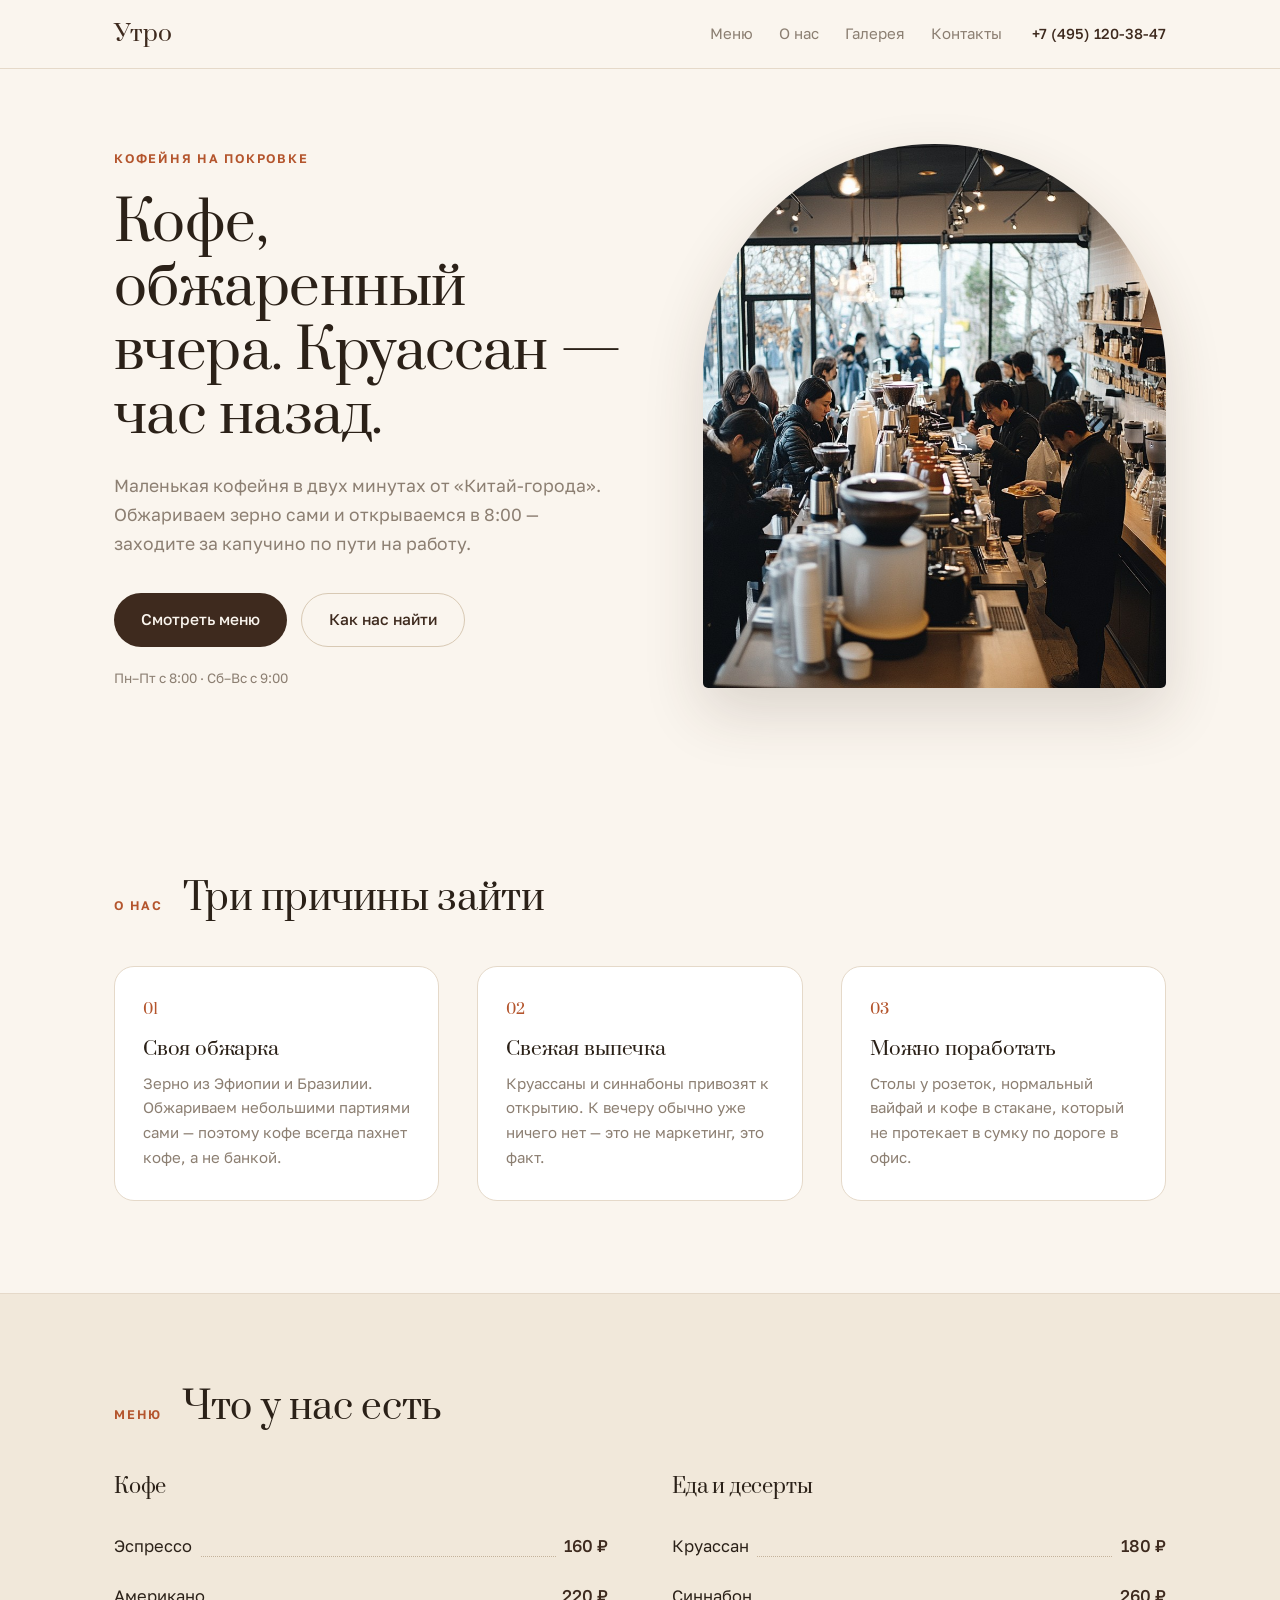
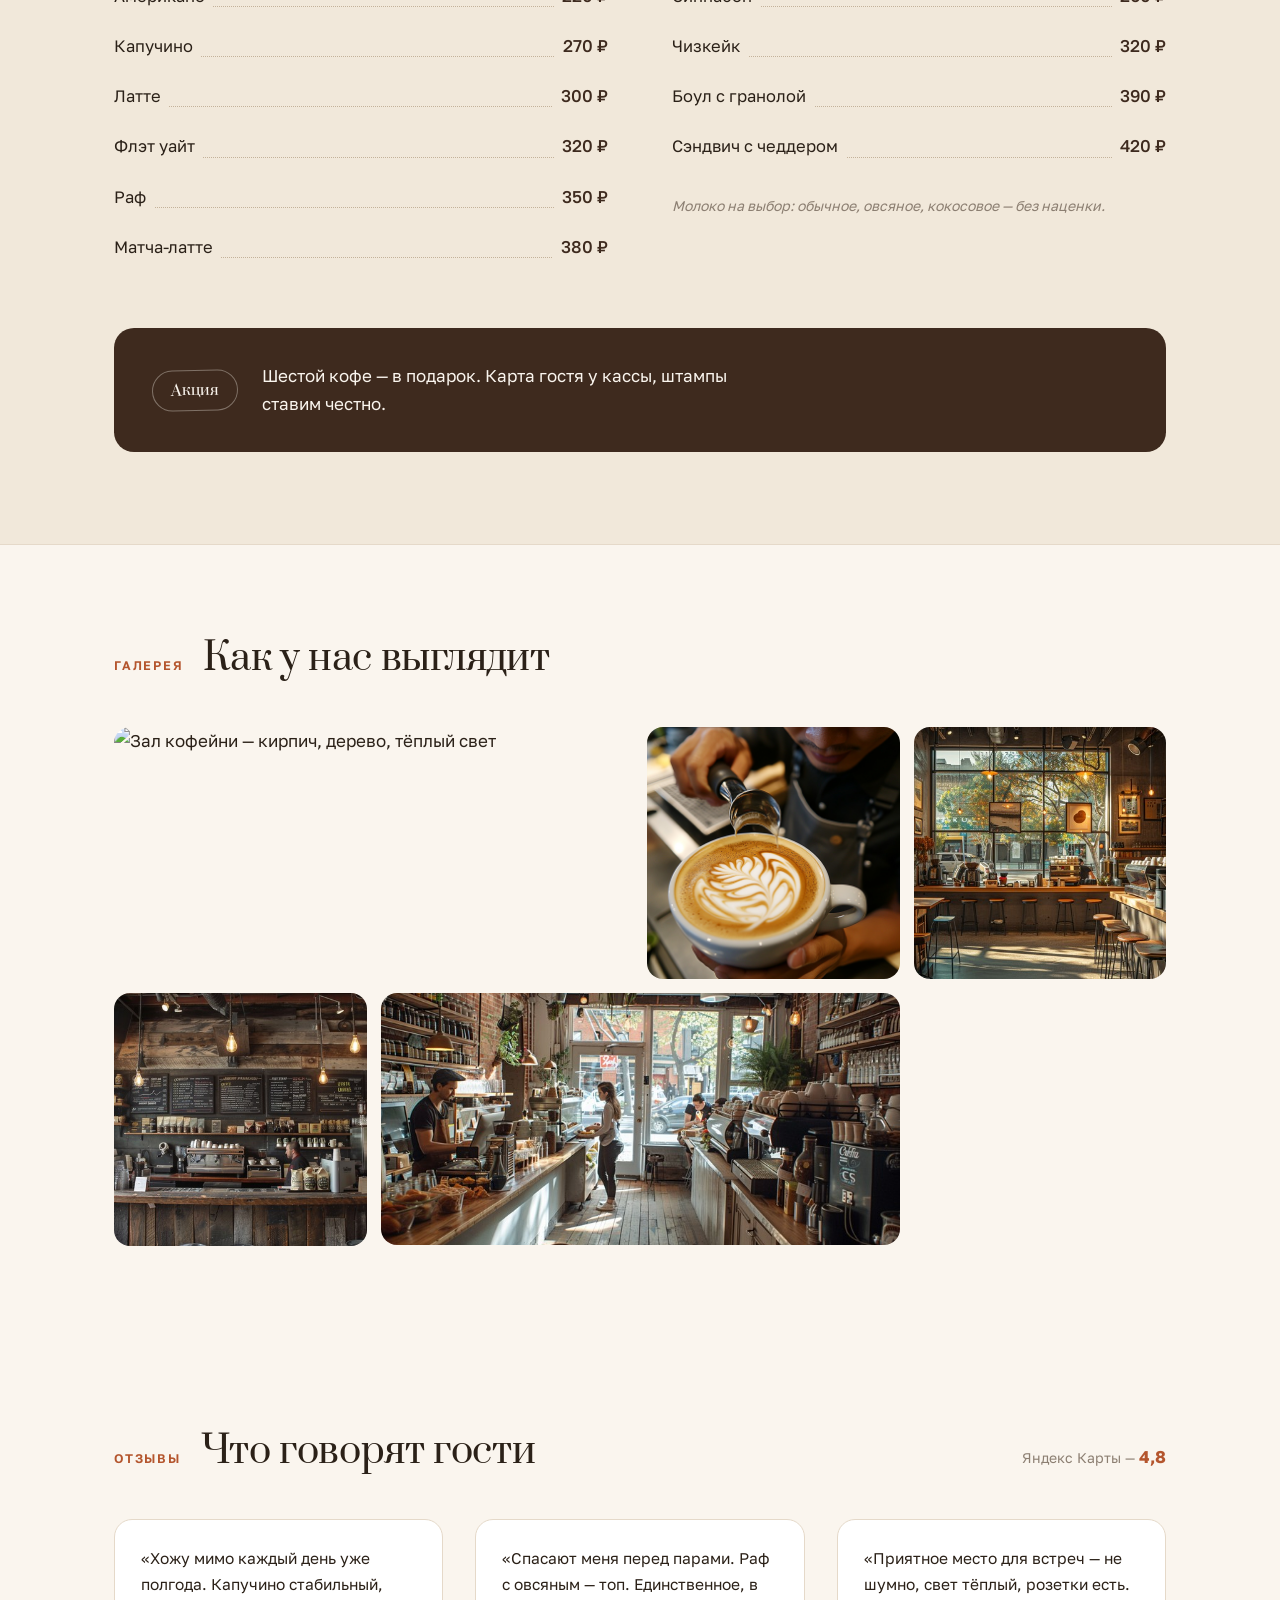
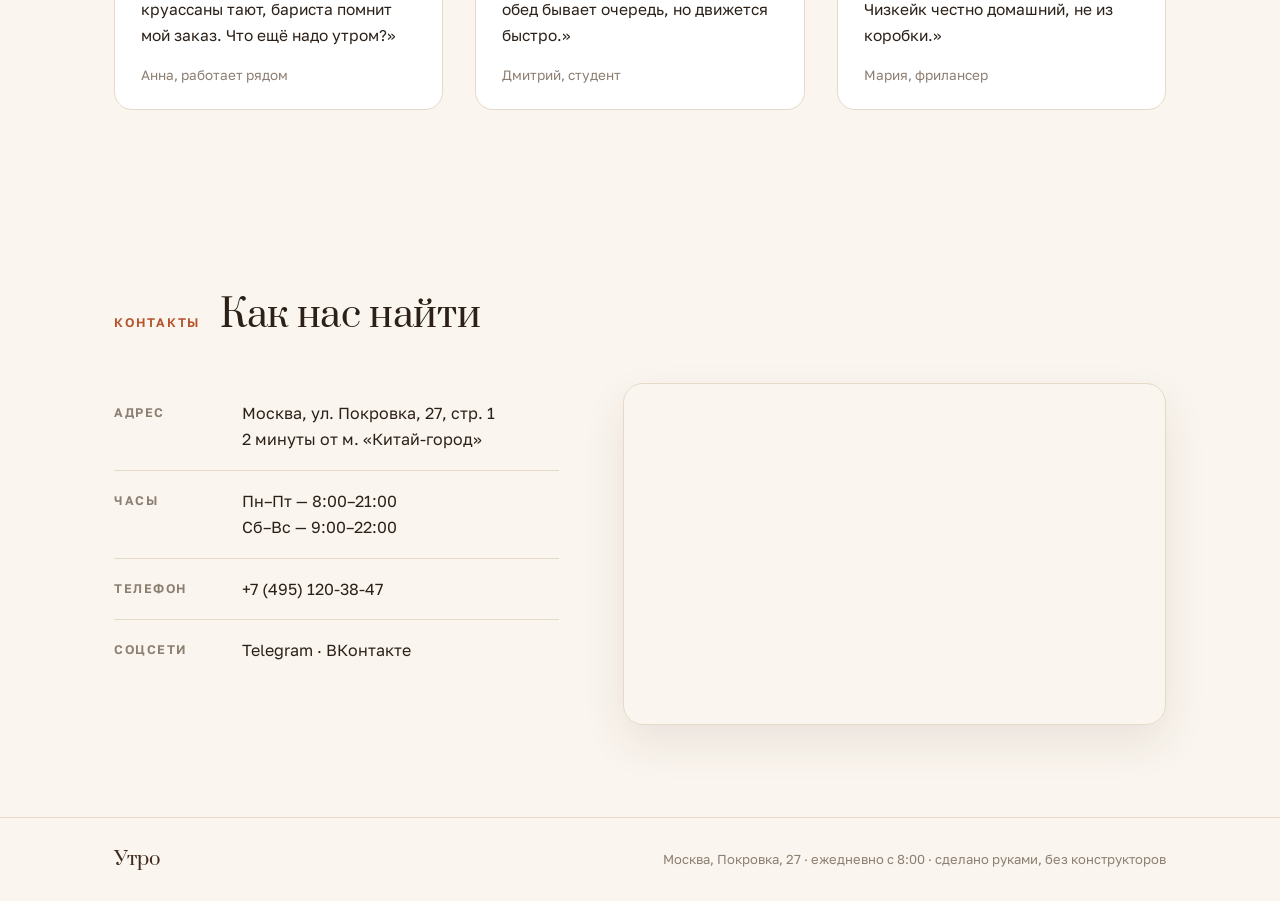
==== index.html @ 0d00dac7 "responsive fixes, favicon, scroll reveal" ====
<!DOCTYPE html>
<html lang="ru">
<head>
  <meta charset="UTF-8">
  <meta name="viewport" content="width=device-width, initial-scale=1.0">
  <title>Утро — кофейня на Покровке</title>
  <meta name="description" content="Маленькая кофейня в двух минутах от м. Китай-город. Своя обжарка, свежая выпечка, открываемся в 8:00.">
  <link rel="icon" type="image/svg+xml" href="favicon.svg">
  <link rel="preconnect" href="https://fonts.googleapis.com">
  <link rel="preconnect" href="https://fonts.gstatic.com" crossorigin>
  <link href="https://fonts.googleapis.com/css2?family=Prata&family=Golos+Text:wght@400;500;600&display=swap" rel="stylesheet">
  <link rel="stylesheet" href="css/style.css">
</head>
<body>

  <header class="nav">
    <div class="container nav-inner">
      <a href="#" class="logo">Утро</a>
      <nav class="nav-links">
        <a href="#menu">Меню</a>
        <a href="#about">О нас</a>
        <a href="#gallery">Галерея</a>
        <a href="#contacts">Контакты</a>
      </nav>
      <a href="tel:+74951203847" class="nav-phone">+7 (495) 120-38-47</a>
    </div>
  </header>

  <main>
    <!-- hero -->
    <section class="hero">
      <div class="container hero-grid">
        <div class="hero-text">
          <span class="eyebrow">Кофейня на Покровке</span>
          <h1>Кофе, обжаренный вчера. Круассан&nbsp;— час&nbsp;назад.</h1>
          <p class="hero-lead">
            Маленькая кофейня в двух минутах от «Китай-города». Обжариваем
            зерно сами и открываемся в 8:00 — заходите за капучино по пути
            на работу.
          </p>
          <div class="hero-actions">
            <a href="#menu" class="btn btn-solid">Смотреть меню</a>
            <a href="#contacts" class="btn btn-line">Как нас найти</a>
          </div>
          <p class="hero-note">Пн–Пт с 8:00 · Сб–Вс с 9:00</p>
        </div>

        <div class="hero-photo">
          <img src="assets/img/hero.jpg" alt="Зал кофейни «Утро» — тёплый свет, деревянные столы">
        </div>
      </div>
    </section>
    <!-- о нас -->
    <section class="about" id="about">
      <div class="container">
        <div class="section-head">
          <span class="section-index">О нас</span>
          <h2>Три причины зайти</h2>
        </div>
        <div class="facts reveal">
          <div class="fact">
            <span class="fact-num">01</span>
            <h3>Своя обжарка</h3>
            <p>Зерно из Эфиопии и Бразилии. Обжариваем небольшими партиями сами — поэтому кофе всегда пахнет кофе, а не банкой.</p>
          </div>
          <div class="fact">
            <span class="fact-num">02</span>
            <h3>Свежая выпечка</h3>
            <p>Круассаны и синнабоны привозят к открытию. К вечеру обычно уже ничего нет — это не маркетинг, это факт.</p>
          </div>
          <div class="fact">
            <span class="fact-num">03</span>
            <h3>Можно поработать</h3>
            <p>Столы у розеток, нормальный вайфай и кофе в стакане, который не протекает в сумку по дороге в офис.</p>
          </div>
        </div>
      </div>
    </section>

    <!-- меню -->
    <section class="menu" id="menu">
      <div class="container">
        <div class="section-head">
          <span class="section-index">Меню</span>
          <h2>Что у нас есть</h2>
        </div>

        <div class="menu-cols reveal">
          <div class="menu-col">
            <h3 class="menu-title">Кофе</h3>
            <dl class="price-list">
              <div class="price-row"><dt>Эспрессо</dt><dd>160 ₽</dd></div>
              <div class="price-row"><dt>Американо</dt><dd>220 ₽</dd></div>
              <div class="price-row"><dt>Капучино</dt><dd>270 ₽</dd></div>
              <div class="price-row"><dt>Латте</dt><dd>300 ₽</dd></div>
              <div class="price-row"><dt>Флэт уайт</dt><dd>320 ₽</dd></div>
              <div class="price-row"><dt>Раф</dt><dd>350 ₽</dd></div>
              <div class="price-row"><dt>Матча-латте</dt><dd>380 ₽</dd></div>
            </dl>
          </div>

          <div class="menu-col">
            <h3 class="menu-title">Еда и десерты</h3>
            <dl class="price-list">
              <div class="price-row"><dt>Круассан</dt><dd>180 ₽</dd></div>
              <div class="price-row"><dt>Синнабон</dt><dd>260 ₽</dd></div>
              <div class="price-row"><dt>Чизкейк</dt><dd>320 ₽</dd></div>
              <div class="price-row"><dt>Боул с гранолой</dt><dd>390 ₽</dd></div>
              <div class="price-row"><dt>Сэндвич с чеддером</dt><dd>420 ₽</dd></div>
            </dl>
            <p class="menu-note">Молоко на выбор: обычное, овсяное, кокосовое — без наценки.</p>
          </div>
        </div>

        <div class="promo">
          <span class="promo-badge">Акция</span>
          <p class="promo-text">Шестой кофе — в подарок. Карта гостя у кассы, штампы ставим честно.</p>
        </div>
      </div>
    </section>
    <!-- галерея -->
    <section class="gallery" id="gallery">
      <div class="container">
        <div class="section-head">
          <span class="section-index">Галерея</span>
          <h2>Как у нас выглядит</h2>
        </div>
        <div class="gallery-grid reveal">
          <figure class="g-item g-wide"><img src="assets/img/interior.jpg" alt="Зал кофейни — кирпич, дерево, тёплый свет" loading="lazy"></figure>
          <figure class="g-item"><img src="assets/img/barista.jpg" alt="Бариста вливает молоко в латте" loading="lazy"></figure>
          <figure class="g-item"><img src="assets/img/espresso.jpg" alt="Эспрессо за стойкой" loading="lazy"></figure>
          <figure class="g-item"><img src="assets/img/bar-counter.jpg" alt="Кофейный бар и бариста за работой" loading="lazy"></figure>
          <figure class="g-item g-wide"><img src="assets/img/guests.jpg" alt="Гости в зале кофейни" loading="lazy"></figure>
        </div>
      </div>
    </section>

    <!-- отзывы -->
    <section class="reviews">
      <div class="container">
        <div class="section-head">
          <span class="section-index">Отзывы</span>
          <h2>Что говорят гости</h2>
          <span class="rating">Яндекс&nbsp;Карты — <strong>4,8</strong></span>
        </div>
        <div class="review-cols reveal">
          <blockquote class="review">
            <p>«Хожу мимо каждый день уже полгода. Капучино стабильный, круассаны тают, бариста помнит мой заказ. Что ещё надо утром?»</p>
            <cite>Анна, работает рядом</cite>
          </blockquote>
          <blockquote class="review">
            <p>«Спасают меня перед парами. Раф с овсяным — топ. Единственное, в обед бывает очередь, но движется быстро.»</p>
            <cite>Дмитрий, студент</cite>
          </blockquote>
          <blockquote class="review">
            <p>«Приятное место для встреч — не шумно, свет тёплый, розетки есть. Чизкейк честно домашний, не из коробки.»</p>
            <cite>Мария, фрилансер</cite>
          </blockquote>
        </div>
      </div>
    </section>

    <!-- контакты -->
    <section class="contacts" id="contacts">
      <div class="container">
        <div class="section-head">
          <span class="section-index">Контакты</span>
          <h2>Как нас найти</h2>
        </div>
        <div class="contacts-grid reveal">
          <div class="contacts-info">
            <dl class="info-list">
              <div class="info-row">
                <dt>Адрес</dt>
                <dd>Москва, ул. Покровка, 27, стр. 1<br>2 минуты от м. «Китай-город»</dd>
              </div>
              <div class="info-row">
                <dt>Часы</dt>
                <dd>Пн–Пт — 8:00–21:00<br>Сб–Вс — 9:00–22:00</dd>
              </div>
              <div class="info-row">
                <dt>Телефон</dt>
                <dd><a href="tel:+74951203847">+7 (495) 120-38-47</a></dd>
              </div>
              <div class="info-row">
                <dt>Соцсети</dt>
                <dd><a href="https://t.me/lev_backend" target="_blank" rel="noopener">Telegram</a> · <a href="#" rel="noopener">ВКонтакте</a></dd>
              </div>
            </dl>
          </div>
          <div class="contacts-map">
            <iframe src="https://yandex.ru/map-widget/v1/?ll=37.6412%2C55.7578&pt=37.6412,55.7578&z=16" width="100%" height="340" frameborder="0" allowfullscreen="true" loading="lazy" title="Кофейня «Утро» на карте"></iframe>
          </div>
        </div>
      </div>
    </section>
  </main>

  <footer class="footer">
    <div class="container footer-inner">
      <span class="footer-logo">Утро</span>
      <span class="footer-note">Москва, Покровка, 27 · ежедневно с 8:00 · сделано руками, без конструкторов</span>
    </div>
  </footer>

  <script src="js/main.js"></script>
</body>
</html>
---- css/style.css ----
/* Утро — кофейня на Покровке. Руками, без конструкторов. */

*,
*::before,
*::after {
  margin: 0;
  padding: 0;
  box-sizing: border-box;
}

:root {
  --bg: #FAF5EE;
  --surface: #FFFFFF;
  --sand: #F1E8DA;
  --accent: #B4552D;
  --espresso: #3E2A1E;
  --text: #2B2118;
  --muted: #8C7F72;
  --line: #E5D9C9;
}

html {
  scroll-behavior: smooth;
}

body {
  background: var(--bg);
  color: var(--text);
  font-family: 'Golos Text', system-ui, sans-serif;
  font-size: 17px;
  line-height: 1.65;
  -webkit-font-smoothing: antialiased;
  overflow-x: hidden;
}

::selection {
  background: rgba(180, 85, 45, .22);
}

::-webkit-scrollbar {
  width: 10px;
}

::-webkit-scrollbar-track {
  background: var(--bg);
}

::-webkit-scrollbar-thumb {
  background: #D8C9B4;
  border-radius: 6px;
  border: 2px solid var(--bg);
}

.container {
  max-width: 1140px;
  margin: 0 auto;
  padding: 0 clamp(20px, 4vw, 44px);
}

h1, h2, h3 {
  font-family: 'Prata', serif;
  font-weight: 400;
  line-height: 1.18;
  letter-spacing: -0.01em;
}

a {
  color: inherit;
  text-decoration: none;
}

img {
  max-width: 100%;
  display: block;
}

.accent {
  color: var(--accent);
}

/* ─── навигация ─── */

.nav {
  position: sticky;
  top: 0;
  z-index: 100;
  background: rgba(250, 245, 238, .88);
  backdrop-filter: blur(12px);
  -webkit-backdrop-filter: blur(12px);
  border-bottom: 1px solid var(--line);
  padding: 15px 0;
}

.nav-inner {
  display: flex;
  align-items: center;
  gap: 30px;
}

.logo {
  font-family: 'Prata', serif;
  font-size: 23px;
  color: var(--espresso);
}

.nav-links {
  display: flex;
  gap: 26px;
  margin-left: auto;
}

.nav-links a {
  font-size: 15px;
  color: var(--muted);
  background-image: linear-gradient(currentColor, currentColor);
  background-size: 0% 1px;
  background-repeat: no-repeat;
  background-position: 0 100%;
  padding-bottom: 2px;
  transition: color .25s ease, background-size .3s cubic-bezier(.4, 0, .2, 1);
}

.nav-links a:hover {
  color: var(--text);
  background-size: 100% 1px;
}

.nav-phone {
  font-size: 14.5px;
  font-weight: 500;
  color: var(--espresso);
  white-space: nowrap;
}

/* ─── hero ─── */

.hero {
  padding: 74px 0 96px;
}

.hero-grid {
  display: grid;
  grid-template-columns: 1.05fr .95fr;
  gap: clamp(36px, 6vw, 84px);
  align-items: center;
}

.eyebrow {
  display: inline-block;
  font-size: 12.5px;
  font-weight: 600;
  text-transform: uppercase;
  letter-spacing: .14em;
  color: var(--accent);
  margin-bottom: 22px;
}

.hero h1 {
  font-size: clamp(2.1rem, 4.6vw, 3.4rem);
  margin-bottom: 24px;
  max-width: 15ch;
}

.hero-lead {
  color: var(--muted);
  font-size: 17.5px;
  max-width: 46ch;
  margin-bottom: 34px;
}

.hero-actions {
  display: flex;
  gap: 14px;
  flex-wrap: wrap;
  margin-bottom: 20px;
}

.btn {
  display: inline-flex;
  align-items: center;
  font-weight: 500;
  font-size: 15.5px;
  padding: 13px 27px;
  border-radius: 999px;
  transition: transform .25s cubic-bezier(.4, 0, .2, 1), background .25s ease, color .25s ease, border-color .25s ease;
}

.btn-solid {
  background: var(--espresso);
  color: var(--bg);
}

.btn-solid:hover {
  background: var(--accent);
  transform: translateY(-2px);
}

.btn-line {
  border: 1px solid #D8C9B4;
  color: var(--espresso);
}

.btn-line:hover {
  border-color: var(--accent);
  color: var(--accent);
  transform: translateY(-2px);
}

.hero-note {
  font-size: 13.5px;
  color: var(--muted);
}

/* арочное фото — фирменный приём */
.hero-photo img {
  width: 100%;
  aspect-ratio: 4 / 4.7;
  object-fit: cover;
  border-radius: 999px 999px 22px 22px;
  box-shadow: 0 24px 60px rgba(62, 42, 30, .16);
}

/* ─── секции: общее ─── */

section {
  padding: 92px 0;
}

.section-head {
  display: flex;
  align-items: baseline;
  gap: 20px;
  margin-bottom: 46px;
}

.section-index {
  font-size: 12.5px;
  font-weight: 600;
  text-transform: uppercase;
  letter-spacing: .14em;
  color: var(--accent);
  white-space: nowrap;
}

.section-head h2 {
  font-size: clamp(1.7rem, 3.2vw, 2.3rem);
}

/* ─── о нас: три факта ─── */

.facts {
  display: grid;
  grid-template-columns: repeat(3, 1fr);
  gap: clamp(20px, 3vw, 40px);
}

.fact {
  background: var(--surface);
  border: 1px solid var(--line);
  border-radius: 20px;
  padding: 30px 28px;
  transition: transform .25s cubic-bezier(.4, 0, .2, 1), box-shadow .25s ease;
}

.fact:hover {
  transform: translateY(-4px);
  box-shadow: 0 16px 40px rgba(62, 42, 30, .08);
}

.fact-num {
  font-family: 'Prata', serif;
  font-size: 15px;
  color: var(--accent);
  display: block;
  margin-bottom: 16px;
}

.fact h3 {
  font-size: 1.2rem;
  margin-bottom: 10px;
}

.fact p {
  font-size: 15px;
  color: var(--muted);
}

/* ─── меню: типографский прайс ─── */

.menu {
  background: var(--sand);
  border-top: 1px solid var(--line);
  border-bottom: 1px solid var(--line);
}

.menu-cols {
  display: grid;
  grid-template-columns: 1fr 1fr;
  gap: clamp(32px, 5vw, 72px);
}

.menu-title {
  font-size: 1.25rem;
  margin-bottom: 22px;
}

.price-list {
  display: flex;
  flex-direction: column;
}

.price-row {
  display: flex;
  align-items: baseline;
  padding: 11px 0;
  position: relative;
}

/* точечный лидер между названием и ценой */
.price-row dt {
  background: var(--sand);
  padding-right: 8px;
  z-index: 1;
  font-size: 16.5px;
}

.price-row dd {
  margin-left: auto;
  background: var(--sand);
  padding-left: 8px;
  z-index: 1;
  font-weight: 500;
  color: var(--espresso);
  white-space: nowrap;
}

.price-row::after {
  content: '';
  position: absolute;
  left: 0;
  right: 0;
  bottom: 14px;
  border-bottom: 1px dotted #C4B29A;
}

.menu-note {
  margin-top: 22px;
  font-size: 14px;
  color: var(--muted);
  font-style: italic;
}

/* ─── акция ─── */

.promo {
  margin-top: 56px;
  background: var(--espresso);
  color: var(--bg);
  border-radius: 20px;
  padding: 34px 38px;
  display: flex;
  align-items: center;
  gap: 24px;
  flex-wrap: wrap;
}

.promo-badge {
  font-family: 'Prata', serif;
  font-size: 15px;
  border: 1px solid rgba(250, 245, 238, .35);
  border-radius: 999px;
  padding: 7px 18px;
  transform: rotate(-1.5deg);
  white-space: nowrap;
}

.promo-text {
  font-size: 17px;
  max-width: 46ch;
}

/* ─── галерея ─── */

.gallery-grid {
  display: grid;
  grid-template-columns: repeat(4, 1fr);
  gap: 14px;
}

.g-item {
  overflow: hidden;
  border-radius: 16px;
  aspect-ratio: 1 / 1;
}

.g-item.g-wide {
  grid-column: span 2;
  aspect-ratio: 2.06 / 1;
}

.g-item img {
  width: 100%;
  height: 100%;
  object-fit: cover;
  transition: transform .5s cubic-bezier(.22, 1, .36, 1);
}

.g-item:hover img {
  transform: scale(1.045);
}

/* ─── отзывы ─── */

.rating {
  margin-left: auto;
  font-size: 14px;
  color: var(--muted);
  white-space: nowrap;
}

.rating strong {
  color: var(--accent);
  font-size: 17px;
}

.review-cols {
  display: grid;
  grid-template-columns: repeat(3, 1fr);
  gap: clamp(18px, 2.6vw, 32px);
}

.review {
  background: var(--surface);
  border: 1px solid var(--line);
  border-radius: 18px;
  padding: 26px 26px 22px;
  display: flex;
  flex-direction: column;
  gap: 16px;
}

.review p {
  font-size: 15.5px;
  color: var(--text);
}

.review cite {
  font-style: normal;
  font-size: 13.5px;
  color: var(--muted);
  margin-top: auto;
}

/* ─── контакты ─── */

.contacts-grid {
  display: grid;
  grid-template-columns: .9fr 1.1fr;
  gap: clamp(30px, 5vw, 64px);
  align-items: start;
}

.info-row {
  display: grid;
  grid-template-columns: 110px 1fr;
  gap: 18px;
  padding: 17px 0;
  border-bottom: 1px solid var(--line);
}

.info-row:last-child {
  border-bottom: none;
}

.info-row dt {
  font-size: 12.5px;
  font-weight: 600;
  text-transform: uppercase;
  letter-spacing: .12em;
  color: var(--muted);
  padding-top: 3px;
}

.info-row dd {
  font-size: 16px;
}

.info-row a {
  background-image: linear-gradient(currentColor, currentColor);
  background-size: 0% 1px;
  background-repeat: no-repeat;
  background-position: 0 100%;
  padding-bottom: 2px;
  transition: background-size .3s cubic-bezier(.4, 0, .2, 1);
}

.info-row a:hover {
  background-size: 100% 1px;
}

.contacts-map {
  border-radius: 20px;
  overflow: hidden;
  border: 1px solid var(--line);
  box-shadow: 0 18px 44px rgba(62, 42, 30, .09);
}

.contacts-map iframe {
  display: block;
  border: 0;
}

/* ─── футер ─── */

.footer {
  border-top: 1px solid var(--line);
  padding: 26px 0;
}

.footer-inner {
  display: flex;
  justify-content: space-between;
  align-items: center;
  gap: 14px;
  flex-wrap: wrap;
}

.footer-logo {
  font-family: 'Prata', serif;
  font-size: 19px;
  color: var(--espresso);
}

.footer-note {
  font-size: 13px;
  color: var(--muted);
}

/* ─── появление при скролле ─── */

.reveal {
  opacity: 0;
  transform: translateY(20px);
  transition: opacity .6s cubic-bezier(.22, 1, .36, 1), transform .6s cubic-bezier(.22, 1, .36, 1);
}

.reveal.visible {
  opacity: 1;
  transform: translateY(0);
}

@media (prefers-reduced-motion: reduce) {
  .reveal {
    opacity: 1;
    transform: none;
    transition: none;
  }

  html {
    scroll-behavior: auto;
  }
}

/* ─── адаптив ─── */

@media (max-width: 960px) {
  .hero {
    padding: 48px 0 72px;
  }

  .hero-grid {
    grid-template-columns: 1fr;
  }

  .hero-photo {
    order: -1;
    max-width: 420px;
  }

  .facts {
    grid-template-columns: 1fr;
  }

  .menu-cols {
    grid-template-columns: 1fr;
  }

  .review-cols {
    grid-template-columns: 1fr;
  }

  .contacts-grid {
    grid-template-columns: 1fr;
  }
}

@media (max-width: 640px) {
  .nav-links {
    display: none;
  }

  .nav-phone {
    margin-left: auto;
    font-size: 13.5px;
  }

  .hero h1 {
    font-size: clamp(1.8rem, 8vw, 2.2rem);
  }

  .hero-actions .btn {
    width: 100%;
    justify-content: center;
  }

  section {
    padding: 68px 0;
  }

  .section-head {
    flex-direction: column;
    gap: 6px;
    margin-bottom: 32px;
  }

  .rating {
    margin-left: 0;
  }

  .gallery-grid {
    grid-template-columns: 1fr 1fr;
  }

  .g-item.g-wide {
    grid-column: span 2;
  }

  .promo {
    padding: 26px 24px;
  }

  .info-row {
    grid-template-columns: 1fr;
    gap: 4px;
  }
}
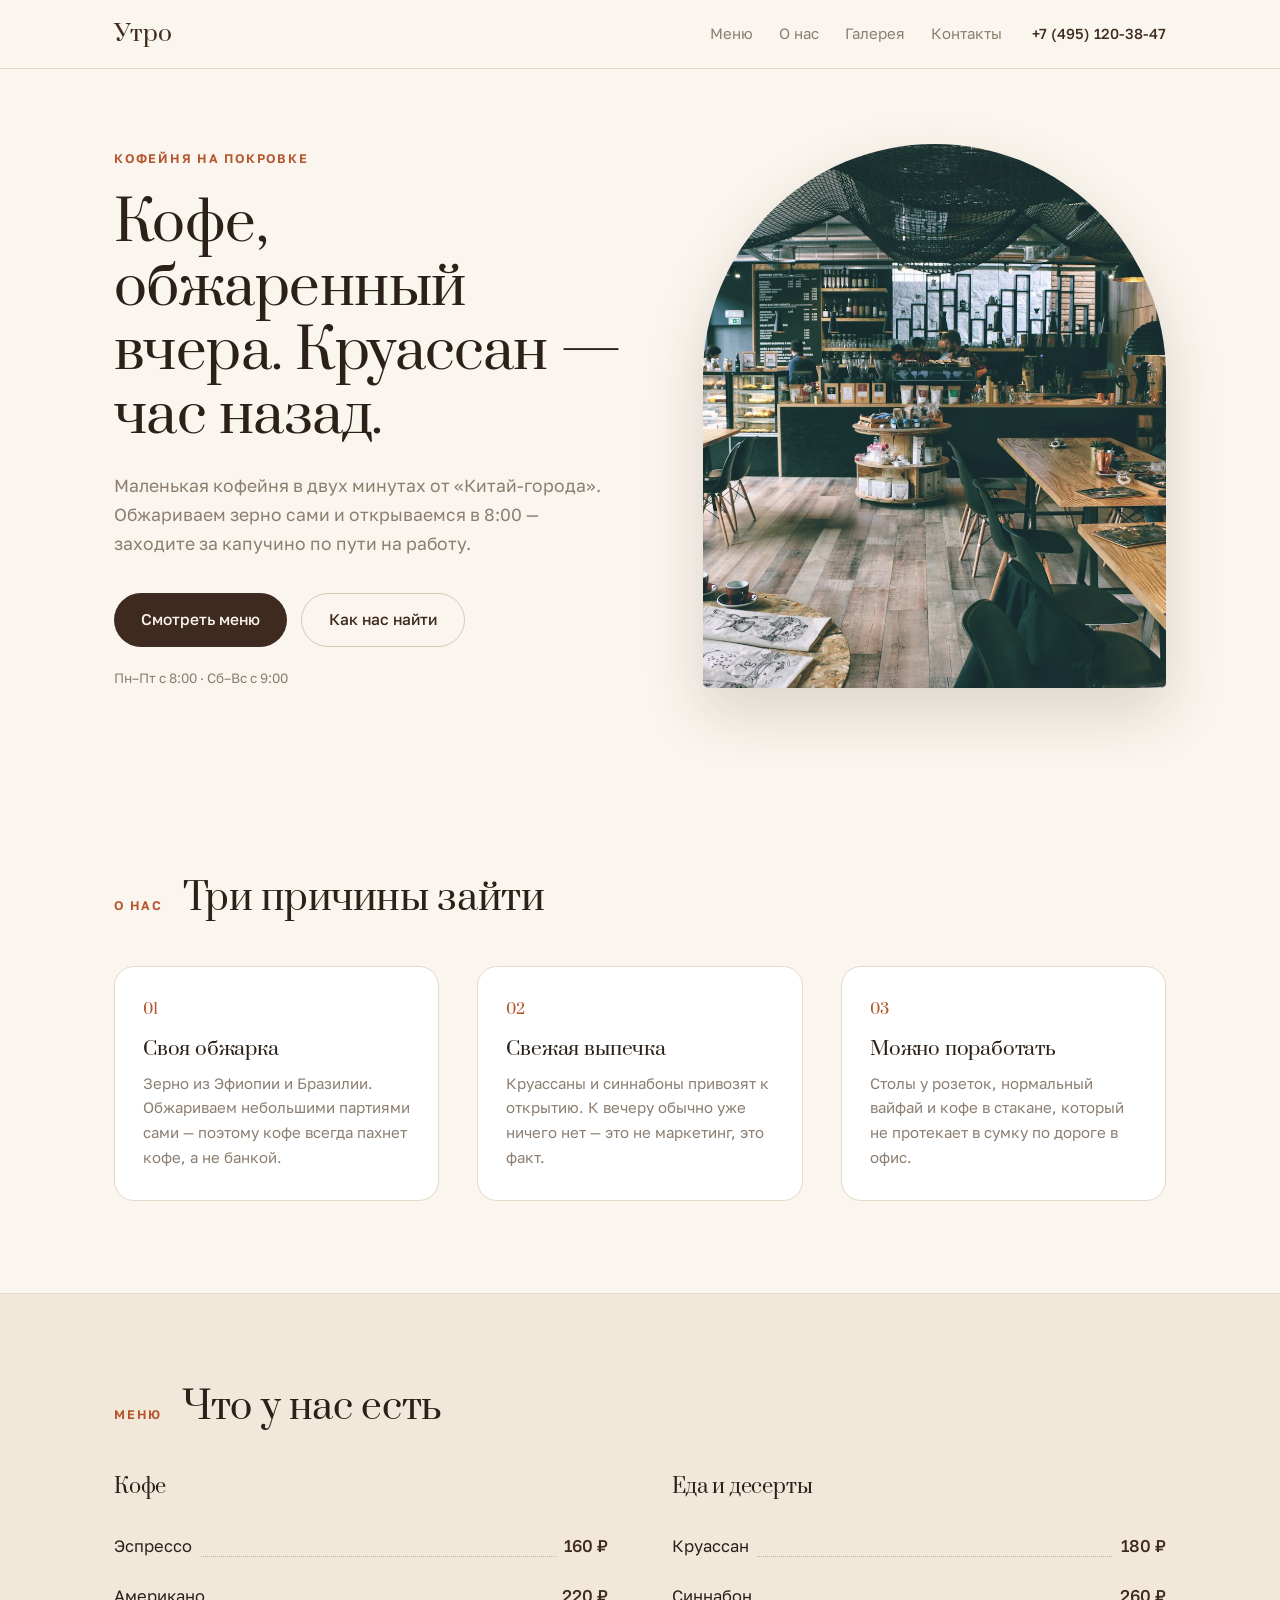
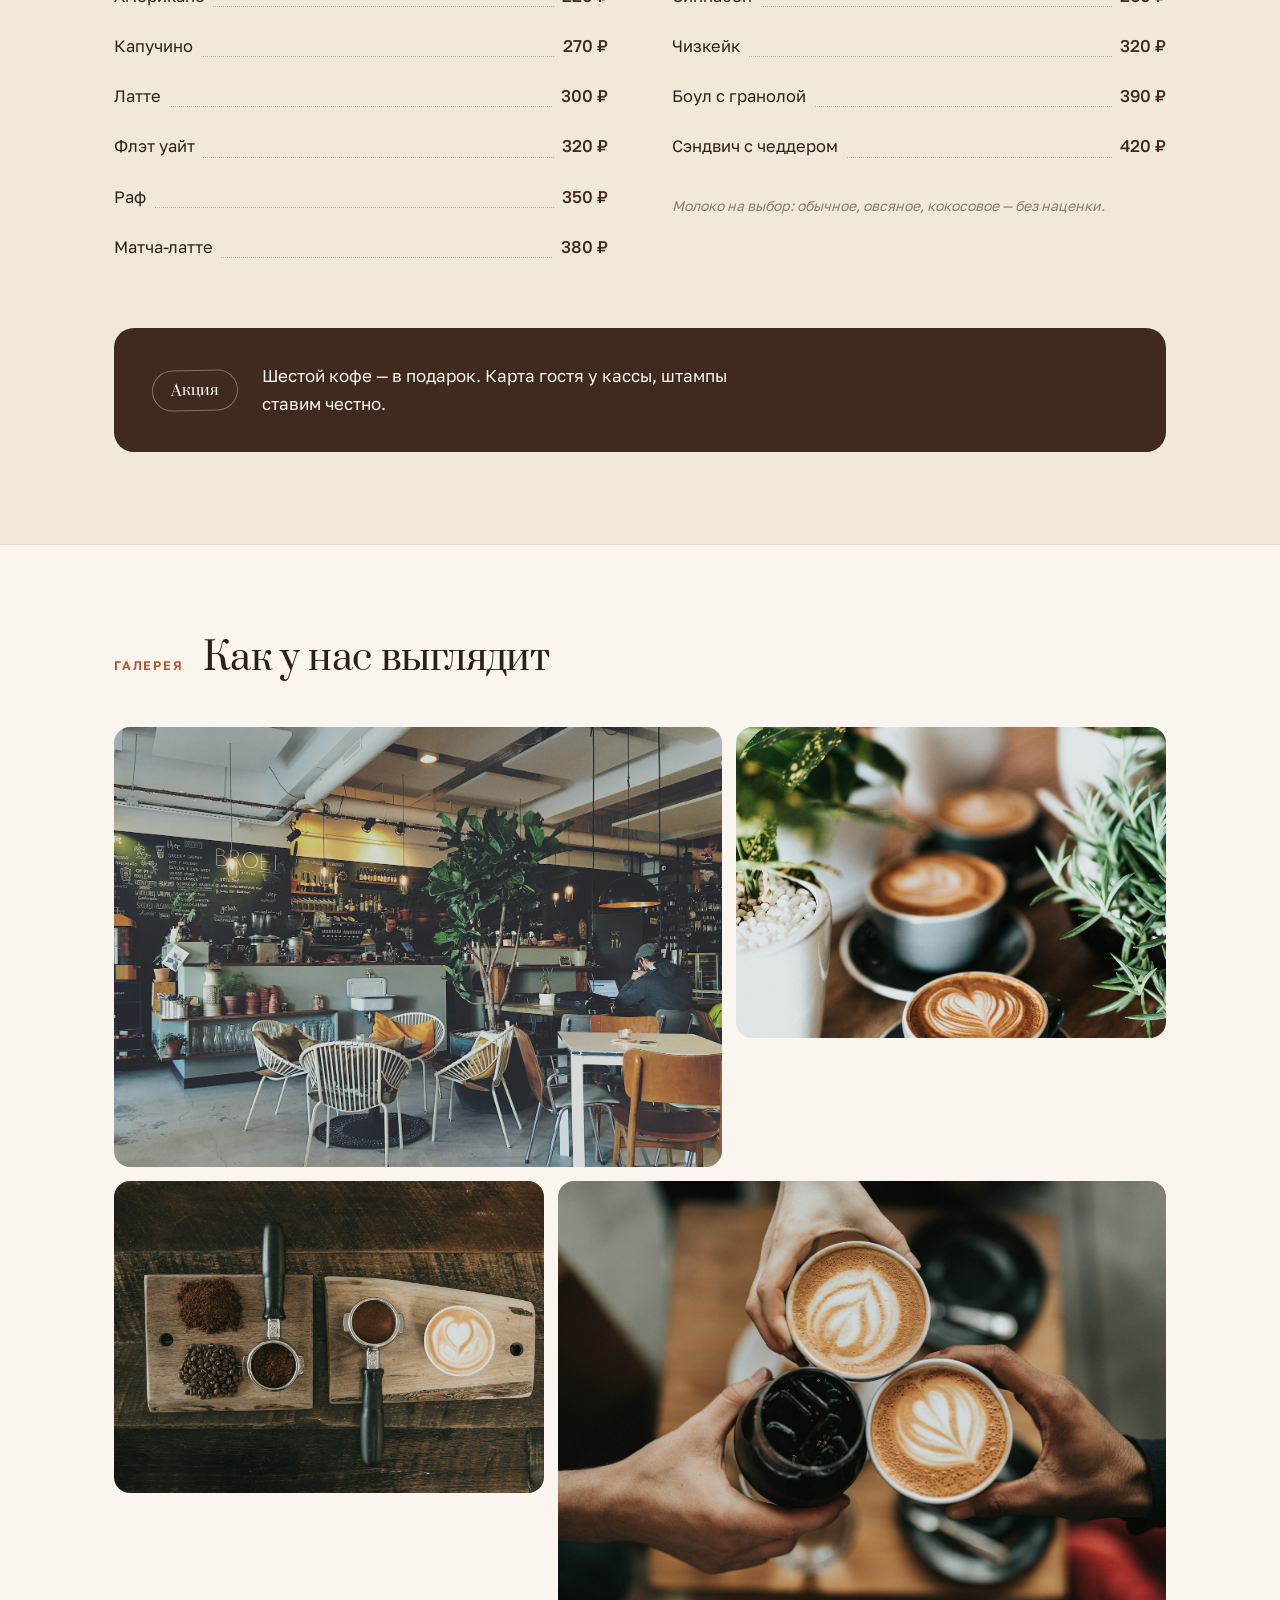
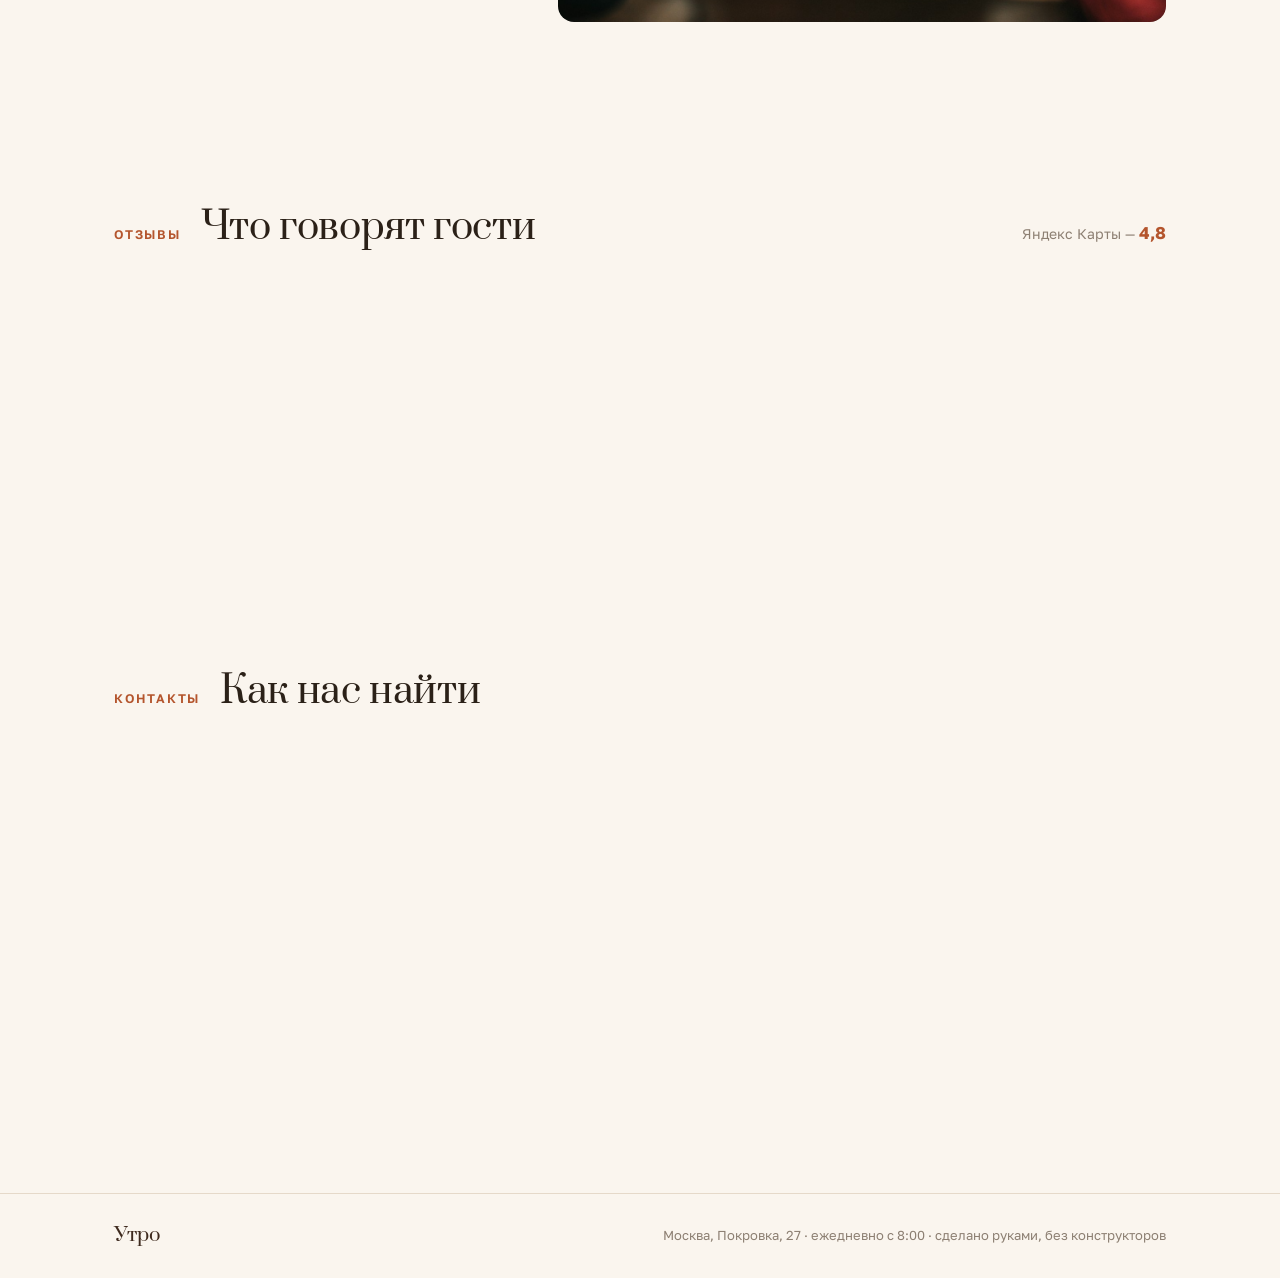
==== commit 3e5203d1: "add photos, fix gallery layout" ====
--- a/index.html
+++ b/index.html
@@ -46,7 +46,7 @@
         </div>
 
         <div class="hero-photo">
-          <img src="assets/img/hero.jpg" alt="Зал кофейни «Утро» — тёплый свет, деревянные столы">
+          <img src="assets/img/guests.jpg" alt="Светлый зал кофейни «Утро» — гости за столиками">
         </div>
       </div>
     </section>
@@ -126,11 +126,10 @@
           <h2>Как у нас выглядит</h2>
         </div>
         <div class="gallery-grid reveal">
-          <figure class="g-item g-wide"><img src="assets/img/interior.jpg" alt="Зал кофейни — кирпич, дерево, тёплый свет" loading="lazy"></figure>
-          <figure class="g-item"><img src="assets/img/barista.jpg" alt="Бариста вливает молоко в латте" loading="lazy"></figure>
-          <figure class="g-item"><img src="assets/img/espresso.jpg" alt="Эспрессо за стойкой" loading="lazy"></figure>
-          <figure class="g-item"><img src="assets/img/bar-counter.jpg" alt="Кофейный бар и бариста за работой" loading="lazy"></figure>
-          <figure class="g-item g-wide"><img src="assets/img/guests.jpg" alt="Гости в зале кофейни" loading="lazy"></figure>
+          <figure class="g-item g-wide"><img src="assets/img/interior.jpg" alt="Зал кофейни: стойка, доска с меню, растения" loading="lazy"></figure>
+          <figure class="g-item"><img src="assets/img/barista.jpg" alt="Латте с сердечком на молочной пенке" loading="lazy"></figure>
+          <figure class="g-item"><img src="assets/img/beans.jpg" alt="Кофейные зёрна и питчер на деревянном столе" loading="lazy"></figure>
+          <figure class="g-item g-wide"><img src="assets/img/cappuccino.jpg" alt="Гости с чашками капучино за столом" loading="lazy"></figure>
         </div>
       </div>
     </section>
--- a/css/style.css
+++ b/css/style.css
@@ -383,19 +383,19 @@
 
 .gallery-grid {
   display: grid;
-  grid-template-columns: repeat(4, 1fr);
+  grid-template-columns: repeat(12, 1fr);
   gap: 14px;
 }
 
 .g-item {
   overflow: hidden;
   border-radius: 16px;
-  aspect-ratio: 1 / 1;
+  grid-column: span 5;
+  aspect-ratio: 4 / 2.9;
 }
 
 .g-item.g-wide {
-  grid-column: span 2;
-  aspect-ratio: 2.06 / 1;
+  grid-column: span 7;
 }
 
 .g-item img {
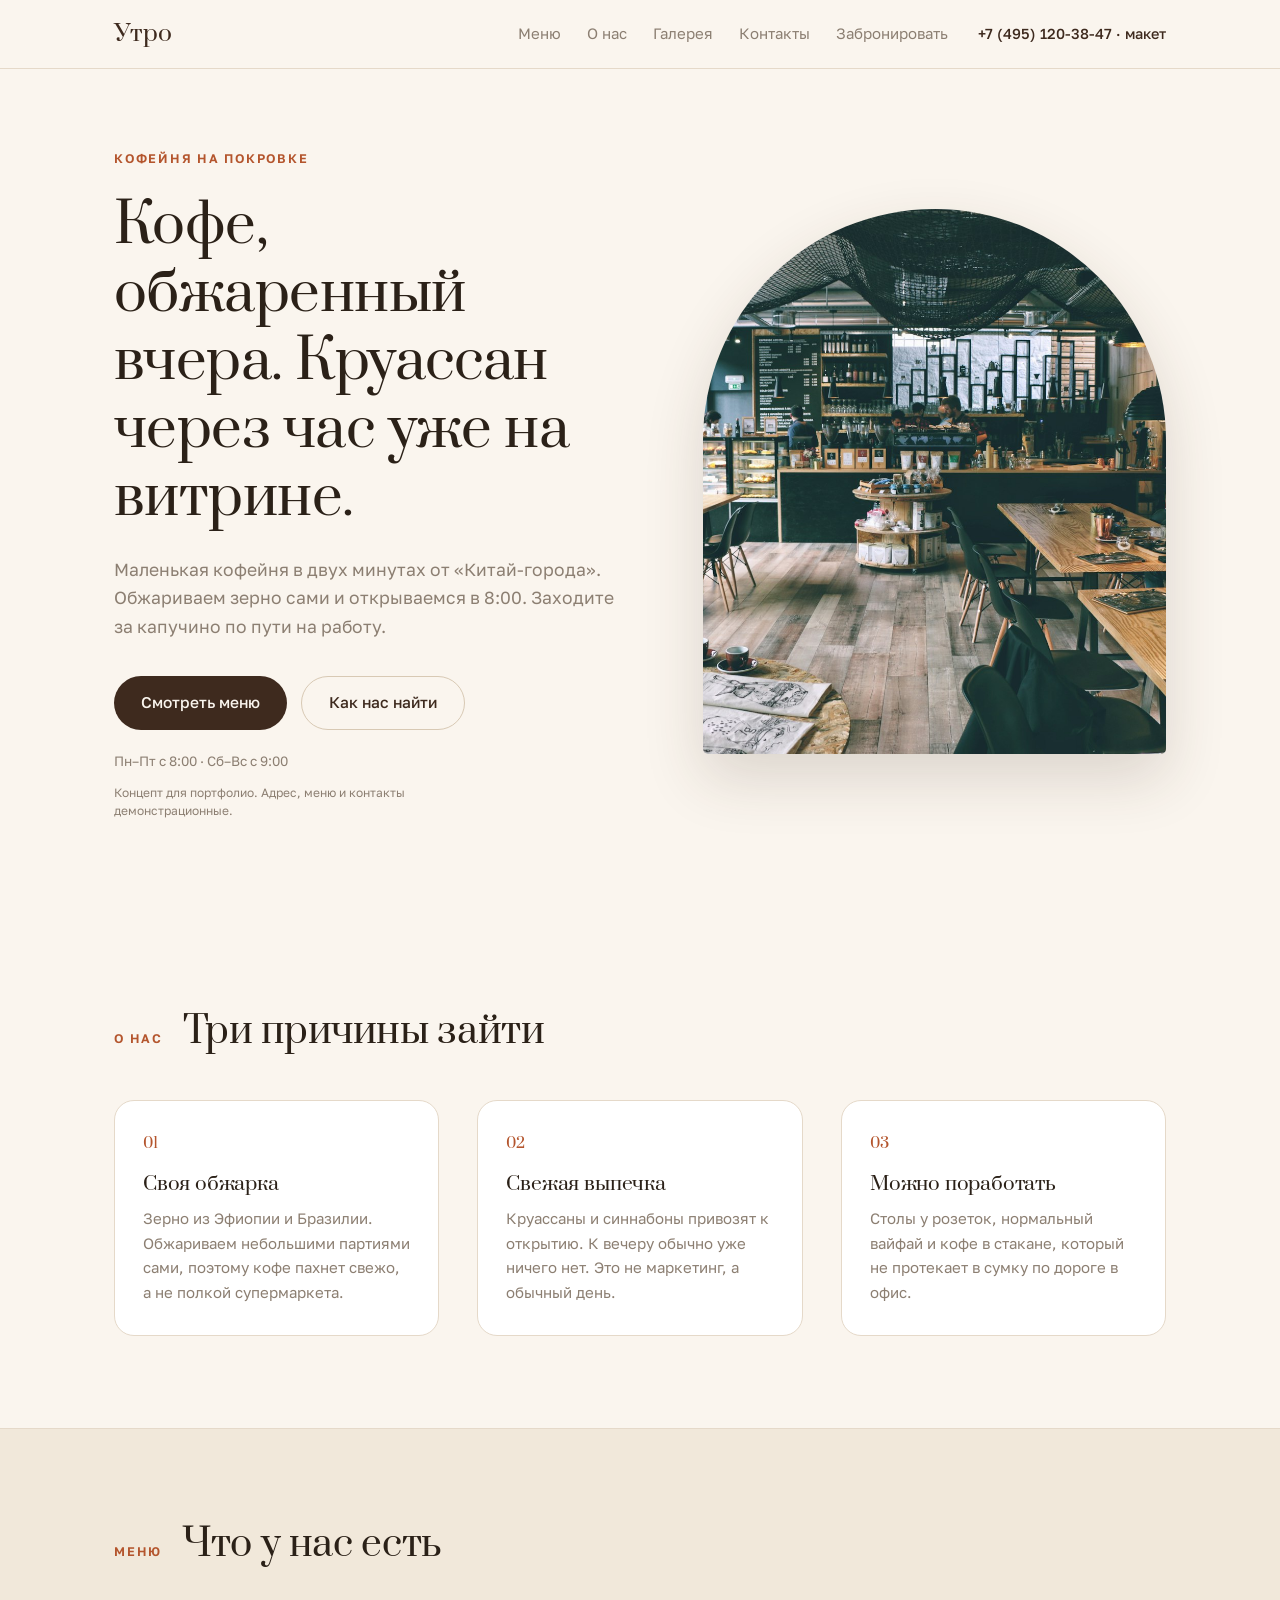
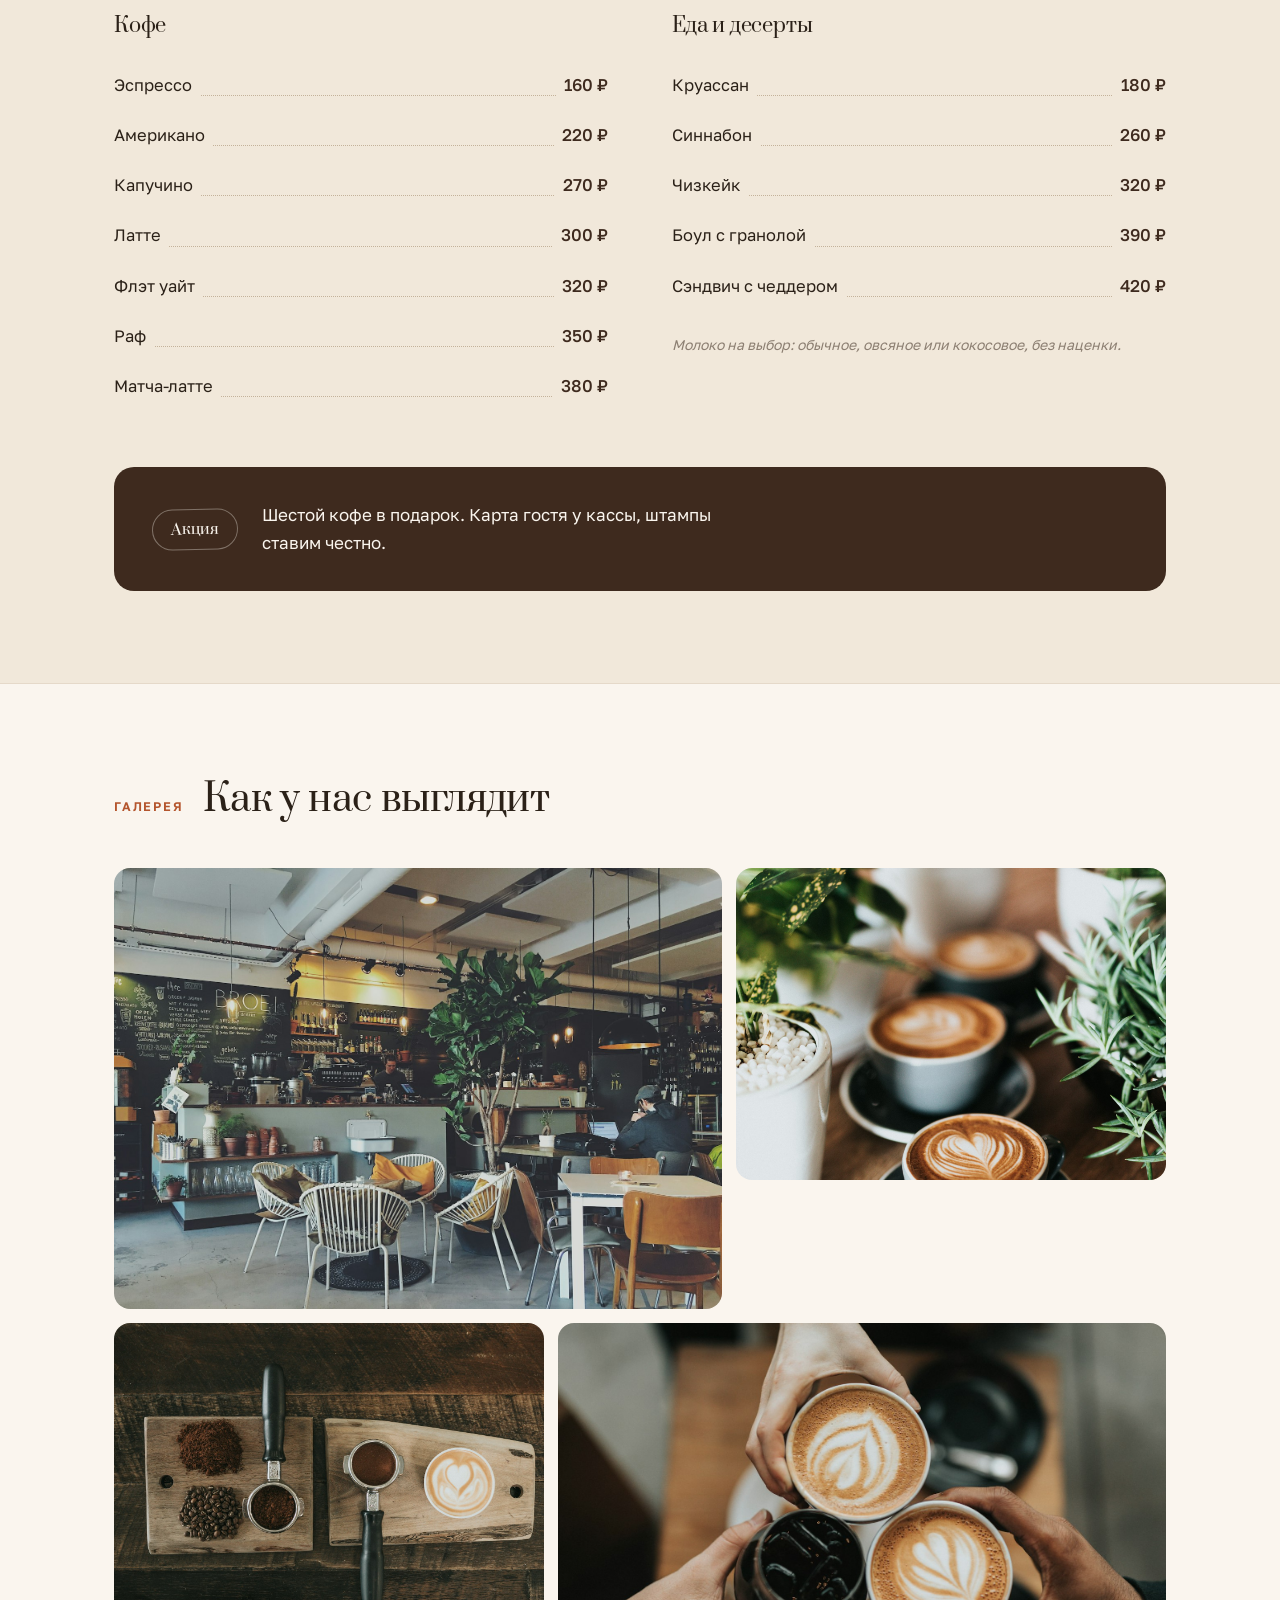
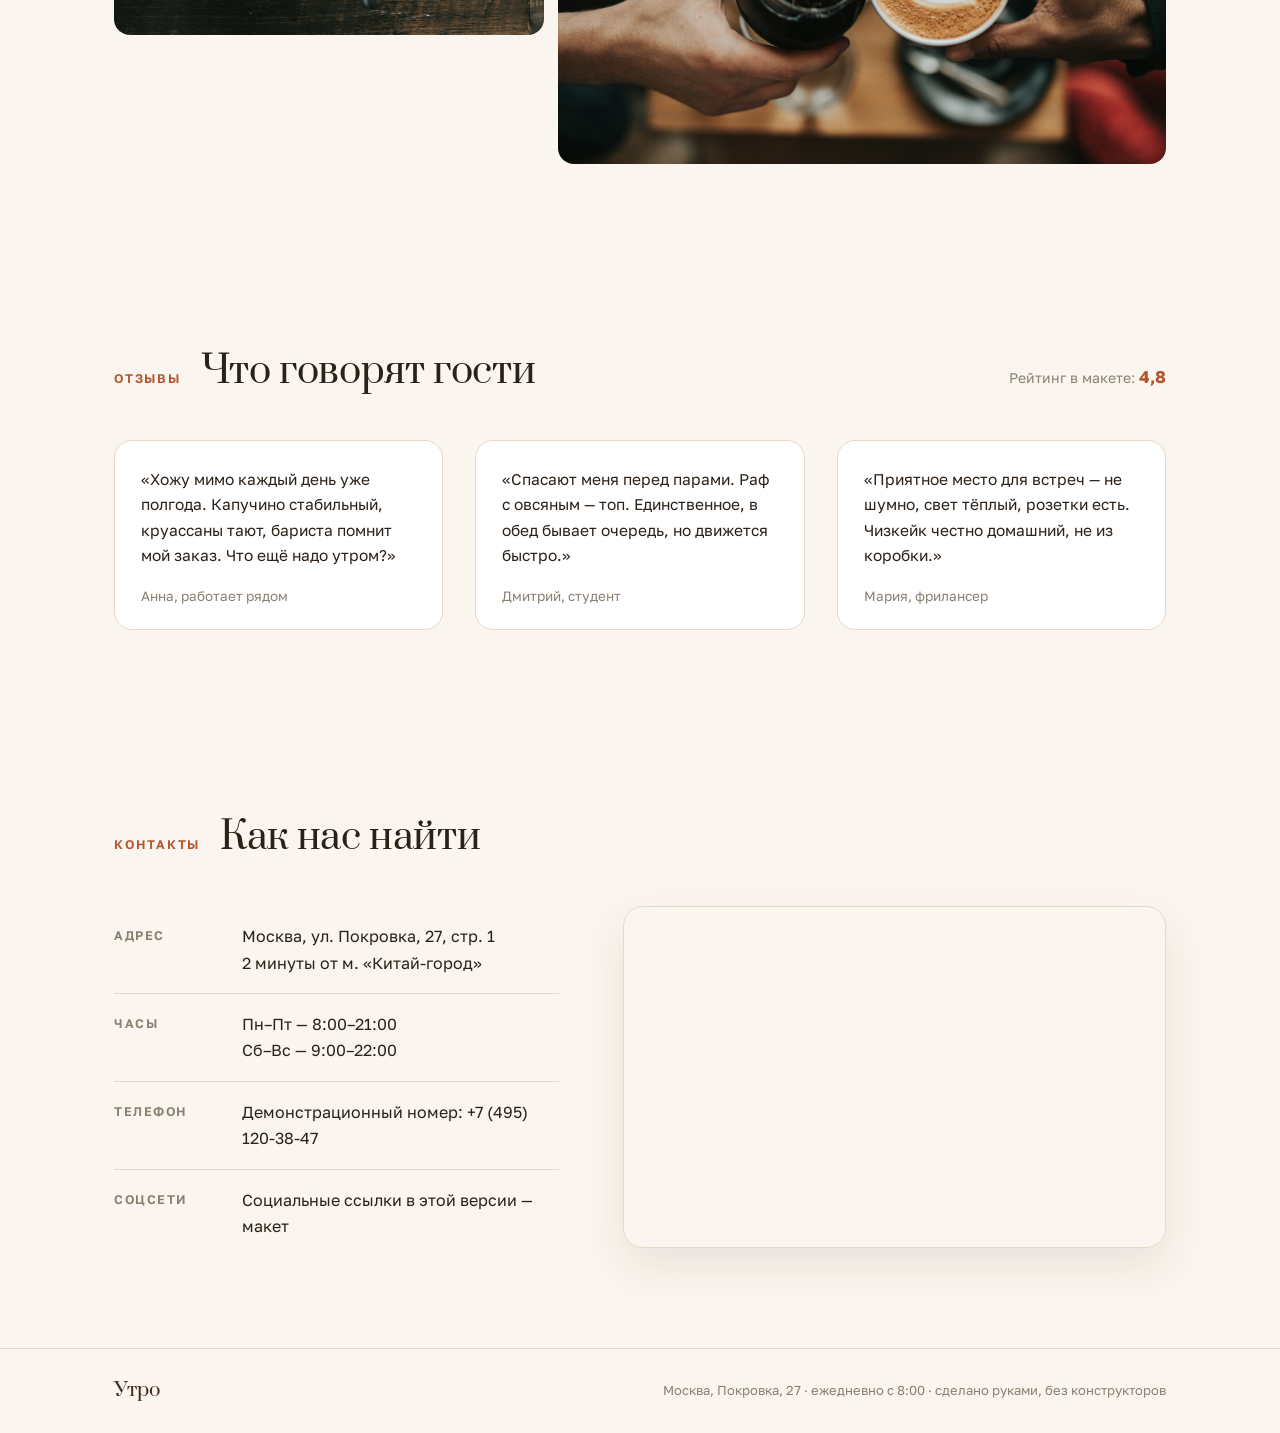
==== commit 7b904b80: "fix: compact header phone, mobile nav spacing, hover details" ====
--- a/index.html
+++ b/index.html
@@ -4,7 +4,14 @@
   <meta charset="UTF-8">
   <meta name="viewport" content="width=device-width, initial-scale=1.0">
   <title>Утро — кофейня на Покровке</title>
-  <meta name="description" content="Маленькая кофейня в двух минутах от м. Китай-город. Своя обжарка, свежая выпечка, открываемся в 8:00.">
+  <meta name="description" content="Концепт-сайт кофейни «Утро» на Покровке. Меню, галерея, адрес и часы работы.">
+  <link rel="canonical" href="https://hmsusbusas-png.github.io/utro-coffee/">
+  <meta property="og:type" content="website">
+  <meta property="og:title" content="Утро | Концепт кофейни на Покровке">
+  <meta property="og:description" content="Концепт-сайт кофейни: меню, галерея, адрес и часы работы.">
+  <meta property="og:url" content="https://hmsusbusas-png.github.io/utro-coffee/">
+  <meta property="og:image" content="https://hmsusbusas-png.github.io/utro-coffee/screenshots/desktop.png">
+  <meta name="twitter:card" content="summary_large_image">
   <link rel="icon" type="image/svg+xml" href="favicon.svg">
   <link rel="preconnect" href="https://fonts.googleapis.com">
   <link rel="preconnect" href="https://fonts.gstatic.com" crossorigin>
@@ -15,27 +22,31 @@
 
   <header class="nav">
     <div class="container nav-inner">
-      <a href="#" class="logo">Утро</a>
-      <nav class="nav-links">
+      <a href="#top" class="logo">Утро</a>
+      <nav class="nav-links" id="nav-links" aria-label="Основная навигация">
         <a href="#menu">Меню</a>
         <a href="#about">О нас</a>
         <a href="#gallery">Галерея</a>
         <a href="#contacts">Контакты</a>
+        <a href="#booking">Забронировать</a>
       </nav>
-      <a href="tel:+74951203847" class="nav-phone">+7 (495) 120-38-47</a>
+      <span class="nav-phone">+7 (495) 120-38-47 · макет</span>
+      <button class="nav-burger" id="nav-burger" type="button" aria-expanded="false" aria-controls="nav-links" aria-label="Открыть меню">
+        <span></span><span></span>
+      </button>
     </div>
   </header>
 
   <main>
     <!-- hero -->
-    <section class="hero">
+    <section class="hero" id="top">
       <div class="container hero-grid">
         <div class="hero-text">
           <span class="eyebrow">Кофейня на Покровке</span>
-          <h1>Кофе, обжаренный вчера. Круассан&nbsp;— час&nbsp;назад.</h1>
+          <h1>Кофе, обжаренный вчера. Круассан через час уже на витрине.</h1>
           <p class="hero-lead">
             Маленькая кофейня в двух минутах от «Китай-города». Обжариваем
-            зерно сами и открываемся в 8:00 — заходите за капучино по пути
+            зерно сами и открываемся в 8:00. Заходите за капучино по пути
             на работу.
           </p>
           <div class="hero-actions">
@@ -43,6 +54,7 @@
             <a href="#contacts" class="btn btn-line">Как нас найти</a>
           </div>
           <p class="hero-note">Пн–Пт с 8:00 · Сб–Вс с 9:00</p>
+          <p class="concept-note">Концепт для портфолио. Адрес, меню и контакты демонстрационные.</p>
         </div>
 
         <div class="hero-photo">
@@ -61,12 +73,12 @@
           <div class="fact">
             <span class="fact-num">01</span>
             <h3>Своя обжарка</h3>
-            <p>Зерно из Эфиопии и Бразилии. Обжариваем небольшими партиями сами — поэтому кофе всегда пахнет кофе, а не банкой.</p>
+            <p>Зерно из Эфиопии и Бразилии. Обжариваем небольшими партиями сами, поэтому кофе пахнет свежо, а не полкой супермаркета.</p>
           </div>
           <div class="fact">
             <span class="fact-num">02</span>
             <h3>Свежая выпечка</h3>
-            <p>Круассаны и синнабоны привозят к открытию. К вечеру обычно уже ничего нет — это не маркетинг, это факт.</p>
+            <p>Круассаны и синнабоны привозят к открытию. К вечеру обычно уже ничего нет. Это не маркетинг, а обычный день.</p>
           </div>
           <div class="fact">
             <span class="fact-num">03</span>
@@ -108,13 +120,13 @@
               <div class="price-row"><dt>Боул с гранолой</dt><dd>390 ₽</dd></div>
               <div class="price-row"><dt>Сэндвич с чеддером</dt><dd>420 ₽</dd></div>
             </dl>
-            <p class="menu-note">Молоко на выбор: обычное, овсяное, кокосовое — без наценки.</p>
+            <p class="menu-note">Молоко на выбор: обычное, овсяное или кокосовое, без наценки.</p>
           </div>
         </div>
 
         <div class="promo">
           <span class="promo-badge">Акция</span>
-          <p class="promo-text">Шестой кофе — в подарок. Карта гостя у кассы, штампы ставим честно.</p>
+          <p class="promo-text">Шестой кофе в подарок. Карта гостя у кассы, штампы ставим честно.</p>
         </div>
       </div>
     </section>
@@ -140,7 +152,7 @@
         <div class="section-head">
           <span class="section-index">Отзывы</span>
           <h2>Что говорят гости</h2>
-          <span class="rating">Яндекс&nbsp;Карты — <strong>4,8</strong></span>
+          <span class="rating">Рейтинг в макете: <strong>4,8</strong></span>
         </div>
         <div class="review-cols reveal">
           <blockquote class="review">
@@ -179,11 +191,11 @@
               </div>
               <div class="info-row">
                 <dt>Телефон</dt>
-                <dd><a href="tel:+74951203847">+7 (495) 120-38-47</a></dd>
+                <dd>Демонстрационный номер: +7 (495) 120-38-47</dd>
               </div>
               <div class="info-row">
                 <dt>Соцсети</dt>
-                <dd><a href="https://t.me/lev_backend" target="_blank" rel="noopener">Telegram</a> · <a href="#" rel="noopener">ВКонтакте</a></dd>
+                <dd><span>Социальные ссылки в этой версии — макет</span></dd>
               </div>
             </dl>
           </div>
--- a/css/style.css
+++ b/css/style.css
@@ -34,7 +34,7 @@
 }
 
 ::selection {
-  background: rgba(180, 85, 45, .22);
+  background: rgba(180, 85, 45, .25);
 }
 
 ::-webkit-scrollbar {
@@ -60,7 +60,7 @@
 h1, h2, h3 {
   font-family: 'Prata', serif;
   font-weight: 400;
-  line-height: 1.18;
+  line-height: 1.25;
   letter-spacing: -0.01em;
 }
 
@@ -109,6 +109,32 @@
   margin-left: auto;
 }
 
+.nav-burger {
+  display: none;
+  width: 42px;
+  height: 42px;
+  margin-left: 4px;
+  border: 1px solid var(--line);
+  border-radius: 50%;
+  background: var(--surface);
+  color: var(--espresso);
+  cursor: pointer;
+  align-items: center;
+  justify-content: center;
+  flex-direction: column;
+  gap: 5px;
+}
+
+.nav-burger span {
+  width: 16px;
+  height: 1px;
+  background: currentColor;
+  transition: transform .2s ease;
+}
+
+.nav-open .nav-burger span:first-child { transform: translateY(3px) rotate(45deg); }
+.nav-open .nav-burger span:last-child { transform: translateY(-3px) rotate(-45deg); }
+
 .nav-links a {
   font-size: 15px;
   color: var(--muted);
@@ -211,6 +237,14 @@
   color: var(--muted);
 }
 
+.concept-note {
+  margin-top: 12px;
+  max-width: 48ch;
+  font-size: 12px;
+  line-height: 1.5;
+  color: var(--muted);
+}
+
 /* арочное фото — фирменный приём */
 .hero-photo img {
   width: 100%;
@@ -322,6 +356,11 @@
   padding-right: 8px;
   z-index: 1;
   font-size: 16.5px;
+  transition: color .2s ease;
+}
+
+.price-row:hover dt {
+  color: var(--accent);
 }
 
 .price-row dd {
@@ -507,6 +546,7 @@
 
 .contacts-map iframe {
   display: block;
+  width: 100%;
   border: 0;
 }
 
@@ -592,16 +632,60 @@
   .contacts-grid {
     grid-template-columns: 1fr;
   }
+
+  /* шапка плотнее, чтобы ссылки влезали на планшетной ширине */
+  .nav-inner {
+    gap: 20px;
+  }
+
+  .nav-links {
+    gap: 18px;
+  }
+
+  /* телефон убираем на планшете: пять ссылок + телефон в одну строку не помещаются */
+  .nav-phone {
+    display: none;
+  }
 }
 
 @media (max-width: 640px) {
+  .nav-inner { padding-right: 28px; gap: 14px; }
+
+  .nav-burger {
+    display: inline-flex;
+  }
+
   .nav-links {
     display: none;
+    position: absolute;
+    top: 100%;
+    left: 0;
+    right: 0;
+    flex-direction: column;
+    gap: 0;
+    margin: 0;
+    padding: 8px clamp(20px, 4vw, 44px) 16px;
+    background: rgba(250, 245, 238, .98);
+    border-bottom: 1px solid var(--line);
+    box-shadow: 0 14px 30px rgba(62, 42, 30, .08);
+  }
+
+  .nav-open .nav-links {
+    display: flex;
+  }
+
+  .nav-links a {
+    display: block;
+    padding: 12px 0;
   }
 
   .nav-phone {
     margin-left: auto;
-    font-size: 13.5px;
+    font-size: 12.5px;
+    padding: 12px 0;
+    min-width: 0;
+    overflow: hidden;
+    text-overflow: ellipsis;
   }
 
   .hero h1 {
@@ -611,6 +695,11 @@
   .hero-actions .btn {
     width: 100%;
     justify-content: center;
+  }
+
+  /* арочное фото по центру, а не прижато к левому краю */
+  .hero-photo {
+    margin: 0 auto;
   }
 
   section {
@@ -631,6 +720,11 @@
     grid-template-columns: 1fr 1fr;
   }
 
+  /* обычные фото — в одну ячейку, иначе span 5 развозит сетку вширь */
+  .g-item {
+    grid-column: span 1;
+  }
+
   .g-item.g-wide {
     grid-column: span 2;
   }
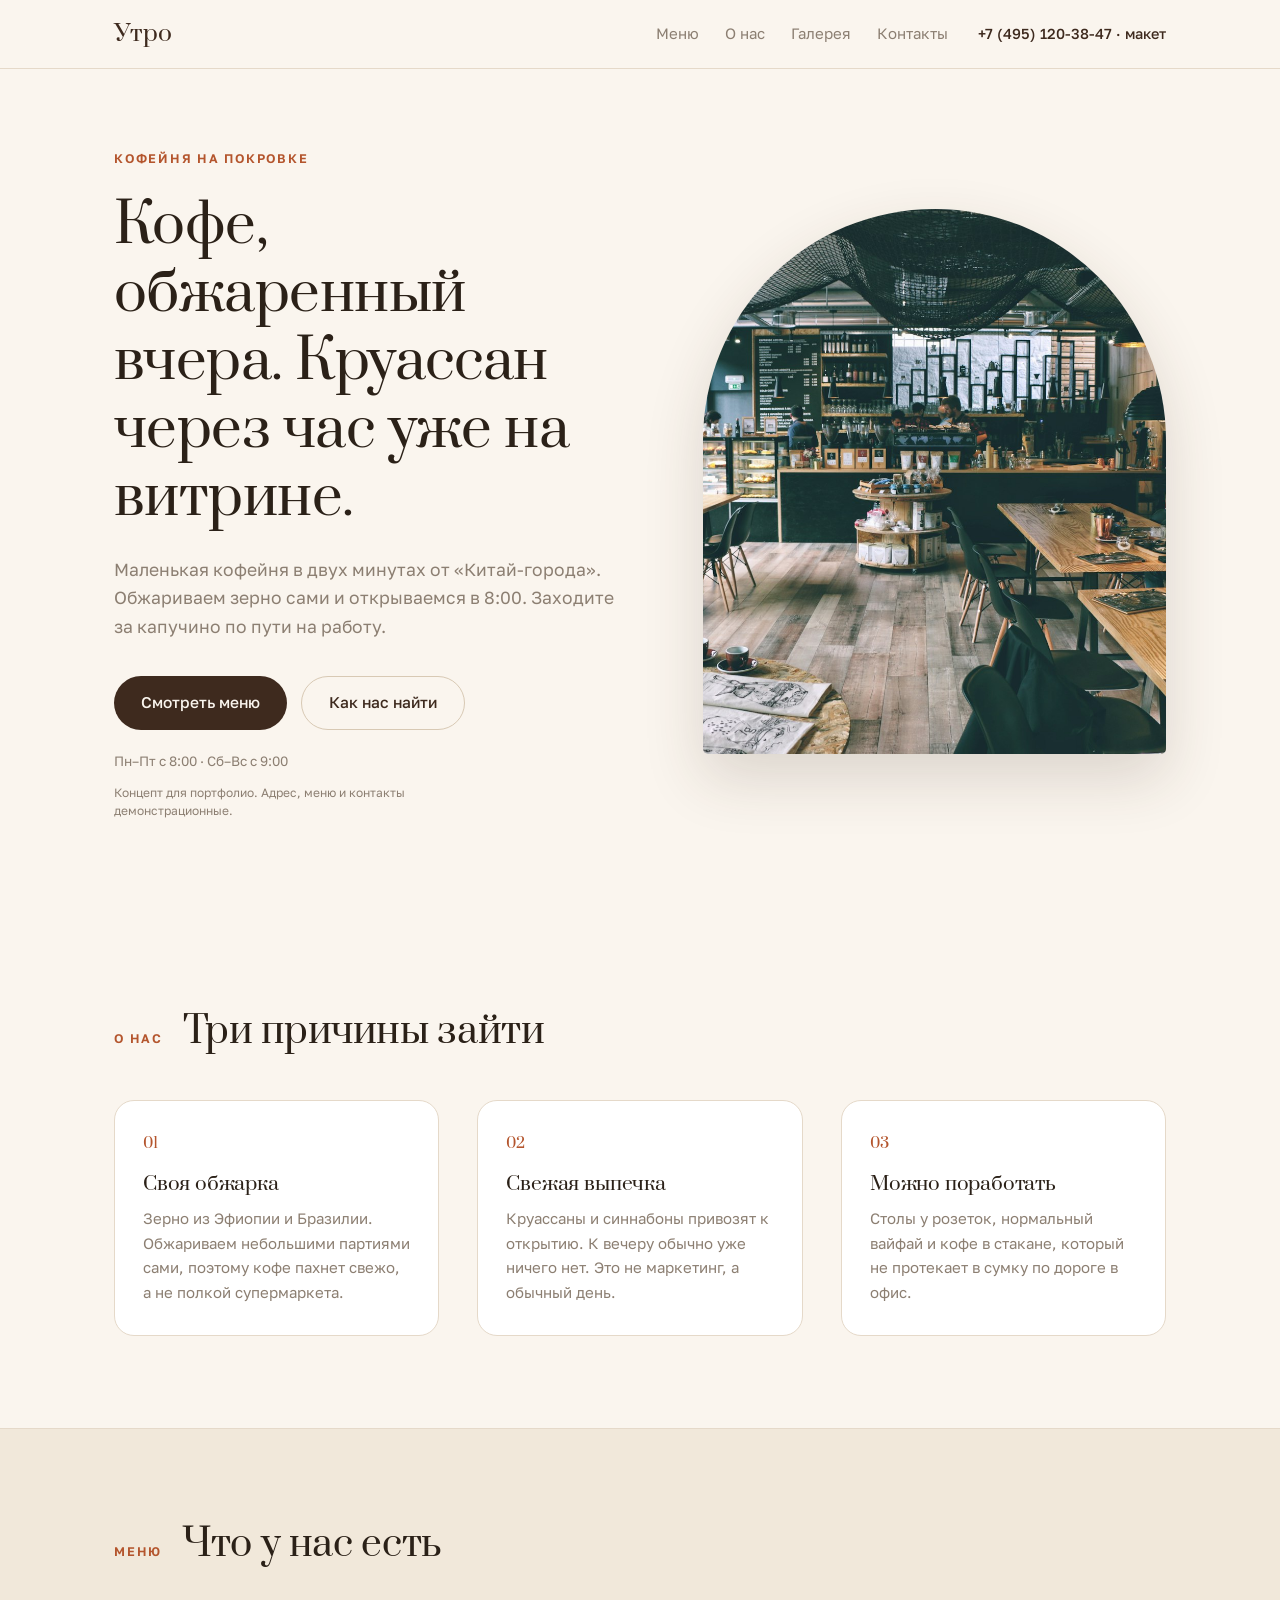
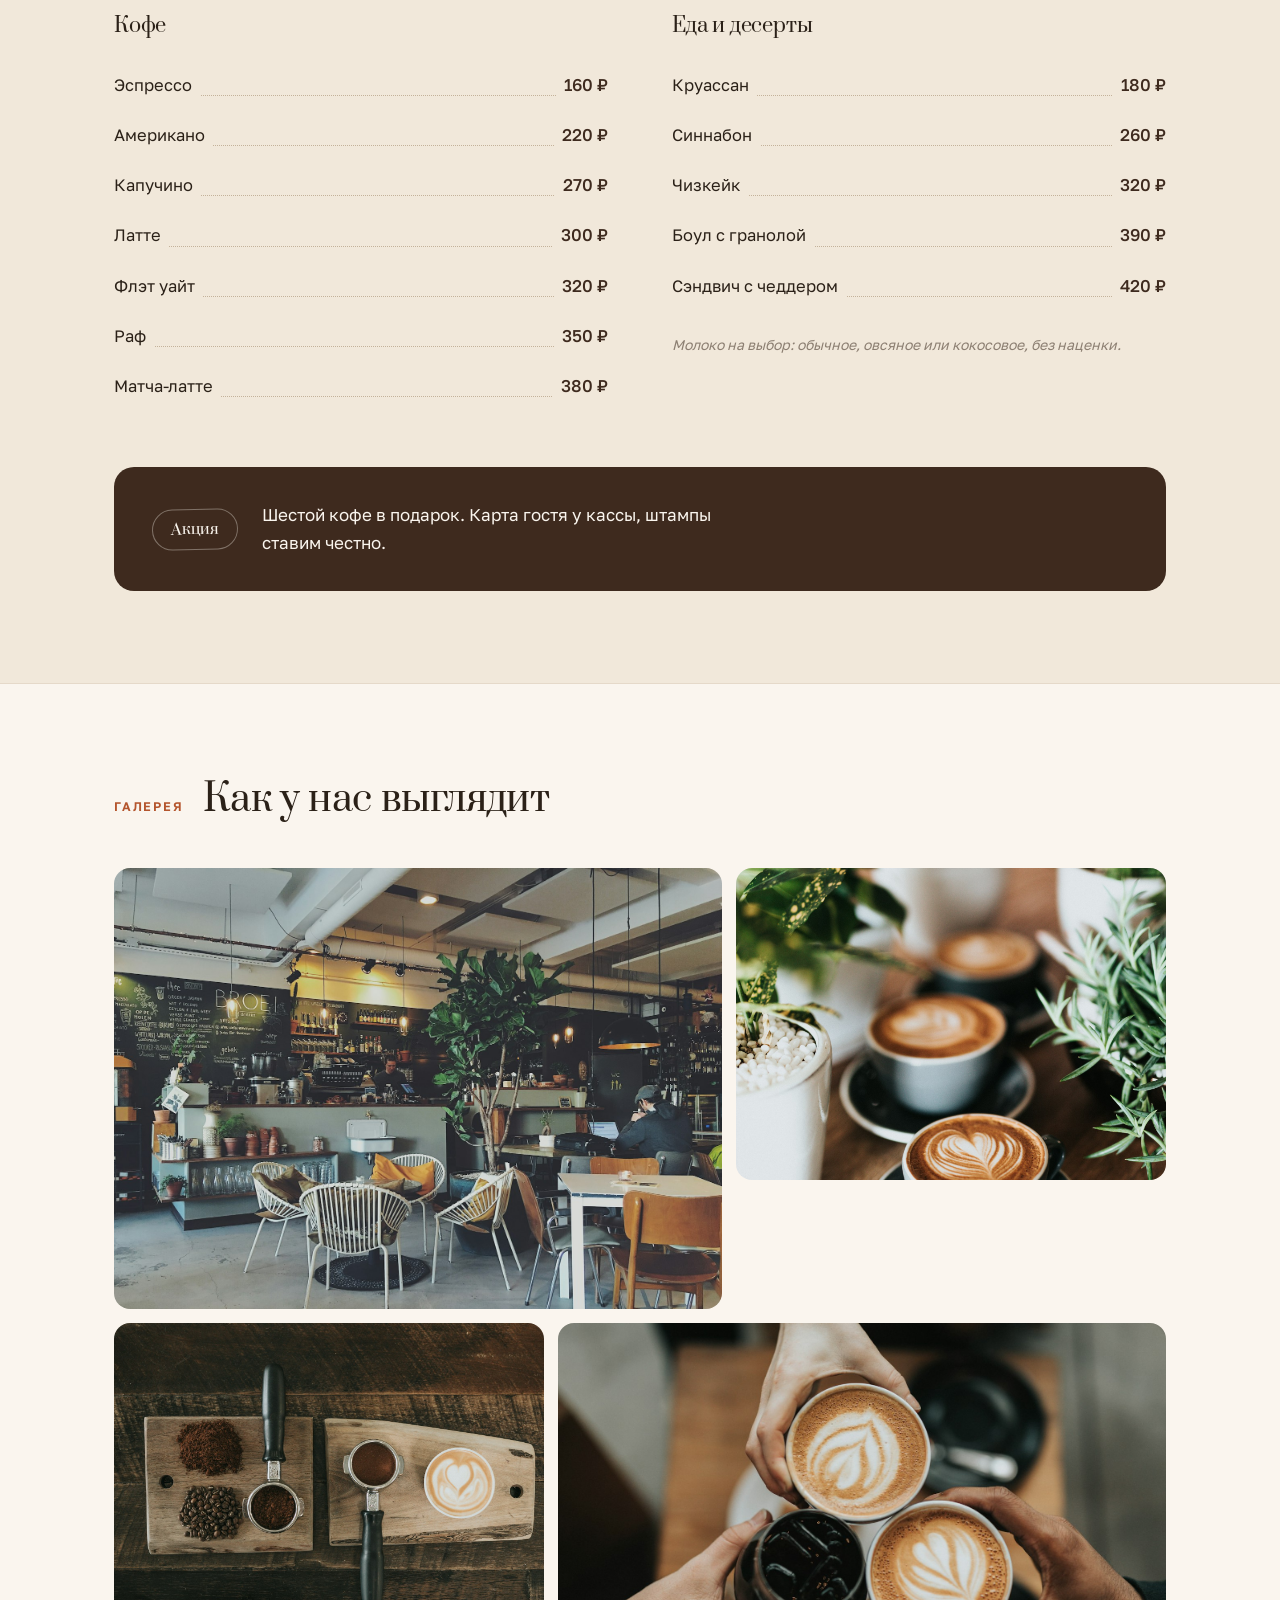
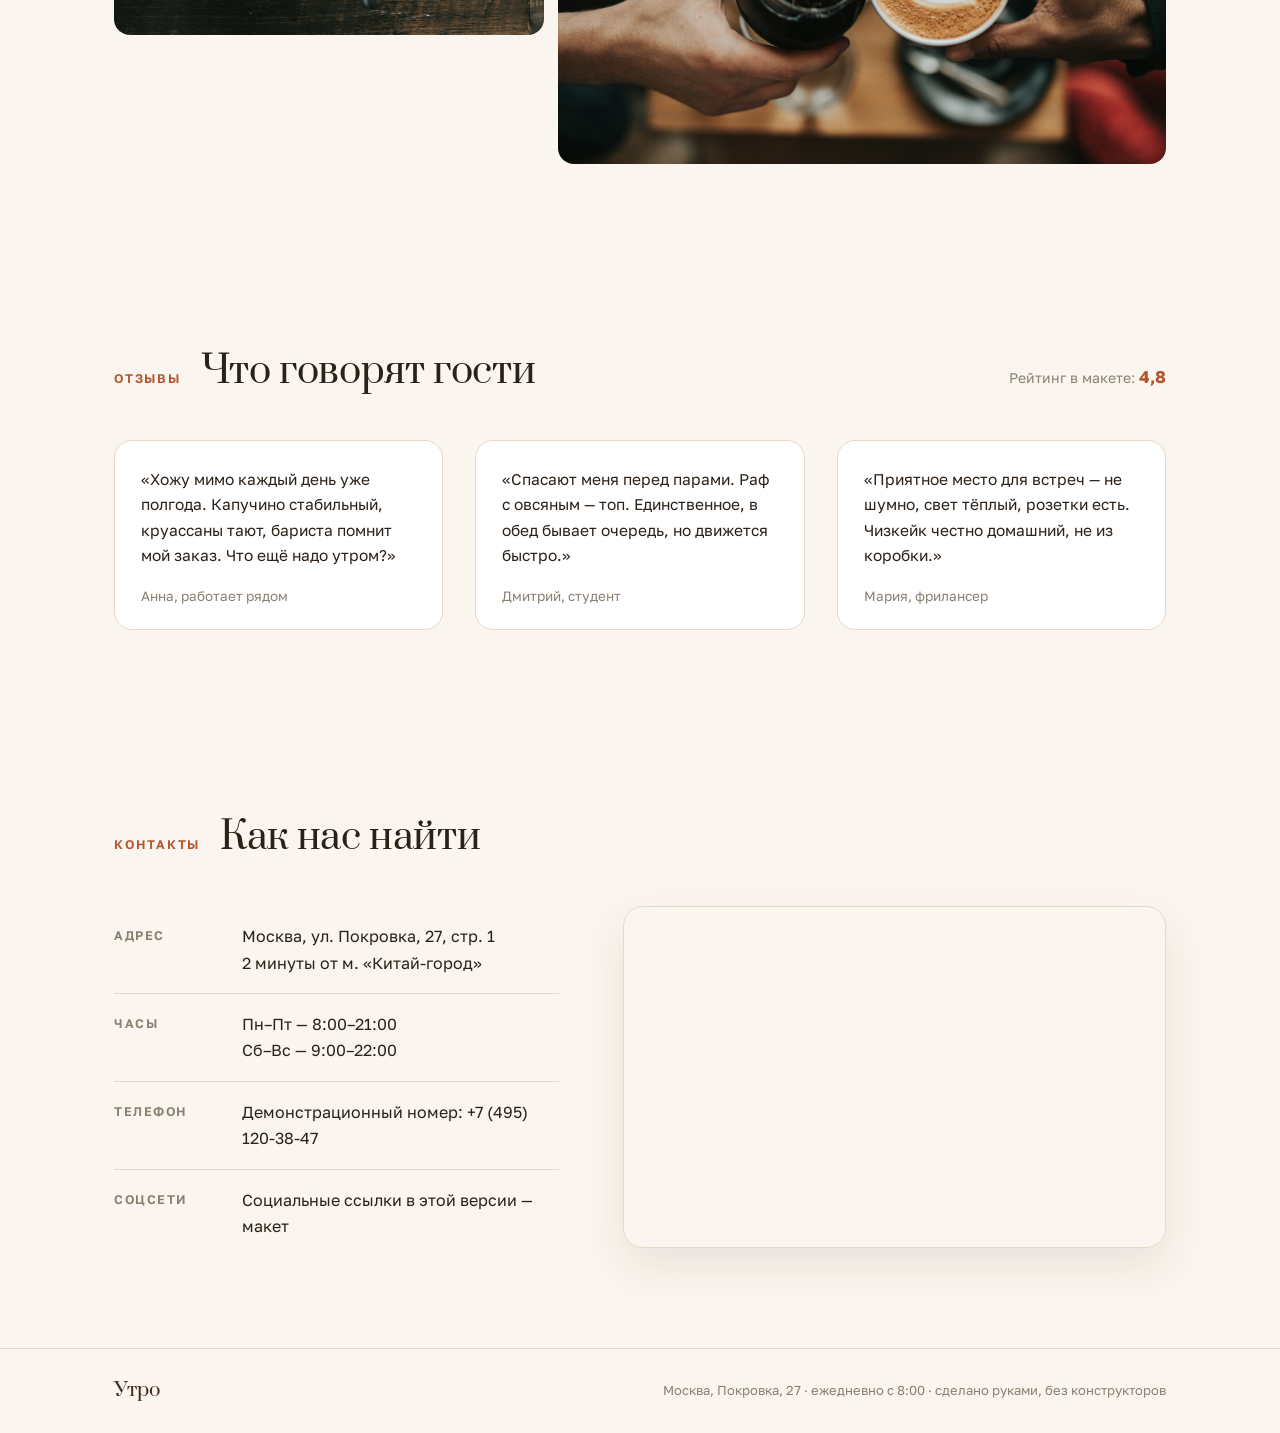
==== commit 44f609c7: "nav: drop dead booking anchor" ====
--- a/index.html
+++ b/index.html
@@ -28,7 +28,6 @@
         <a href="#about">О нас</a>
         <a href="#gallery">Галерея</a>
         <a href="#contacts">Контакты</a>
-        <a href="#booking">Забронировать</a>
       </nav>
       <span class="nav-phone">+7 (495) 120-38-47 · макет</span>
       <button class="nav-burger" id="nav-burger" type="button" aria-expanded="false" aria-controls="nav-links" aria-label="Открыть меню">
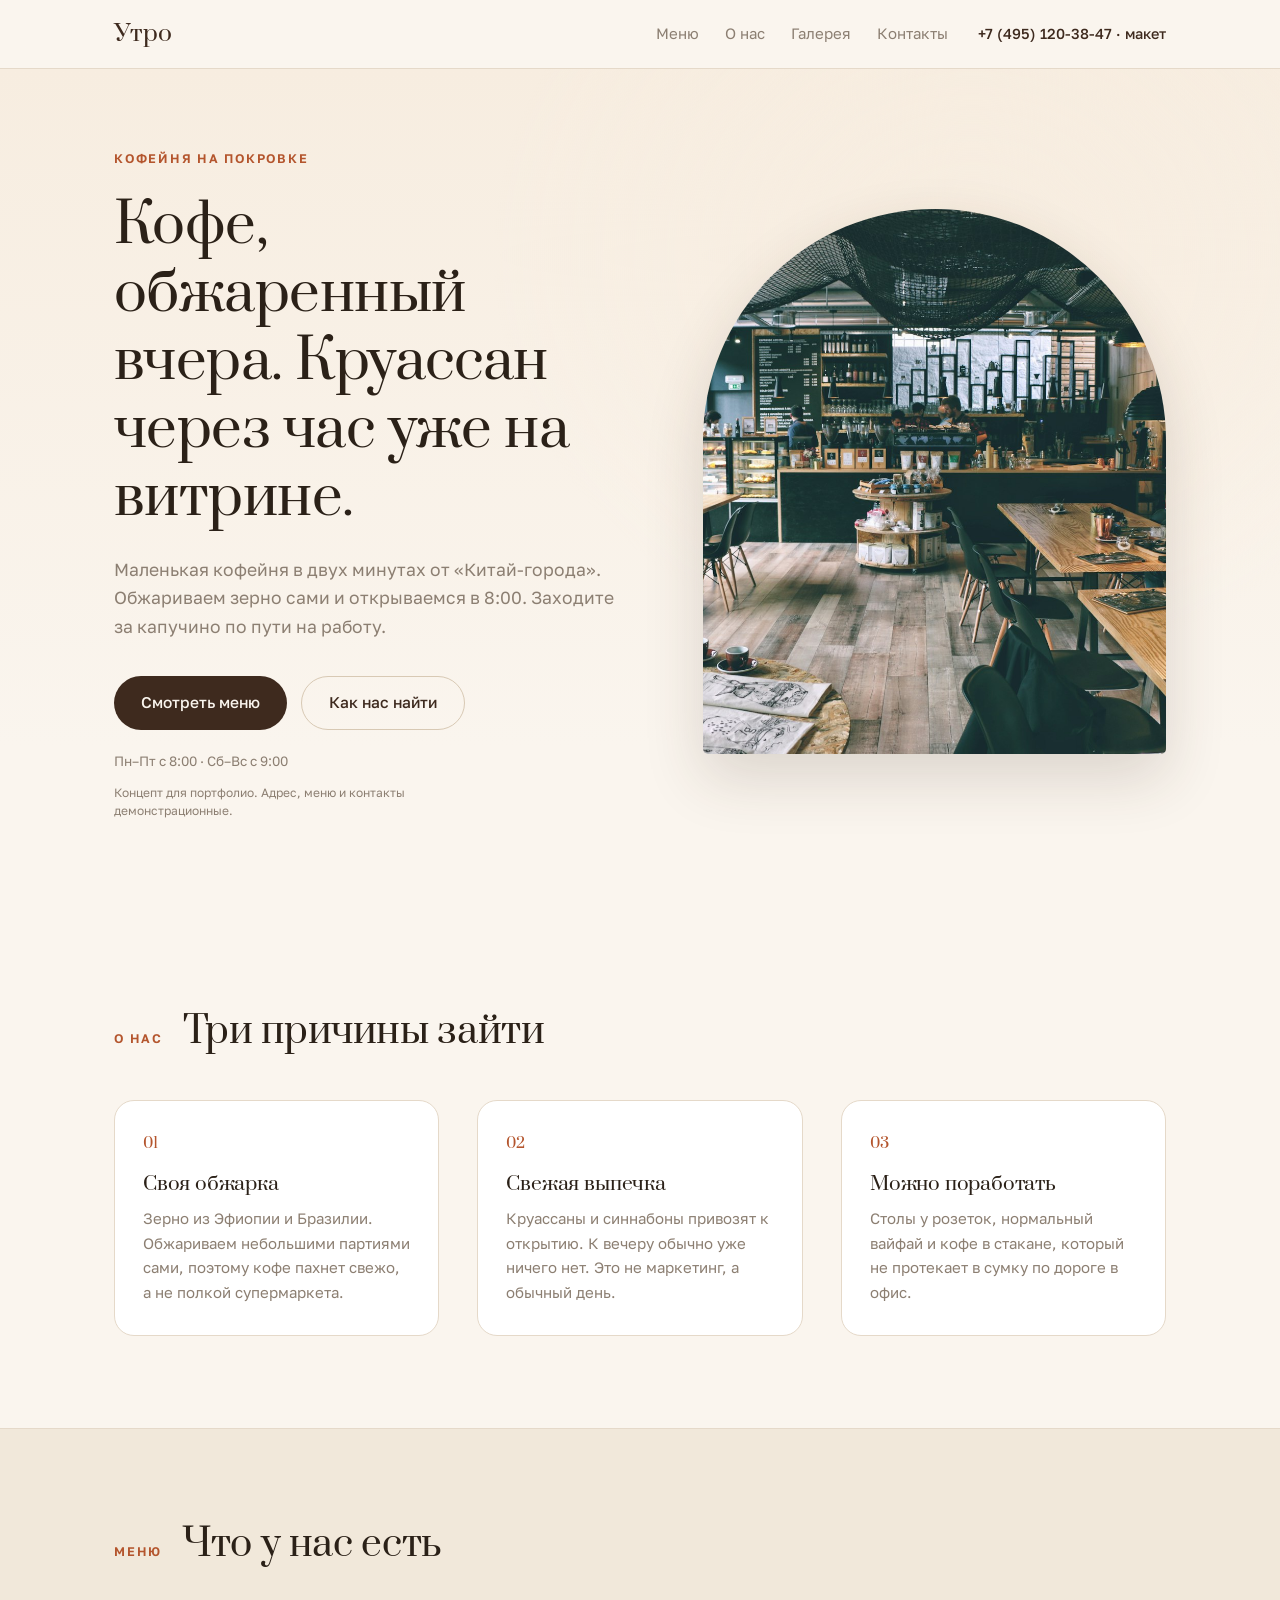
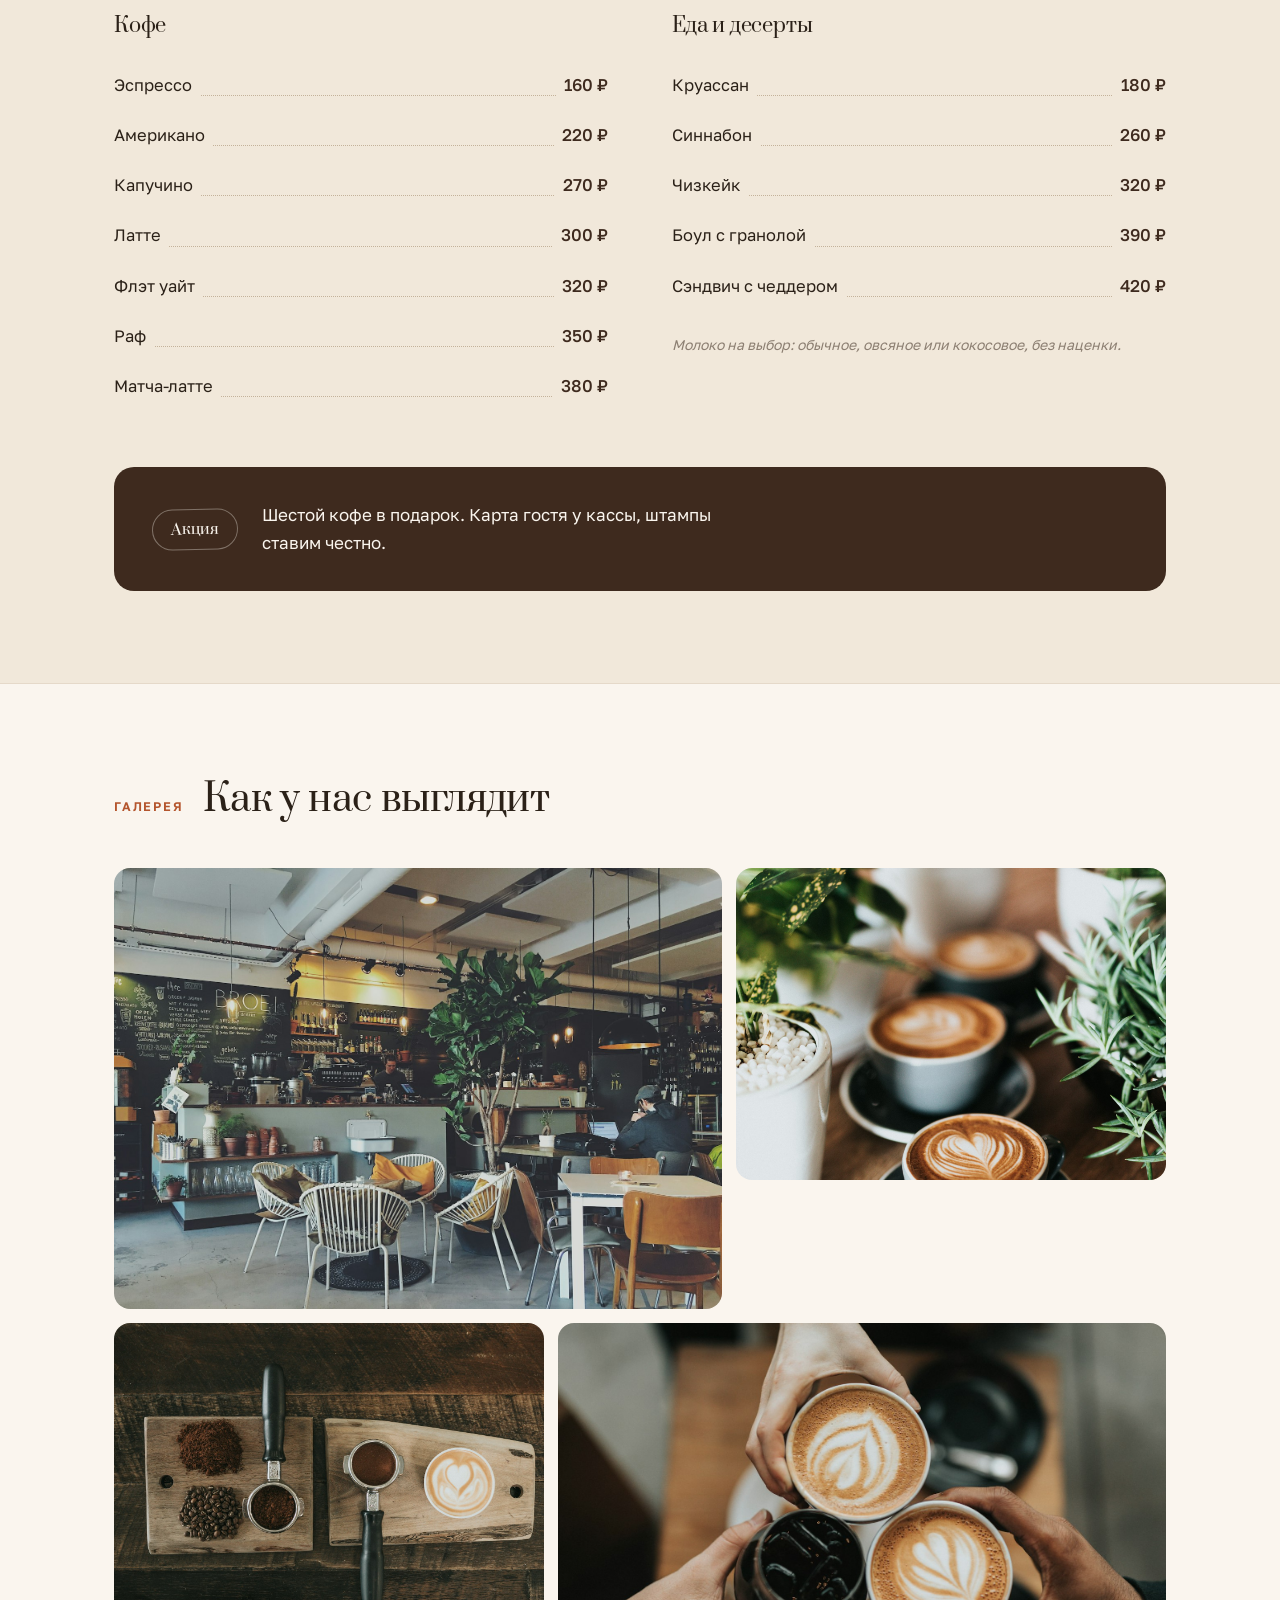
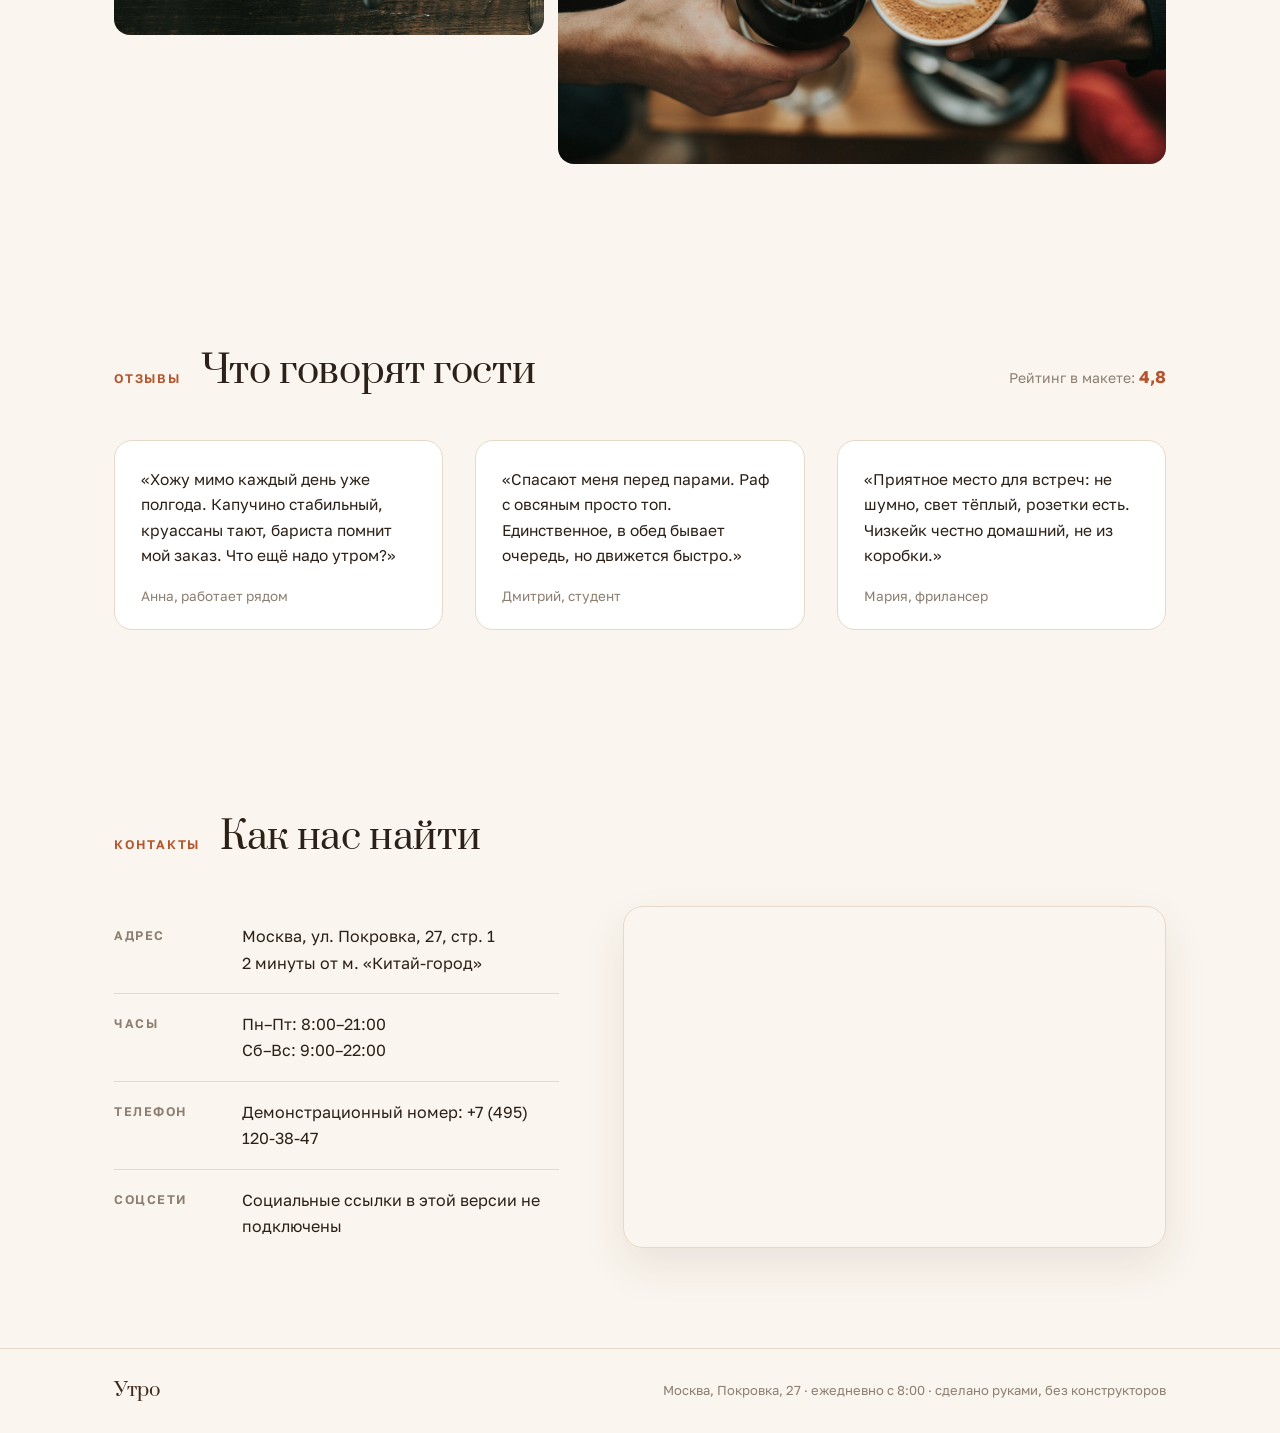
==== commit 123350e5: "warmer hero, row hover on price list" ====
--- a/index.html
+++ b/index.html
@@ -3,7 +3,7 @@
 <head>
   <meta charset="UTF-8">
   <meta name="viewport" content="width=device-width, initial-scale=1.0">
-  <title>Утро — кофейня на Покровке</title>
+  <title>Утро: кофейня на Покровке</title>
   <meta name="description" content="Концепт-сайт кофейни «Утро» на Покровке. Меню, галерея, адрес и часы работы.">
   <link rel="canonical" href="https://hmsusbusas-png.github.io/utro-coffee/">
   <meta property="og:type" content="website">
@@ -37,7 +37,6 @@
   </header>
 
   <main>
-    <!-- hero -->
     <section class="hero" id="top">
       <div class="container hero-grid">
         <div class="hero-text">
@@ -57,11 +56,10 @@
         </div>
 
         <div class="hero-photo">
-          <img src="assets/img/guests.jpg" alt="Светлый зал кофейни «Утро» — гости за столиками">
-        </div>
-      </div>
-    </section>
-    <!-- о нас -->
+          <img src="assets/img/guests.jpg" alt="Светлый зал кофейни «Утро», гости за столиками">
+        </div>
+      </div>
+    </section>
     <section class="about" id="about">
       <div class="container">
         <div class="section-head">
@@ -88,7 +86,6 @@
       </div>
     </section>
 
-    <!-- меню -->
     <section class="menu" id="menu">
       <div class="container">
         <div class="section-head">
@@ -129,7 +126,6 @@
         </div>
       </div>
     </section>
-    <!-- галерея -->
     <section class="gallery" id="gallery">
       <div class="container">
         <div class="section-head">
@@ -145,7 +141,6 @@
       </div>
     </section>
 
-    <!-- отзывы -->
     <section class="reviews">
       <div class="container">
         <div class="section-head">
@@ -159,18 +154,17 @@
             <cite>Анна, работает рядом</cite>
           </blockquote>
           <blockquote class="review">
-            <p>«Спасают меня перед парами. Раф с овсяным — топ. Единственное, в обед бывает очередь, но движется быстро.»</p>
+            <p>«Спасают меня перед парами. Раф с овсяным просто топ. Единственное, в обед бывает очередь, но движется быстро.»</p>
             <cite>Дмитрий, студент</cite>
           </blockquote>
           <blockquote class="review">
-            <p>«Приятное место для встреч — не шумно, свет тёплый, розетки есть. Чизкейк честно домашний, не из коробки.»</p>
+            <p>«Приятное место для встреч: не шумно, свет тёплый, розетки есть. Чизкейк честно домашний, не из коробки.»</p>
             <cite>Мария, фрилансер</cite>
           </blockquote>
         </div>
       </div>
     </section>
 
-    <!-- контакты -->
     <section class="contacts" id="contacts">
       <div class="container">
         <div class="section-head">
@@ -186,7 +180,7 @@
               </div>
               <div class="info-row">
                 <dt>Часы</dt>
-                <dd>Пн–Пт — 8:00–21:00<br>Сб–Вс — 9:00–22:00</dd>
+                <dd>Пн–Пт: 8:00–21:00<br>Сб–Вс: 9:00–22:00</dd>
               </div>
               <div class="info-row">
                 <dt>Телефон</dt>
@@ -194,7 +188,7 @@
               </div>
               <div class="info-row">
                 <dt>Соцсети</dt>
-                <dd><span>Социальные ссылки в этой версии — макет</span></dd>
+                <dd><span>Социальные ссылки в этой версии не подключены</span></dd>
               </div>
             </dl>
           </div>
--- a/css/style.css
+++ b/css/style.css
@@ -1,5 +1,3 @@
-/* Утро — кофейня на Покровке. Руками, без конструкторов. */
-
 *,
 *::before,
 *::after {
@@ -77,8 +75,6 @@
 .accent {
   color: var(--accent);
 }
-
-/* ─── навигация ─── */
 
 .nav {
   position: sticky;
@@ -158,10 +154,11 @@
   white-space: nowrap;
 }
 
-/* ─── hero ─── */
-
 .hero {
   padding: 74px 0 96px;
+  background:
+    radial-gradient(52% 68% at 76% 22%, rgba(247, 237, 224, .95) 0%, rgba(247, 237, 224, 0) 72%),
+    linear-gradient(180deg, #F7EDE0 0%, var(--bg) 80%);
 }
 
 .hero-grid {
@@ -245,7 +242,6 @@
   color: var(--muted);
 }
 
-/* арочное фото — фирменный приём */
 .hero-photo img {
   width: 100%;
   aspect-ratio: 4 / 4.7;
@@ -253,8 +249,6 @@
   border-radius: 999px 999px 22px 22px;
   box-shadow: 0 24px 60px rgba(62, 42, 30, .16);
 }
-
-/* ─── секции: общее ─── */
 
 section {
   padding: 92px 0;
@@ -280,8 +274,6 @@
   font-size: clamp(1.7rem, 3.2vw, 2.3rem);
 }
 
-/* ─── о нас: три факта ─── */
-
 .facts {
   display: grid;
   grid-template-columns: repeat(3, 1fr);
@@ -293,12 +285,13 @@
   border: 1px solid var(--line);
   border-radius: 20px;
   padding: 30px 28px;
-  transition: transform .25s cubic-bezier(.4, 0, .2, 1), box-shadow .25s ease;
+  transition: transform .25s cubic-bezier(.4, 0, .2, 1), box-shadow .25s ease, border-color .25s ease;
 }
 
 .fact:hover {
   transform: translateY(-4px);
-  box-shadow: 0 16px 40px rgba(62, 42, 30, .08);
+  border-color: #DCC9AF;
+  box-shadow: 0 16px 40px rgba(62, 42, 30, .1);
 }
 
 .fact-num {
@@ -319,8 +312,6 @@
   color: var(--muted);
 }
 
-/* ─── меню: типографский прайс ─── */
-
 .menu {
   background: var(--sand);
   border-top: 1px solid var(--line);
@@ -348,15 +339,27 @@
   align-items: baseline;
   padding: 11px 0;
   position: relative;
-}
-
-/* точечный лидер между названием и ценой */
+  border-radius: 10px;
+  transition: background-color .25s ease, padding .3s cubic-bezier(.4, 0, .2, 1);
+}
+
+.price-row:hover {
+  background-color: #F9F4EA;
+  padding-left: 12px;
+  padding-right: 12px;
+}
+
 .price-row dt {
   background: var(--sand);
   padding-right: 8px;
   z-index: 1;
   font-size: 16.5px;
-  transition: color .2s ease;
+  transition: color .2s ease, background-color .25s ease;
+}
+
+.price-row:hover dt,
+.price-row:hover dd {
+  background-color: #F9F4EA;
 }
 
 .price-row:hover dt {
@@ -371,6 +374,7 @@
   font-weight: 500;
   color: var(--espresso);
   white-space: nowrap;
+  transition: background-color .25s ease;
 }
 
 .price-row::after {
@@ -380,6 +384,12 @@
   right: 0;
   bottom: 14px;
   border-bottom: 1px dotted #C4B29A;
+  transition: left .3s cubic-bezier(.4, 0, .2, 1), border-color .25s ease;
+}
+
+.price-row:hover::after {
+  left: 12px;
+  border-bottom-color: #AC9377;
 }
 
 .menu-note {
@@ -388,8 +398,6 @@
   color: var(--muted);
   font-style: italic;
 }
-
-/* ─── акция ─── */
 
 .promo {
   margin-top: 56px;
@@ -418,8 +426,6 @@
   max-width: 46ch;
 }
 
-/* ─── галерея ─── */
-
 .gallery-grid {
   display: grid;
   grid-template-columns: repeat(12, 1fr);
@@ -448,8 +454,6 @@
   transform: scale(1.045);
 }
 
-/* ─── отзывы ─── */
-
 .rating {
   margin-left: auto;
   font-size: 14px;
@@ -489,8 +493,6 @@
   color: var(--muted);
   margin-top: auto;
 }
-
-/* ─── контакты ─── */
 
 .contacts-grid {
   display: grid;
@@ -550,8 +552,6 @@
   border: 0;
 }
 
-/* ─── футер ─── */
-
 .footer {
   border-top: 1px solid var(--line);
   padding: 26px 0;
@@ -575,8 +575,6 @@
   font-size: 13px;
   color: var(--muted);
 }
-
-/* ─── появление при скролле ─── */
 
 .reveal {
   opacity: 0;
@@ -601,8 +599,6 @@
   }
 }
 
-/* ─── адаптив ─── */
-
 @media (max-width: 960px) {
   .hero {
     padding: 48px 0 72px;
@@ -633,7 +629,6 @@
     grid-template-columns: 1fr;
   }
 
-  /* шапка плотнее, чтобы ссылки влезали на планшетной ширине */
   .nav-inner {
     gap: 20px;
   }
@@ -642,7 +637,6 @@
     gap: 18px;
   }
 
-  /* телефон убираем на планшете: пять ссылок + телефон в одну строку не помещаются */
   .nav-phone {
     display: none;
   }
@@ -697,7 +691,6 @@
     justify-content: center;
   }
 
-  /* арочное фото по центру, а не прижато к левому краю */
   .hero-photo {
     margin: 0 auto;
   }
@@ -720,7 +713,6 @@
     grid-template-columns: 1fr 1fr;
   }
 
-  /* обычные фото — в одну ячейку, иначе span 5 развозит сетку вширь */
   .g-item {
     grid-column: span 1;
   }
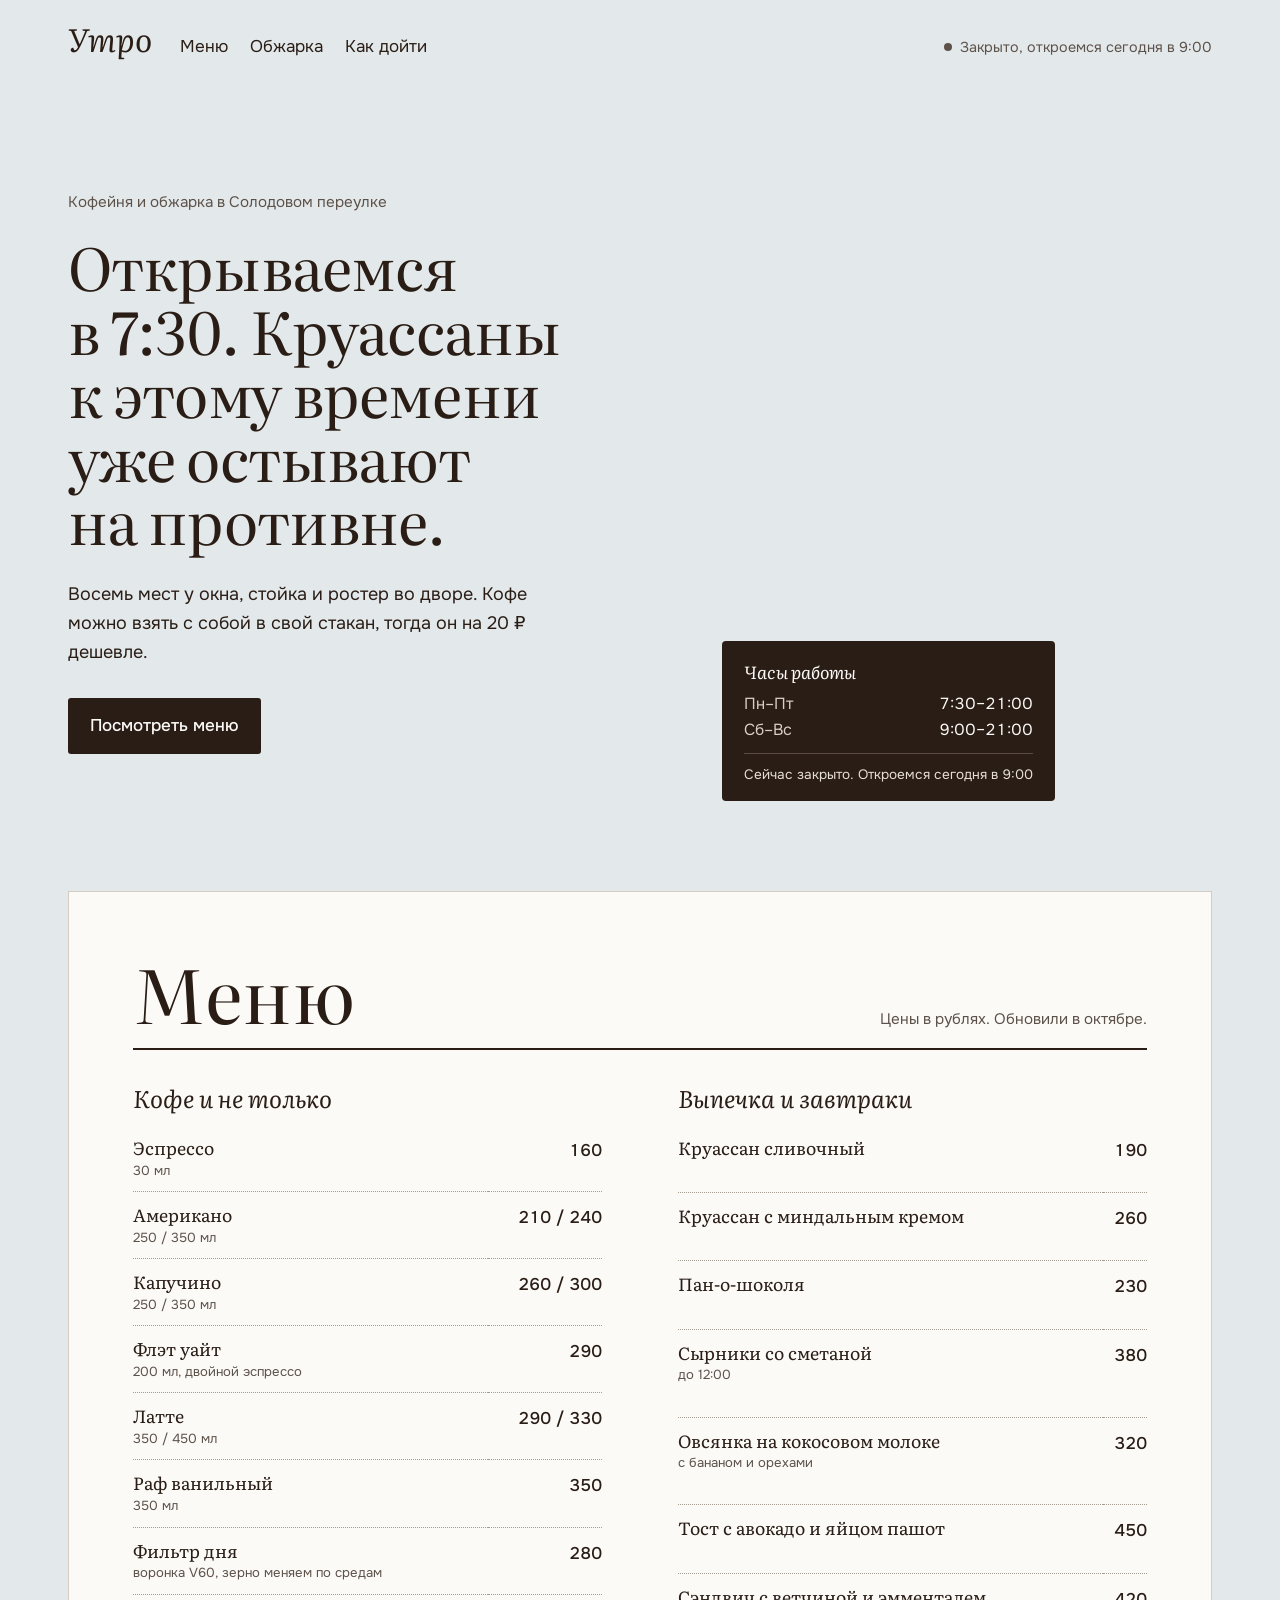
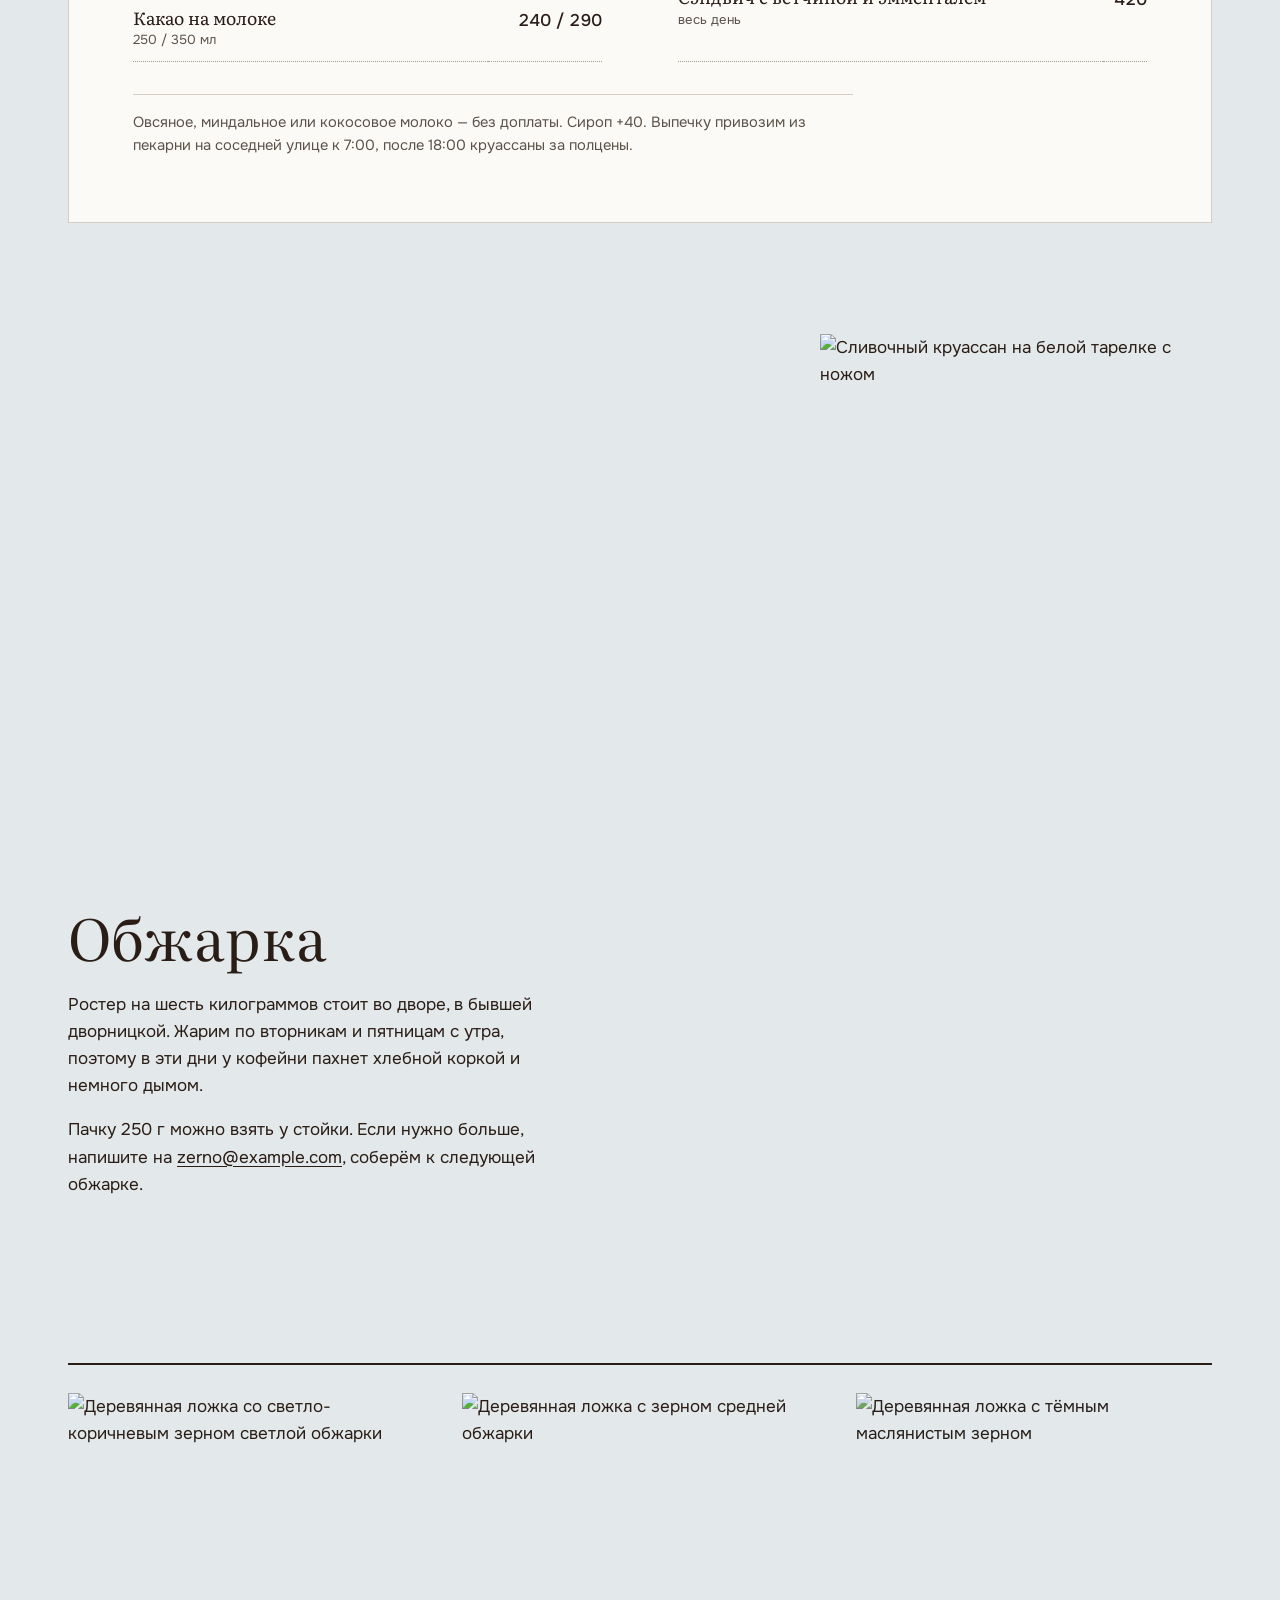
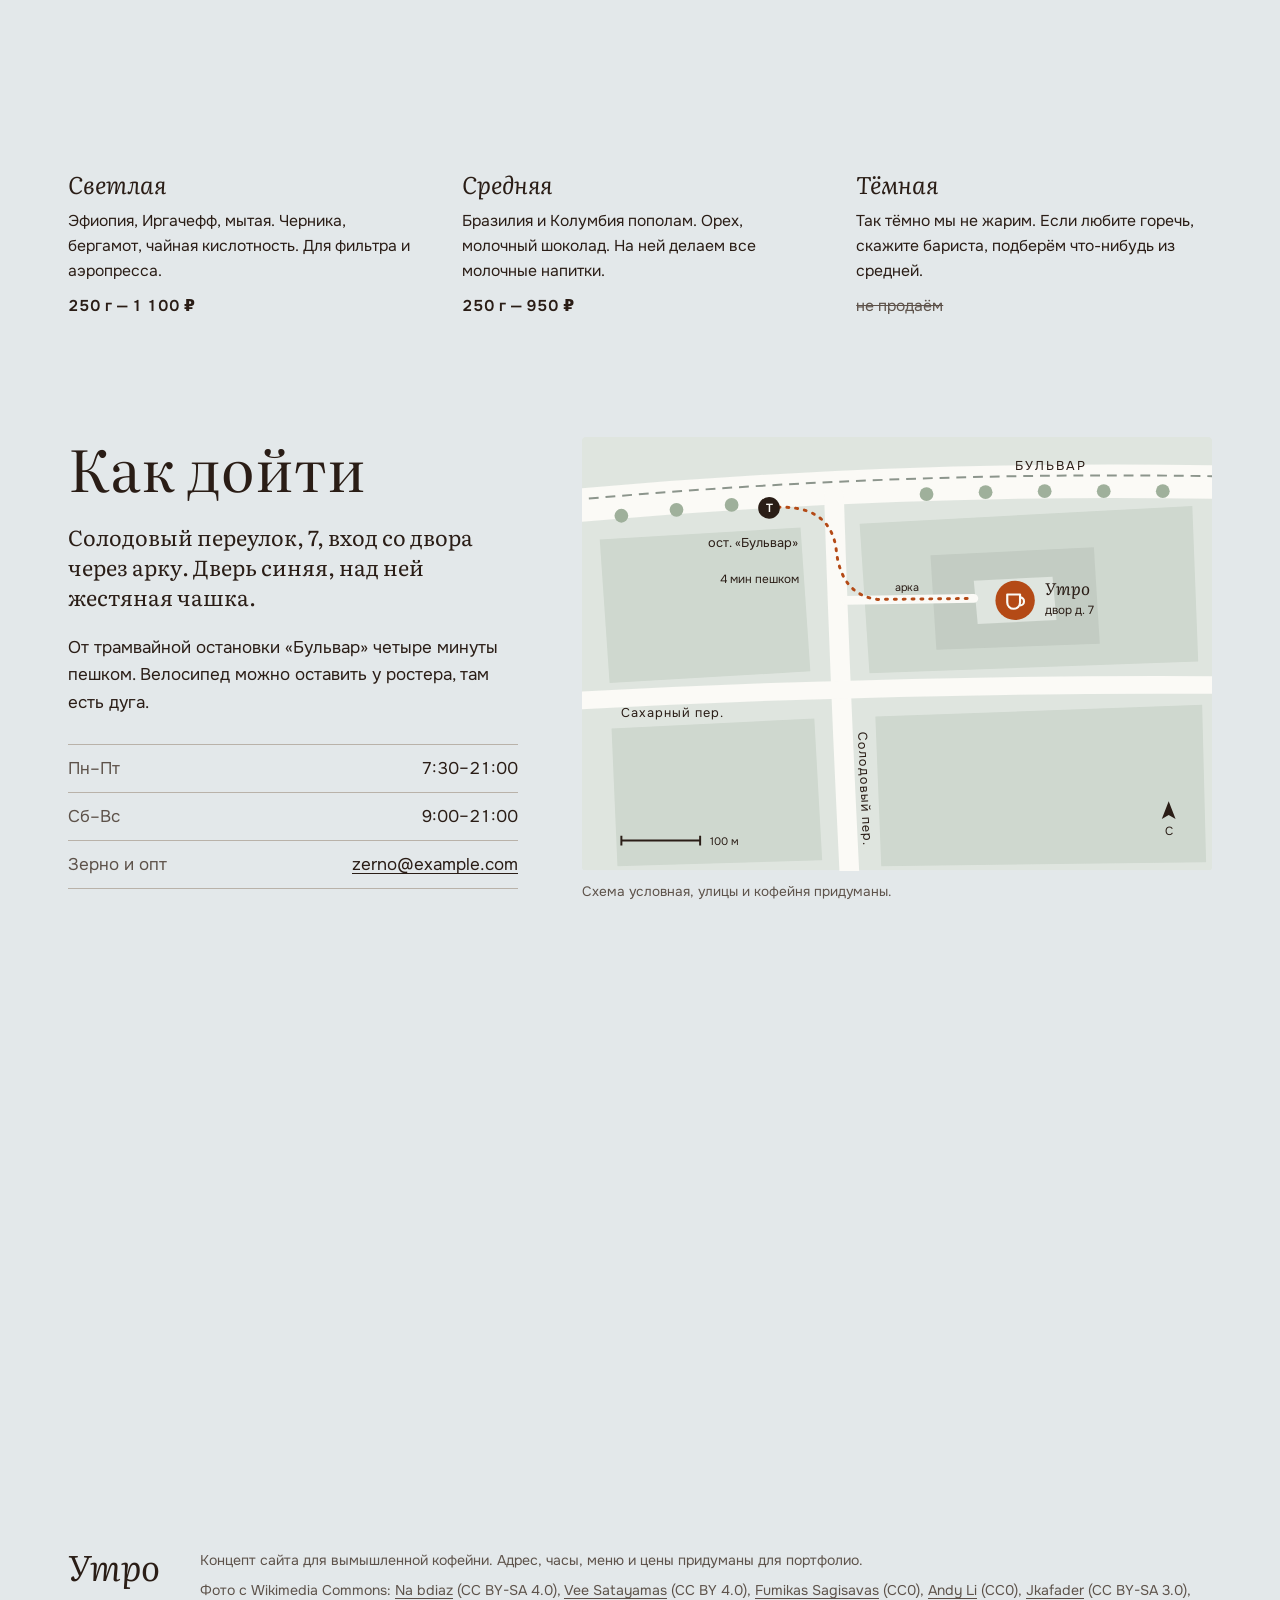
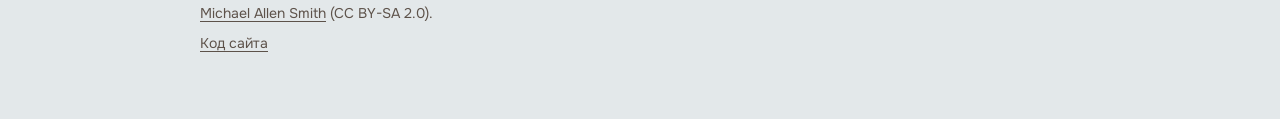
==== commit d5ac97be: "Redesign around a printed menu, roast levels and a drawn map The Yandex map widget pulled ad tracker" ====
--- a/index.html
+++ b/index.html
@@ -1,212 +1,208 @@
 <!DOCTYPE html>
 <html lang="ru">
 <head>
-  <meta charset="UTF-8">
-  <meta name="viewport" content="width=device-width, initial-scale=1.0">
-  <title>Утро: кофейня на Покровке</title>
-  <meta name="description" content="Концепт-сайт кофейни «Утро» на Покровке. Меню, галерея, адрес и часы работы.">
+  <meta charset="utf-8">
+  <meta name="viewport" content="width=device-width, initial-scale=1">
+  <title>Утро — кофейня и обжарка в Солодовом переулке</title>
+  <meta name="description" content="Кофейня «Утро»: открываемся в 7:30, обжариваем зерно сами по вторникам и пятницам. Меню с ценами, часы работы и схема, как дойти. Концепт сайта.">
   <link rel="canonical" href="https://hmsusbusas-png.github.io/utro-coffee/">
   <meta property="og:type" content="website">
-  <meta property="og:title" content="Утро | Концепт кофейни на Покровке">
-  <meta property="og:description" content="Концепт-сайт кофейни: меню, галерея, адрес и часы работы.">
+  <meta property="og:locale" content="ru_RU">
+  <meta property="og:title" content="Утро — кофейня и обжарка">
+  <meta property="og:description" content="Открываемся в 7:30. Своя обжарка, круассаны к открытию.">
   <meta property="og:url" content="https://hmsusbusas-png.github.io/utro-coffee/">
-  <meta property="og:image" content="https://hmsusbusas-png.github.io/utro-coffee/screenshots/desktop.png">
+  <meta property="og:image" content="https://hmsusbusas-png.github.io/utro-coffee/og.jpg">
+  <meta property="og:image:width" content="1200">
+  <meta property="og:image:height" content="630">
   <meta name="twitter:card" content="summary_large_image">
-  <link rel="icon" type="image/svg+xml" href="favicon.svg">
-  <link rel="preconnect" href="https://fonts.googleapis.com">
-  <link rel="preconnect" href="https://fonts.gstatic.com" crossorigin>
-  <link href="https://fonts.googleapis.com/css2?family=Prata&family=Golos+Text:wght@400;500;600&display=swap" rel="stylesheet">
+  <meta name="theme-color" content="#e3e8ea">
+  <link rel="icon" href="favicon.svg" type="image/svg+xml">
+  <link rel="preload" href="fonts/literata-normal-400-cyrillic.woff2" as="font" type="font/woff2" crossorigin>
+  <link rel="preload" href="fonts/onest-normal-400-cyrillic.woff2" as="font" type="font/woff2" crossorigin>
+  <link rel="stylesheet" href="css/fonts.css">
   <link rel="stylesheet" href="css/style.css">
 </head>
 <body>
-
-  <header class="nav">
-    <div class="container nav-inner">
-      <a href="#top" class="logo">Утро</a>
-      <nav class="nav-links" id="nav-links" aria-label="Основная навигация">
-        <a href="#menu">Меню</a>
-        <a href="#about">О нас</a>
-        <a href="#gallery">Галерея</a>
-        <a href="#contacts">Контакты</a>
-      </nav>
-      <span class="nav-phone">+7 (495) 120-38-47 · макет</span>
-      <button class="nav-burger" id="nav-burger" type="button" aria-expanded="false" aria-controls="nav-links" aria-label="Открыть меню">
-        <span></span><span></span>
-      </button>
-    </div>
+  <a class="skip" href="#main">К содержанию</a>
+  <header class="top">
+    <a class="logo" href="./">Утро</a>
+    <nav class="nav" aria-label="Разделы">
+      <a href="#menu">Меню</a>
+      <a href="#obzharka">Обжарка</a>
+      <a href="#kak-doiti">Как дойти</a>
+    </nav>
+    <p class="status" data-status>Пн–Пт с 7:30, Сб–Вс с 9:00</p>
   </header>
 
-  <main>
-    <section class="hero" id="top">
-      <div class="container hero-grid">
-        <div class="hero-text">
-          <span class="eyebrow">Кофейня на Покровке</span>
-          <h1>Кофе, обжаренный вчера. Круассан через час уже на витрине.</h1>
-          <p class="hero-lead">
-            Маленькая кофейня в двух минутах от «Китай-города». Обжариваем
-            зерно сами и открываемся в 8:00. Заходите за капучино по пути
-            на работу.
-          </p>
-          <div class="hero-actions">
-            <a href="#menu" class="btn btn-solid">Смотреть меню</a>
-            <a href="#contacts" class="btn btn-line">Как нас найти</a>
-          </div>
-          <p class="hero-note">Пн–Пт с 8:00 · Сб–Вс с 9:00</p>
-          <p class="concept-note">Концепт для портфолио. Адрес, меню и контакты демонстрационные.</p>
+  <main id="main">
+    <section class="hero" aria-labelledby="hero-title">
+      <div class="hero__text">
+        <p class="hero__kicker">Кофейня и обжарка в Солодовом переулке</p>
+        <h1 id="hero-title">Открываемся в&nbsp;7:30. Круассаны к&nbsp;этому времени уже остывают на&nbsp;противне.</h1>
+        <p class="hero__lead">Восемь мест у окна, стойка и ростер во дворе. Кофе можно взять с собой в свой стакан, тогда он на 20 ₽ дешевле.</p>
+        <a class="button" href="#menu">Посмотреть меню</a>
+      </div>
+      <figure class="hero__photo">
+        <picture><source type="image/avif" srcset="img/kapuchino-sverhu-480.avif 480w, img/kapuchino-sverhu-960.avif 960w, img/kapuchino-sverhu-1440.avif 1440w" sizes="(min-width: 960px) 40vw, 100vw"><img src="img/kapuchino-sverhu-960.webp" srcset="img/kapuchino-sverhu-480.webp 480w, img/kapuchino-sverhu-960.webp 960w, img/kapuchino-sverhu-1440.webp 1440w" sizes="(min-width: 960px) 40vw, 100vw" width="960" height="1200" alt="Капучино с рисунком на пене в белой чашке на чёрном блюдце, вид сверху" fetchpriority="high" decoding="async"></picture>
+      </figure>
+      <aside class="sign" aria-label="Часы работы">
+        <p class="sign__title">Часы работы</p>
+        <p><span>Пн–Пт</span> 7:30–21:00</p>
+        <p><span>Сб–Вс</span> 9:00–21:00</p>
+        <p class="sign__now" data-status-long>Время по Москве</p>
+      </aside>
+    </section>
+
+    <section class="menu" id="menu" aria-labelledby="menu-title">
+      <div class="sheet">
+        <header class="sheet__head">
+          <h2 id="menu-title">Меню</h2>
+          <p>Цены в рублях. Обновили в октябре.</p>
+        </header>
+        <div class="sheet__cols">
+          <table class="menu__table">
+            <caption>Кофе и не только</caption>
+            <thead><tr><th scope="col"><span class="visually-hidden">Напиток</span></th><th scope="col"><span class="visually-hidden">Цена</span></th></tr></thead>
+            <tbody>
+            <tr><th scope="row">Эспрессо<span class="menu__note">30 мл</span></th><td>160</td></tr>
+            <tr><th scope="row">Американо<span class="menu__note">250 / 350 мл</span></th><td>210 / 240</td></tr>
+            <tr><th scope="row">Капучино<span class="menu__note">250 / 350 мл</span></th><td>260 / 300</td></tr>
+            <tr><th scope="row">Флэт уайт<span class="menu__note">200 мл, двойной эспрессо</span></th><td>290</td></tr>
+            <tr><th scope="row">Латте<span class="menu__note">350 / 450 мл</span></th><td>290 / 330</td></tr>
+            <tr><th scope="row">Раф ванильный<span class="menu__note">350 мл</span></th><td>350</td></tr>
+            <tr><th scope="row">Фильтр дня<span class="menu__note">воронка V60, зерно меняем по средам</span></th><td>280</td></tr>
+            <tr><th scope="row">Какао на молоке<span class="menu__note">250 / 350 мл</span></th><td>240 / 290</td></tr>
+            </tbody>
+          </table>
+          <table class="menu__table menu__table--food">
+            <caption>Выпечка и завтраки</caption>
+            <thead><tr><th scope="col"><span class="visually-hidden">Блюдо</span></th><th scope="col"><span class="visually-hidden">Цена</span></th></tr></thead>
+            <tbody>
+            <tr><th scope="row">Круассан сливочный</th><td>190</td></tr>
+            <tr><th scope="row">Круассан с миндальным кремом</th><td>260</td></tr>
+            <tr><th scope="row">Пан-о-шоколя</th><td>230</td></tr>
+            <tr><th scope="row">Сырники со сметаной<span class="menu__note">до 12:00</span></th><td>380</td></tr>
+            <tr><th scope="row">Овсянка на кокосовом молоке<span class="menu__note">с бананом и орехами</span></th><td>320</td></tr>
+            <tr><th scope="row">Тост с авокадо и яйцом пашот</th><td>450</td></tr>
+            <tr><th scope="row">Сэндвич с ветчиной и эмменталем<span class="menu__note">весь день</span></th><td>420</td></tr>
+            </tbody>
+          </table>
         </div>
-
-        <div class="hero-photo">
-          <img src="assets/img/guests.jpg" alt="Светлый зал кофейни «Утро», гости за столиками">
-        </div>
-      </div>
-    </section>
-    <section class="about" id="about">
-      <div class="container">
-        <div class="section-head">
-          <span class="section-index">О нас</span>
-          <h2>Три причины зайти</h2>
-        </div>
-        <div class="facts reveal">
-          <div class="fact">
-            <span class="fact-num">01</span>
-            <h3>Своя обжарка</h3>
-            <p>Зерно из Эфиопии и Бразилии. Обжариваем небольшими партиями сами, поэтому кофе пахнет свежо, а не полкой супермаркета.</p>
-          </div>
-          <div class="fact">
-            <span class="fact-num">02</span>
-            <h3>Свежая выпечка</h3>
-            <p>Круассаны и синнабоны привозят к открытию. К вечеру обычно уже ничего нет. Это не маркетинг, а обычный день.</p>
-          </div>
-          <div class="fact">
-            <span class="fact-num">03</span>
-            <h3>Можно поработать</h3>
-            <p>Столы у розеток, нормальный вайфай и кофе в стакане, который не протекает в сумку по дороге в офис.</p>
-          </div>
-        </div>
-      </div>
-    </section>
-
-    <section class="menu" id="menu">
-      <div class="container">
-        <div class="section-head">
-          <span class="section-index">Меню</span>
-          <h2>Что у нас есть</h2>
-        </div>
-
-        <div class="menu-cols reveal">
-          <div class="menu-col">
-            <h3 class="menu-title">Кофе</h3>
-            <dl class="price-list">
-              <div class="price-row"><dt>Эспрессо</dt><dd>160 ₽</dd></div>
-              <div class="price-row"><dt>Американо</dt><dd>220 ₽</dd></div>
-              <div class="price-row"><dt>Капучино</dt><dd>270 ₽</dd></div>
-              <div class="price-row"><dt>Латте</dt><dd>300 ₽</dd></div>
-              <div class="price-row"><dt>Флэт уайт</dt><dd>320 ₽</dd></div>
-              <div class="price-row"><dt>Раф</dt><dd>350 ₽</dd></div>
-              <div class="price-row"><dt>Матча-латте</dt><dd>380 ₽</dd></div>
-            </dl>
-          </div>
-
-          <div class="menu-col">
-            <h3 class="menu-title">Еда и десерты</h3>
-            <dl class="price-list">
-              <div class="price-row"><dt>Круассан</dt><dd>180 ₽</dd></div>
-              <div class="price-row"><dt>Синнабон</dt><dd>260 ₽</dd></div>
-              <div class="price-row"><dt>Чизкейк</dt><dd>320 ₽</dd></div>
-              <div class="price-row"><dt>Боул с гранолой</dt><dd>390 ₽</dd></div>
-              <div class="price-row"><dt>Сэндвич с чеддером</dt><dd>420 ₽</dd></div>
-            </dl>
-            <p class="menu-note">Молоко на выбор: обычное, овсяное или кокосовое, без наценки.</p>
-          </div>
-        </div>
-
-        <div class="promo">
-          <span class="promo-badge">Акция</span>
-          <p class="promo-text">Шестой кофе в подарок. Карта гостя у кассы, штампы ставим честно.</p>
-        </div>
-      </div>
-    </section>
-    <section class="gallery" id="gallery">
-      <div class="container">
-        <div class="section-head">
-          <span class="section-index">Галерея</span>
-          <h2>Как у нас выглядит</h2>
-        </div>
-        <div class="gallery-grid reveal">
-          <figure class="g-item g-wide"><img src="assets/img/interior.jpg" alt="Зал кофейни: стойка, доска с меню, растения" loading="lazy"></figure>
-          <figure class="g-item"><img src="assets/img/barista.jpg" alt="Латте с сердечком на молочной пенке" loading="lazy"></figure>
-          <figure class="g-item"><img src="assets/img/beans.jpg" alt="Кофейные зёрна и питчер на деревянном столе" loading="lazy"></figure>
-          <figure class="g-item g-wide"><img src="assets/img/cappuccino.jpg" alt="Гости с чашками капучино за столом" loading="lazy"></figure>
-        </div>
-      </div>
-    </section>
-
-    <section class="reviews">
-      <div class="container">
-        <div class="section-head">
-          <span class="section-index">Отзывы</span>
-          <h2>Что говорят гости</h2>
-          <span class="rating">Рейтинг в макете: <strong>4,8</strong></span>
-        </div>
-        <div class="review-cols reveal">
-          <blockquote class="review">
-            <p>«Хожу мимо каждый день уже полгода. Капучино стабильный, круассаны тают, бариста помнит мой заказ. Что ещё надо утром?»</p>
-            <cite>Анна, работает рядом</cite>
-          </blockquote>
-          <blockquote class="review">
-            <p>«Спасают меня перед парами. Раф с овсяным просто топ. Единственное, в обед бывает очередь, но движется быстро.»</p>
-            <cite>Дмитрий, студент</cite>
-          </blockquote>
-          <blockquote class="review">
-            <p>«Приятное место для встреч: не шумно, свет тёплый, розетки есть. Чизкейк честно домашний, не из коробки.»</p>
-            <cite>Мария, фрилансер</cite>
-          </blockquote>
-        </div>
-      </div>
-    </section>
-
-    <section class="contacts" id="contacts">
-      <div class="container">
-        <div class="section-head">
-          <span class="section-index">Контакты</span>
-          <h2>Как нас найти</h2>
-        </div>
-        <div class="contacts-grid reveal">
-          <div class="contacts-info">
-            <dl class="info-list">
-              <div class="info-row">
-                <dt>Адрес</dt>
-                <dd>Москва, ул. Покровка, 27, стр. 1<br>2 минуты от м. «Китай-город»</dd>
-              </div>
-              <div class="info-row">
-                <dt>Часы</dt>
-                <dd>Пн–Пт: 8:00–21:00<br>Сб–Вс: 9:00–22:00</dd>
-              </div>
-              <div class="info-row">
-                <dt>Телефон</dt>
-                <dd>Демонстрационный номер: +7 (495) 120-38-47</dd>
-              </div>
-              <div class="info-row">
-                <dt>Соцсети</dt>
-                <dd><span>Социальные ссылки в этой версии не подключены</span></dd>
-              </div>
-            </dl>
-          </div>
-          <div class="contacts-map">
-            <iframe src="https://yandex.ru/map-widget/v1/?ll=37.6412%2C55.7578&pt=37.6412,55.7578&z=16" width="100%" height="340" frameborder="0" allowfullscreen="true" loading="lazy" title="Кофейня «Утро» на карте"></iframe>
-          </div>
-        </div>
-      </div>
-    </section>
+        <p class="sheet__foot">Овсяное, миндальное или кокосовое молоко — без доплаты. Сироп +40. Выпечку привозим из пекарни на соседней улице к 7:00, после 18:00 круассаны за полцены.</p>
+      </div>
+    </section>
+
+    <section class="strip" aria-label="Фотографии">
+      <figure class="strip__wide"><picture><source type="image/avif" srcset="img/kapuchino-480.avif 480w, img/kapuchino-960.avif 960w, img/kapuchino-1440.avif 1440w" sizes="(min-width: 960px) 62vw, 100vw"><img src="img/kapuchino-960.webp" srcset="img/kapuchino-480.webp 480w, img/kapuchino-960.webp 960w, img/kapuchino-1440.webp 1440w" sizes="(min-width: 960px) 62vw, 100vw" width="960" height="640" alt="Чашка капучино с листом на пене на деревянном столе" loading="lazy" decoding="async"></picture></figure>
+      <figure class="strip__narrow"><picture><source type="image/avif" srcset="img/kruassan-480.avif 480w, img/kruassan-960.avif 960w, img/kruassan-1440.avif 1440w" sizes="(min-width: 960px) 34vw, 100vw"><img src="img/kruassan-960.webp" srcset="img/kruassan-480.webp 480w, img/kruassan-960.webp 960w, img/kruassan-1440.webp 1440w" sizes="(min-width: 960px) 34vw, 100vw" width="960" height="960" alt="Сливочный круассан на белой тарелке с ножом" loading="lazy" decoding="async"></picture></figure>
+    </section>
+
+    <section class="roast" id="obzharka" aria-labelledby="roast-title">
+      <div class="roast__intro">
+        <h2 id="roast-title">Обжарка</h2>
+        <p>Ростер на шесть килограммов стоит во дворе, в бывшей дворницкой. Жарим по вторникам и пятницам с утра, поэтому в эти дни у кофейни пахнет хлебной коркой и немного дымом.</p>
+        <p>Пачку 250 г можно взять у стойки. Если нужно больше, напишите на <a href="mailto:zerno@example.com">zerno@example.com</a>, соберём к следующей обжарке.</p>
+      </div>
+      <figure class="roast__photo"><picture><source type="image/avif" srcset="img/obzharka-480.avif 480w, img/obzharka-960.avif 960w, img/obzharka-1440.avif 1440w" sizes="(min-width: 960px) 50vw, 100vw"><img src="img/obzharka-960.webp" srcset="img/obzharka-480.webp 480w, img/obzharka-960.webp 960w, img/obzharka-1440.webp 1440w" sizes="(min-width: 960px) 50vw, 100vw" width="960" height="640" alt="Обжаренное зерно высыпается из барабана ростера в лоток охлаждения" loading="lazy" decoding="async"></picture></figure>
+      <ol class="spoons">
+        <li>
+          <picture><source type="image/avif" srcset="img/zerno-svetloe-480.avif 480w, img/zerno-svetloe-900.avif 900w" sizes="(min-width: 960px) 20vw, 33vw"><img src="img/zerno-svetloe-900.webp" srcset="img/zerno-svetloe-480.webp 480w, img/zerno-svetloe-900.webp 900w" sizes="(min-width: 960px) 20vw, 33vw" width="900" height="900" alt="Деревянная ложка со светло-коричневым зерном светлой обжарки" loading="lazy" decoding="async"></picture>
+          <h3>Светлая</h3>
+          <p>Эфиопия, Иргачефф, мытая. Черника, бергамот, чайная кислотность. Для фильтра и аэропресса.</p>
+          <p class="spoons__price">250 г — 1 100 ₽</p>
+        </li>
+        <li>
+          <picture><source type="image/avif" srcset="img/zerno-srednee-480.avif 480w, img/zerno-srednee-900.avif 900w" sizes="(min-width: 960px) 20vw, 33vw"><img src="img/zerno-srednee-900.webp" srcset="img/zerno-srednee-480.webp 480w, img/zerno-srednee-900.webp 900w" sizes="(min-width: 960px) 20vw, 33vw" width="900" height="900" alt="Деревянная ложка с зерном средней обжарки" loading="lazy" decoding="async"></picture>
+          <h3>Средняя</h3>
+          <p>Бразилия и Колумбия пополам. Орех, молочный шоколад. На ней делаем все молочные напитки.</p>
+          <p class="spoons__price">250 г — 950 ₽</p>
+        </li>
+        <li>
+          <picture><source type="image/avif" srcset="img/zerno-temnoe-480.avif 480w, img/zerno-temnoe-900.avif 900w" sizes="(min-width: 960px) 20vw, 33vw"><img src="img/zerno-temnoe-900.webp" srcset="img/zerno-temnoe-480.webp 480w, img/zerno-temnoe-900.webp 900w" sizes="(min-width: 960px) 20vw, 33vw" width="900" height="900" alt="Деревянная ложка с тёмным маслянистым зерном" loading="lazy" decoding="async"></picture>
+          <h3>Тёмная</h3>
+          <p>Так тёмно мы не жарим. Если любите горечь, скажите бариста, подберём что-нибудь из средней.</p>
+          <p class="spoons__price">не продаём</p>
+        </li>
+      </ol>
+    </section>
+
+    <section class="where" id="kak-doiti" aria-labelledby="where-title">
+      <div class="where__text">
+        <h2 id="where-title">Как дойти</h2>
+        <p class="where__addr">Солодовый переулок, 7, вход со двора через арку. Дверь синяя, над ней жестяная чашка.</p>
+        <p>От трамвайной остановки «Бульвар» четыре минуты пешком. Велосипед можно оставить у ростера, там есть дуга.</p>
+        <dl class="where__list">
+          <div><dt>Пн–Пт</dt><dd>7:30–21:00</dd></div>
+          <div><dt>Сб–Вс</dt><dd>9:00–21:00</dd></div>
+          <div><dt>Зерно и опт</dt><dd><a href="mailto:zerno@example.com">zerno@example.com</a></dd></div>
+        </dl>
+      </div>
+      <figure class="map">
+        <svg class="map__svg" viewBox="0 0 640 440" role="img" aria-labelledby="map-title map-desc">
+          <title id="map-title">Схема квартала</title>
+          <desc id="map-desc">Кофейня «Утро» во дворе дома 7 по Солодовому переулку. От трамвайной остановки «Бульвар» нужно пройти по бульвару на восток, свернуть в Солодовый переулок и через арку войти во двор.</desc>
+          <rect width="640" height="440" fill="#dfe5df"/>
+          <g fill="#cfd8cf">
+            <path d="M18 104 L222 92 L232 238 L28 250 Z"/>
+            <path d="M282 88 L620 70 L626 228 L292 240 Z"/>
+            <path d="M30 296 L236 286 L244 430 L36 436 Z"/>
+            <path d="M298 284 L630 272 L634 432 L304 436 Z"/>
+          </g>
+          <path d="M354 120 L520 112 L526 210 L360 216 Z" fill="#c3ccc3"/>
+          <path d="M398 146 L478 142 L482 186 L402 190 Z" fill="#dfe5df"/>
+          <g fill="none" stroke="#fbfaf6" stroke-linecap="round">
+            <path d="M-10 70 Q 320 40 650 46" stroke-width="34"/>
+            <path d="M256 60 Q 262 250 272 450" stroke-width="20"/>
+            <path d="M-10 268 Q 320 250 650 252" stroke-width="18"/>
+            <path d="M268 166 L398 164" stroke-width="9"/>
+          </g>
+          <path d="M-10 64 Q 320 34 650 40" fill="none" stroke="#8c958c" stroke-width="2" stroke-dasharray="10 7"/>
+          <g fill="#9fb09b">
+            <circle cx="40" cy="80" r="7"/><circle cx="96" cy="74" r="7"/><circle cx="152" cy="69" r="7"/>
+            <circle cx="350" cy="58" r="7"/><circle cx="410" cy="56" r="7"/><circle cx="470" cy="55" r="7"/>
+            <circle cx="530" cy="55" r="7"/><circle cx="590" cy="55" r="7"/>
+          </g>
+          <path d="M190 72 Q 250 66 258 112 Q 262 160 300 165 L 398 164" fill="none" stroke="#b44a16" stroke-width="3" stroke-dasharray="2 7" stroke-linecap="round"/>
+          <g transform="translate(190 72)">
+            <circle r="11" fill="#2a1d16"/>
+            <text y="4.5" text-anchor="middle" font-family="Onest, sans-serif" font-size="12" font-weight="600" fill="#fbfaf6">Т</text>
+          </g>
+          <text x="128" y="112" font-family="Onest, sans-serif" font-size="13" fill="#2a1d16">ост. «Бульвар»</text>
+          <g transform="translate(440 166)">
+            <circle r="20" fill="#b44a16"/>
+            <path d="M-8 -6 h13 v8 a6.5 6.5 0 0 1 -13 0 Z M5 -3 a4 4 0 0 1 0 8" fill="none" stroke="#fbfaf6" stroke-width="2.2" stroke-linejoin="round"/>
+          </g>
+          <text x="470" y="160" font-family="Literata, serif" font-size="17" font-style="italic" fill="#2a1d16">Утро</text>
+          <text x="470" y="180" font-family="Onest, sans-serif" font-size="12" fill="#2a1d16">двор д. 7</text>
+          <text x="318" y="156" font-family="Onest, sans-serif" font-size="11" fill="#2a1d16">арка</text>
+          <text x="440" y="34" font-family="Onest, sans-serif" font-size="13" letter-spacing="2" fill="#2a1d16">БУЛЬВАР</text>
+          <text transform="translate(280 300) rotate(87)" font-family="Onest, sans-serif" font-size="13" letter-spacing="1" fill="#2a1d16">Солодовый пер.</text>
+          <text x="40" y="284" font-family="Onest, sans-serif" font-size="13" letter-spacing="1" fill="#2a1d16">Сахарный пер.</text>
+          <text x="140" y="148" font-family="Onest, sans-serif" font-size="12" fill="#2a1d16">4 мин пешком</text>
+          <g transform="translate(596 396)" font-family="Onest, sans-serif" font-size="12" fill="#2a1d16">
+            <path d="M0 -26 L7 -8 L0 -12 L-7 -8 Z" fill="#2a1d16"/>
+            <text y="8" text-anchor="middle">С</text>
+          </g>
+          <g transform="translate(40 410)" font-family="Onest, sans-serif" font-size="11" fill="#2a1d16">
+            <path d="M0 0 H80" stroke="#2a1d16" stroke-width="2"/>
+            <path d="M0 -5 V5 M80 -5 V5" stroke="#2a1d16" stroke-width="2"/>
+            <text x="90" y="4">100 м</text>
+          </g>
+        </svg>
+
+        <figcaption>Схема условная, улицы и кофейня придуманы.</figcaption>
+      </figure>
+    </section>
+
+    <figure class="last-photo"><picture><source type="image/avif" srcset="img/kruassany-480.avif 480w, img/kruassany-960.avif 960w, img/kruassany-1440.avif 1440w" sizes="100vw"><img src="img/kruassany-960.webp" srcset="img/kruassany-480.webp 480w, img/kruassany-960.webp 960w, img/kruassany-1440.webp 1440w" sizes="100vw" width="960" height="960" alt="Противень с рядами свежих круассанов" loading="lazy" decoding="async"></picture></figure>
   </main>
 
-  <footer class="footer">
-    <div class="container footer-inner">
-      <span class="footer-logo">Утро</span>
-      <span class="footer-note">Москва, Покровка, 27 · ежедневно с 8:00 · сделано руками, без конструкторов</span>
-    </div>
+  <footer class="foot">
+    <p class="foot__logo">Утро</p>
+    <p>Концепт сайта для вымышленной кофейни. Адрес, часы, меню и цены придуманы для портфолио.</p>
+    <p class="foot__credits">Фото с Wikimedia Commons: <a href="https://commons.wikimedia.org/wiki/File:Cappuccino_for_one.JPG">Na bdiaz</a> (CC BY-SA 4.0), <a href="https://commons.wikimedia.org/wiki/File:A_cup_of_cappuccino.jpg">Vee Satayamas</a> (CC BY 4.0), <a href="https://commons.wikimedia.org/wiki/File:Freshippo_croissant_bread.jpg">Fumikas Sagisavas</a> (CC0), <a href="https://commons.wikimedia.org/wiki/File:Croissant_-_GAIL%27s_2024-08-18.jpg">Andy Li</a> (CC0), <a href="https://commons.wikimedia.org/wiki/File:Beans_Dropping_from_a_Coffee_Roaster.JPG">Jkafader</a> (CC BY-SA 3.0), <a href="https://commons.wikimedia.org/wiki/File:Coffee_Roast_Levels_5_-_The_Home_Roaster_Color_Chart.jpg">Michael Allen Smith</a> (CC BY-SA 2.0).</p>
+    <p><a href="https://github.com/hmsusbusas-png/utro-coffee">Код сайта</a></p>
   </footer>
-
-  <script src="js/main.js"></script>
+  <script src="js/hours.js" defer></script>
 </body>
 </html>
--- a/css/fonts.css
+++ b/css/fonts.css
@@ -0,0 +1,108 @@
+/* cyrillic */
+@font-face {
+  font-family: 'Literata';
+  font-style: italic;
+  font-weight: 400;
+  font-display: swap;
+  src: url(../fonts/literata-italic-400-cyrillic.woff2) format('woff2');
+  unicode-range: U+0301, U+0400-045F, U+0490-0491, U+04B0-04B1, U+2116;
+}
+/* latin */
+@font-face {
+  font-family: 'Literata';
+  font-style: italic;
+  font-weight: 400;
+  font-display: swap;
+  src: url(../fonts/literata-italic-400-latin.woff2) format('woff2');
+  unicode-range: U+0000-00FF, U+0131, U+0152-0153, U+02BB-02BC, U+02C6, U+02DA, U+02DC, U+0304, U+0308, U+0329, U+2000-206F, U+20AC, U+2122, U+2191, U+2193, U+2212, U+2215, U+FEFF, U+FFFD;
+}
+/* cyrillic */
+@font-face {
+  font-family: 'Literata';
+  font-style: normal;
+  font-weight: 400;
+  font-display: swap;
+  src: url(../fonts/literata-normal-400-cyrillic.woff2) format('woff2');
+  unicode-range: U+0301, U+0400-045F, U+0490-0491, U+04B0-04B1, U+2116;
+}
+/* latin */
+@font-face {
+  font-family: 'Literata';
+  font-style: normal;
+  font-weight: 400;
+  font-display: swap;
+  src: url(../fonts/literata-normal-400-latin.woff2) format('woff2');
+  unicode-range: U+0000-00FF, U+0131, U+0152-0153, U+02BB-02BC, U+02C6, U+02DA, U+02DC, U+0304, U+0308, U+0329, U+2000-206F, U+20AC, U+2122, U+2191, U+2193, U+2212, U+2215, U+FEFF, U+FFFD;
+}
+/* cyrillic */
+@font-face {
+  font-family: 'Literata';
+  font-style: normal;
+  font-weight: 600;
+  font-display: swap;
+  src: url(../fonts/literata-normal-400-cyrillic.woff2) format('woff2');
+  unicode-range: U+0301, U+0400-045F, U+0490-0491, U+04B0-04B1, U+2116;
+}
+/* latin */
+@font-face {
+  font-family: 'Literata';
+  font-style: normal;
+  font-weight: 600;
+  font-display: swap;
+  src: url(../fonts/literata-normal-400-latin.woff2) format('woff2');
+  unicode-range: U+0000-00FF, U+0131, U+0152-0153, U+02BB-02BC, U+02C6, U+02DA, U+02DC, U+0304, U+0308, U+0329, U+2000-206F, U+20AC, U+2122, U+2191, U+2193, U+2212, U+2215, U+FEFF, U+FFFD;
+}
+/* cyrillic */
+@font-face {
+  font-family: 'Onest';
+  font-style: normal;
+  font-weight: 400;
+  font-display: swap;
+  src: url(../fonts/onest-normal-400-cyrillic.woff2) format('woff2');
+  unicode-range: U+0301, U+0400-045F, U+0490-0491, U+04B0-04B1, U+2116;
+}
+/* latin */
+@font-face {
+  font-family: 'Onest';
+  font-style: normal;
+  font-weight: 400;
+  font-display: swap;
+  src: url(../fonts/onest-normal-400-latin.woff2) format('woff2');
+  unicode-range: U+0000-00FF, U+0131, U+0152-0153, U+02BB-02BC, U+02C6, U+02DA, U+02DC, U+0304, U+0308, U+0329, U+2000-206F, U+20AC, U+2122, U+2191, U+2193, U+2212, U+2215, U+FEFF, U+FFFD;
+}
+/* cyrillic */
+@font-face {
+  font-family: 'Onest';
+  font-style: normal;
+  font-weight: 500;
+  font-display: swap;
+  src: url(../fonts/onest-normal-400-cyrillic.woff2) format('woff2');
+  unicode-range: U+0301, U+0400-045F, U+0490-0491, U+04B0-04B1, U+2116;
+}
+/* latin */
+@font-face {
+  font-family: 'Onest';
+  font-style: normal;
+  font-weight: 500;
+  font-display: swap;
+  src: url(../fonts/onest-normal-400-latin.woff2) format('woff2');
+  unicode-range: U+0000-00FF, U+0131, U+0152-0153, U+02BB-02BC, U+02C6, U+02DA, U+02DC, U+0304, U+0308, U+0329, U+2000-206F, U+20AC, U+2122, U+2191, U+2193, U+2212, U+2215, U+FEFF, U+FFFD;
+}
+/* cyrillic */
+@font-face {
+  font-family: 'Onest';
+  font-style: normal;
+  font-weight: 600;
+  font-display: swap;
+  src: url(../fonts/onest-normal-400-cyrillic.woff2) format('woff2');
+  unicode-range: U+0301, U+0400-045F, U+0490-0491, U+04B0-04B1, U+2116;
+}
+/* latin */
+@font-face {
+  font-family: 'Onest';
+  font-style: normal;
+  font-weight: 600;
+  font-display: swap;
+  src: url(../fonts/onest-normal-400-latin.woff2) format('woff2');
+  unicode-range: U+0000-00FF, U+0131, U+0152-0153, U+02BB-02BC, U+02C6, U+02DA, U+02DC, U+0304, U+0308, U+0329, U+2000-206F, U+20AC, U+2122, U+2191, U+2193, U+2212, U+2215, U+FEFF, U+FFFD;
+}
--- a/css/style.css
+++ b/css/style.css
@@ -1,732 +1,236 @@
-*,
-*::before,
-*::after {
+:root {
+  --sky: #e3e8ea;
+  --paper: #fbfaf7;
+  --ink: #2a1d16;
+  --muted: #5d524a;
+  --line: #d3cdc4;
+  --rust: #b44a16;
+  --serif: "Literata", Georgia, serif;
+  --sans: "Onest", system-ui, sans-serif;
+  --pad: clamp(18px, 4vw, 48px);
+  --max: 1240px;
+}
+
+*, *::before, *::after { box-sizing: border-box; }
+
+body {
+  margin: 0;
+  background: var(--sky);
+  color: var(--ink);
+  font: 400 1.0625rem/1.6 var(--sans);
+}
+
+img { display: block; width: 100%; height: auto; }
+picture { display: block; }
+figure { margin: 0; }
+a { color: inherit; text-underline-offset: 0.18em; }
+:focus-visible { outline: 2px solid var(--rust); outline-offset: 3px; }
+h1, h2, h3 { font-family: var(--serif); font-weight: 400; margin: 0; }
+
+.visually-hidden {
+  position: absolute; width: 1px; height: 1px; overflow: hidden;
+  clip-path: inset(50%); white-space: nowrap;
+}
+.skip { position: absolute; left: 12px; top: -80px; background: var(--ink); color: var(--paper); padding: 8px 12px; }
+.skip:focus { top: 12px; }
+
+.top {
+  max-width: var(--max);
+  margin: 0 auto;
+  padding: 22px var(--pad);
+  display: flex;
+  align-items: baseline;
+  gap: 28px;
+  flex-wrap: wrap;
+}
+.logo { font: italic 400 2rem/1 var(--serif); text-decoration: none; }
+.nav { display: flex; gap: 22px; }
+.nav a { text-decoration: none; padding: 6px 0; }
+.nav a:hover { text-decoration: underline; }
+.status { margin: 0 0 0 auto; font-size: 0.9rem; color: var(--muted); }
+.status::before {
+  content: "";
+  display: inline-block;
+  width: 8px; height: 8px;
+  margin-right: 8px;
+  border-radius: 50%;
+  background: var(--muted);
+  vertical-align: 1px;
+}
+.status.is-open::before { background: #2f7a3e; }
+
+main { max-width: var(--max); margin: 0 auto; padding: 0 var(--pad); }
+
+.hero {
+  display: grid;
+  grid-template-columns: minmax(0, 7fr) minmax(0, 5fr);
+  grid-template-rows: auto 1fr;
+  gap: 0 clamp(24px, 5vw, 72px);
+  padding: clamp(24px, 6vh, 64px) 0 clamp(56px, 10vh, 112px);
+}
+.hero__text { grid-row: 1 / 3; align-self: center; }
+.hero__kicker { margin: 0 0 20px; font-size: 0.95rem; color: var(--muted); }
+.hero h1 {
+  font-size: clamp(2.1rem, 4.6vw, 4rem);
+  line-height: 1.08;
+  letter-spacing: -0.015em;
+  max-width: 16ch;
+}
+.hero__lead { max-width: 40ch; margin: 28px 0 32px; font-size: 1.125rem; }
+.button {
+  display: inline-block;
+  padding: 14px 22px;
+  background: var(--ink);
+  color: var(--paper);
+  text-decoration: none;
+  font-weight: 500;
+  border-radius: 3px;
+}
+.button:hover { background: var(--rust); }
+.hero__photo img { aspect-ratio: 4 / 5; object-fit: cover; }
+
+.sign {
+  justify-self: start;
+  margin-top: -64px;
+  margin-left: -40px;
+  position: relative;
+  background: var(--ink);
+  color: var(--paper);
+  padding: 18px 22px 16px;
+  border-radius: 4px;
+  font-variant-numeric: tabular-nums;
+  min-width: 230px;
+}
+.sign p { margin: 0; display: flex; justify-content: space-between; gap: 24px; font-size: 1rem; }
+.sign span { color: #d9cfc6; }
+.sign .sign__title { font: italic 400 1.1rem/1.4 var(--serif); margin-bottom: 8px; }
+.sign .sign__now { margin-top: 10px; padding-top: 10px; border-top: 1px solid #5a4a40; font-size: 0.85rem; color: #e7dfd6; }
+
+.menu { padding-bottom: clamp(56px, 10vh, 112px); }
+.sheet {
+  background: var(--paper);
+  border: 1px solid var(--line);
+  padding: clamp(24px, 5vw, 64px);
+}
+.sheet__head { display: flex; justify-content: space-between; align-items: baseline; gap: 16px; flex-wrap: wrap; border-bottom: 2px solid var(--ink); padding-bottom: 16px; }
+.sheet__head h2 { font-size: clamp(2.4rem, 6vw, 4.6rem); line-height: 1; }
+.sheet__head p { margin: 0; color: var(--muted); font-size: 0.95rem; }
+.sheet__cols { display: grid; grid-template-columns: 1fr 1fr; gap: clamp(24px, 6vw, 88px); margin-top: 32px; }
+.menu__table { width: 100%; border-collapse: collapse; font-variant-numeric: tabular-nums; }
+.menu__table caption {
+  text-align: left;
+  font: italic 400 1.5rem/1.3 var(--serif);
+  padding-bottom: 12px;
+}
+.menu__table thead { display: none; }
+.menu__table th[scope="row"] {
+  text-align: left;
+  font: 400 1.1rem/1.35 var(--serif);
+  padding: 11px 12px 11px 0;
+  border-bottom: 1px dotted #a59c92;
+}
+.menu__note { display: block; font: 400 0.82rem/1.4 var(--sans); color: var(--muted); margin-top: 2px; }
+.menu__table th[scope="row"], .menu__table td { vertical-align: top; }
+.menu__table td {
+  text-align: right;
+  padding: 12px 0;
+  border-bottom: 1px dotted #a59c92;
+  white-space: nowrap;
+  font-weight: 500;
+}
+.sheet__foot { margin: 32px 0 0; padding-top: 16px; border-top: 1px solid var(--line); font-size: 0.92rem; color: var(--muted); max-width: 72ch; }
+
+.strip {
+  display: grid;
+  grid-template-columns: minmax(0, 13fr) minmax(0, 7fr);
+  gap: clamp(12px, 2vw, 24px);
+  align-items: end;
+  padding-bottom: clamp(64px, 12vh, 140px);
+}
+.strip__wide img { aspect-ratio: 3 / 2; object-fit: cover; }
+.strip__narrow { margin-bottom: clamp(24px, 8vh, 96px); }
+.strip__narrow img { aspect-ratio: 1; object-fit: cover; }
+
+.roast {
+  display: grid;
+  grid-template-columns: minmax(0, 5fr) minmax(0, 6fr);
+  gap: clamp(28px, 5vw, 72px);
+  padding-bottom: clamp(64px, 12vh, 140px);
+}
+.roast h2, .where h2 { font-size: clamp(2.2rem, 5vw, 3.6rem); line-height: 1.05; margin-bottom: 24px; }
+.roast__intro p { max-width: 44ch; }
+.roast__photo img { aspect-ratio: 3 / 2; object-fit: cover; }
+.spoons {
+  grid-column: 1 / 3;
+  list-style: none;
   margin: 0;
   padding: 0;
-  box-sizing: border-box;
-}
-
-:root {
-  --bg: #FAF5EE;
-  --surface: #FFFFFF;
-  --sand: #F1E8DA;
-  --accent: #B4552D;
-  --espresso: #3E2A1E;
-  --text: #2B2118;
-  --muted: #8C7F72;
-  --line: #E5D9C9;
-}
-
-html {
-  scroll-behavior: smooth;
-}
-
-body {
-  background: var(--bg);
-  color: var(--text);
-  font-family: 'Golos Text', system-ui, sans-serif;
-  font-size: 17px;
-  line-height: 1.65;
-  -webkit-font-smoothing: antialiased;
-  overflow-x: hidden;
-}
-
-::selection {
-  background: rgba(180, 85, 45, .25);
-}
-
-::-webkit-scrollbar {
-  width: 10px;
-}
-
-::-webkit-scrollbar-track {
-  background: var(--bg);
-}
-
-::-webkit-scrollbar-thumb {
-  background: #D8C9B4;
-  border-radius: 6px;
-  border: 2px solid var(--bg);
-}
-
-.container {
-  max-width: 1140px;
+  display: grid;
+  grid-template-columns: repeat(3, minmax(0, 1fr));
+  gap: clamp(16px, 3vw, 40px);
+  border-top: 2px solid var(--ink);
+  padding-top: 28px;
+}
+.spoons img { aspect-ratio: 1; object-fit: cover; margin-bottom: 16px; }
+.spoons h3 { font-size: 1.5rem; font-style: italic; margin-bottom: 6px; }
+.spoons p { margin: 0 0 10px; font-size: 0.98rem; }
+.spoons__price { font-weight: 600; font-variant-numeric: tabular-nums; }
+.spoons li:last-child img { filter: saturate(0.6); }
+.spoons li:last-child .spoons__price { color: var(--muted); font-weight: 400; text-decoration: line-through; }
+
+.where {
+  display: grid;
+  grid-template-columns: minmax(0, 5fr) minmax(0, 7fr);
+  gap: clamp(28px, 5vw, 72px);
+  align-items: start;
+  padding-bottom: clamp(64px, 12vh, 140px);
+}
+.where__addr { font: 400 1.35rem/1.4 var(--serif); margin-top: 0; }
+.where__list { margin: 28px 0 0; border-top: 1px solid #b9b2a9; }
+.where__list div { display: flex; justify-content: space-between; gap: 16px; padding: 10px 0; border-bottom: 1px solid #b9b2a9; }
+.where__list dt { color: var(--muted); }
+.where__list dd { margin: 0; font-variant-numeric: tabular-nums; }
+.map__svg { display: block; width: 100%; height: auto; border-radius: 4px; }
+.map figcaption { margin-top: 10px; font-size: 0.85rem; color: var(--muted); }
+
+.last-photo img { aspect-ratio: 21 / 9; object-fit: cover; }
+
+.foot {
+  max-width: var(--max);
   margin: 0 auto;
-  padding: 0 clamp(20px, 4vw, 44px);
-}
-
-h1, h2, h3 {
-  font-family: 'Prata', serif;
-  font-weight: 400;
-  line-height: 1.25;
-  letter-spacing: -0.01em;
-}
-
-a {
-  color: inherit;
-  text-decoration: none;
-}
-
-img {
-  max-width: 100%;
-  display: block;
-}
-
-.accent {
-  color: var(--accent);
-}
-
-.nav {
-  position: sticky;
-  top: 0;
-  z-index: 100;
-  background: rgba(250, 245, 238, .88);
-  backdrop-filter: blur(12px);
-  -webkit-backdrop-filter: blur(12px);
-  border-bottom: 1px solid var(--line);
-  padding: 15px 0;
-}
-
-.nav-inner {
-  display: flex;
-  align-items: center;
-  gap: 30px;
-}
-
-.logo {
-  font-family: 'Prata', serif;
-  font-size: 23px;
-  color: var(--espresso);
-}
-
-.nav-links {
-  display: flex;
-  gap: 26px;
-  margin-left: auto;
-}
-
-.nav-burger {
-  display: none;
-  width: 42px;
-  height: 42px;
-  margin-left: 4px;
-  border: 1px solid var(--line);
-  border-radius: 50%;
-  background: var(--surface);
-  color: var(--espresso);
-  cursor: pointer;
-  align-items: center;
-  justify-content: center;
-  flex-direction: column;
-  gap: 5px;
-}
-
-.nav-burger span {
-  width: 16px;
-  height: 1px;
-  background: currentColor;
-  transition: transform .2s ease;
-}
-
-.nav-open .nav-burger span:first-child { transform: translateY(3px) rotate(45deg); }
-.nav-open .nav-burger span:last-child { transform: translateY(-3px) rotate(-45deg); }
-
-.nav-links a {
-  font-size: 15px;
+  padding: 48px var(--pad) 56px;
+  display: grid;
+  grid-template-columns: auto 1fr;
+  gap: 8px 40px;
+  font-size: 0.88rem;
   color: var(--muted);
-  background-image: linear-gradient(currentColor, currentColor);
-  background-size: 0% 1px;
-  background-repeat: no-repeat;
-  background-position: 0 100%;
-  padding-bottom: 2px;
-  transition: color .25s ease, background-size .3s cubic-bezier(.4, 0, .2, 1);
-}
-
-.nav-links a:hover {
-  color: var(--text);
-  background-size: 100% 1px;
-}
-
-.nav-phone {
-  font-size: 14.5px;
-  font-weight: 500;
-  color: var(--espresso);
-  white-space: nowrap;
-}
-
-.hero {
-  padding: 74px 0 96px;
-  background:
-    radial-gradient(52% 68% at 76% 22%, rgba(247, 237, 224, .95) 0%, rgba(247, 237, 224, 0) 72%),
-    linear-gradient(180deg, #F7EDE0 0%, var(--bg) 80%);
-}
-
-.hero-grid {
-  display: grid;
-  grid-template-columns: 1.05fr .95fr;
-  gap: clamp(36px, 6vw, 84px);
-  align-items: center;
-}
-
-.eyebrow {
-  display: inline-block;
-  font-size: 12.5px;
-  font-weight: 600;
-  text-transform: uppercase;
-  letter-spacing: .14em;
-  color: var(--accent);
-  margin-bottom: 22px;
-}
-
-.hero h1 {
-  font-size: clamp(2.1rem, 4.6vw, 3.4rem);
-  margin-bottom: 24px;
-  max-width: 15ch;
-}
-
-.hero-lead {
-  color: var(--muted);
-  font-size: 17.5px;
-  max-width: 46ch;
-  margin-bottom: 34px;
-}
-
-.hero-actions {
-  display: flex;
-  gap: 14px;
-  flex-wrap: wrap;
-  margin-bottom: 20px;
-}
-
-.btn {
-  display: inline-flex;
-  align-items: center;
-  font-weight: 500;
-  font-size: 15.5px;
-  padding: 13px 27px;
-  border-radius: 999px;
-  transition: transform .25s cubic-bezier(.4, 0, .2, 1), background .25s ease, color .25s ease, border-color .25s ease;
-}
-
-.btn-solid {
-  background: var(--espresso);
-  color: var(--bg);
-}
-
-.btn-solid:hover {
-  background: var(--accent);
-  transform: translateY(-2px);
-}
-
-.btn-line {
-  border: 1px solid #D8C9B4;
-  color: var(--espresso);
-}
-
-.btn-line:hover {
-  border-color: var(--accent);
-  color: var(--accent);
-  transform: translateY(-2px);
-}
-
-.hero-note {
-  font-size: 13.5px;
-  color: var(--muted);
-}
-
-.concept-note {
-  margin-top: 12px;
-  max-width: 48ch;
-  font-size: 12px;
-  line-height: 1.5;
-  color: var(--muted);
-}
-
-.hero-photo img {
-  width: 100%;
-  aspect-ratio: 4 / 4.7;
-  object-fit: cover;
-  border-radius: 999px 999px 22px 22px;
-  box-shadow: 0 24px 60px rgba(62, 42, 30, .16);
-}
-
-section {
-  padding: 92px 0;
-}
-
-.section-head {
-  display: flex;
-  align-items: baseline;
-  gap: 20px;
-  margin-bottom: 46px;
-}
-
-.section-index {
-  font-size: 12.5px;
-  font-weight: 600;
-  text-transform: uppercase;
-  letter-spacing: .14em;
-  color: var(--accent);
-  white-space: nowrap;
-}
-
-.section-head h2 {
-  font-size: clamp(1.7rem, 3.2vw, 2.3rem);
-}
-
-.facts {
-  display: grid;
-  grid-template-columns: repeat(3, 1fr);
-  gap: clamp(20px, 3vw, 40px);
-}
-
-.fact {
-  background: var(--surface);
-  border: 1px solid var(--line);
-  border-radius: 20px;
-  padding: 30px 28px;
-  transition: transform .25s cubic-bezier(.4, 0, .2, 1), box-shadow .25s ease, border-color .25s ease;
-}
-
-.fact:hover {
-  transform: translateY(-4px);
-  border-color: #DCC9AF;
-  box-shadow: 0 16px 40px rgba(62, 42, 30, .1);
-}
-
-.fact-num {
-  font-family: 'Prata', serif;
-  font-size: 15px;
-  color: var(--accent);
-  display: block;
-  margin-bottom: 16px;
-}
-
-.fact h3 {
-  font-size: 1.2rem;
-  margin-bottom: 10px;
-}
-
-.fact p {
-  font-size: 15px;
-  color: var(--muted);
-}
-
-.menu {
-  background: var(--sand);
-  border-top: 1px solid var(--line);
-  border-bottom: 1px solid var(--line);
-}
-
-.menu-cols {
-  display: grid;
-  grid-template-columns: 1fr 1fr;
-  gap: clamp(32px, 5vw, 72px);
-}
-
-.menu-title {
-  font-size: 1.25rem;
-  margin-bottom: 22px;
-}
-
-.price-list {
-  display: flex;
-  flex-direction: column;
-}
-
-.price-row {
-  display: flex;
-  align-items: baseline;
-  padding: 11px 0;
-  position: relative;
-  border-radius: 10px;
-  transition: background-color .25s ease, padding .3s cubic-bezier(.4, 0, .2, 1);
-}
-
-.price-row:hover {
-  background-color: #F9F4EA;
-  padding-left: 12px;
-  padding-right: 12px;
-}
-
-.price-row dt {
-  background: var(--sand);
-  padding-right: 8px;
-  z-index: 1;
-  font-size: 16.5px;
-  transition: color .2s ease, background-color .25s ease;
-}
-
-.price-row:hover dt,
-.price-row:hover dd {
-  background-color: #F9F4EA;
-}
-
-.price-row:hover dt {
-  color: var(--accent);
-}
-
-.price-row dd {
-  margin-left: auto;
-  background: var(--sand);
-  padding-left: 8px;
-  z-index: 1;
-  font-weight: 500;
-  color: var(--espresso);
-  white-space: nowrap;
-  transition: background-color .25s ease;
-}
-
-.price-row::after {
-  content: '';
-  position: absolute;
-  left: 0;
-  right: 0;
-  bottom: 14px;
-  border-bottom: 1px dotted #C4B29A;
-  transition: left .3s cubic-bezier(.4, 0, .2, 1), border-color .25s ease;
-}
-
-.price-row:hover::after {
-  left: 12px;
-  border-bottom-color: #AC9377;
-}
-
-.menu-note {
-  margin-top: 22px;
-  font-size: 14px;
-  color: var(--muted);
-  font-style: italic;
-}
-
-.promo {
-  margin-top: 56px;
-  background: var(--espresso);
-  color: var(--bg);
-  border-radius: 20px;
-  padding: 34px 38px;
-  display: flex;
-  align-items: center;
-  gap: 24px;
-  flex-wrap: wrap;
-}
-
-.promo-badge {
-  font-family: 'Prata', serif;
-  font-size: 15px;
-  border: 1px solid rgba(250, 245, 238, .35);
-  border-radius: 999px;
-  padding: 7px 18px;
-  transform: rotate(-1.5deg);
-  white-space: nowrap;
-}
-
-.promo-text {
-  font-size: 17px;
-  max-width: 46ch;
-}
-
-.gallery-grid {
-  display: grid;
-  grid-template-columns: repeat(12, 1fr);
-  gap: 14px;
-}
-
-.g-item {
-  overflow: hidden;
-  border-radius: 16px;
-  grid-column: span 5;
-  aspect-ratio: 4 / 2.9;
-}
-
-.g-item.g-wide {
-  grid-column: span 7;
-}
-
-.g-item img {
-  width: 100%;
-  height: 100%;
-  object-fit: cover;
-  transition: transform .5s cubic-bezier(.22, 1, .36, 1);
-}
-
-.g-item:hover img {
-  transform: scale(1.045);
-}
-
-.rating {
-  margin-left: auto;
-  font-size: 14px;
-  color: var(--muted);
-  white-space: nowrap;
-}
-
-.rating strong {
-  color: var(--accent);
-  font-size: 17px;
-}
-
-.review-cols {
-  display: grid;
-  grid-template-columns: repeat(3, 1fr);
-  gap: clamp(18px, 2.6vw, 32px);
-}
-
-.review {
-  background: var(--surface);
-  border: 1px solid var(--line);
-  border-radius: 18px;
-  padding: 26px 26px 22px;
-  display: flex;
-  flex-direction: column;
-  gap: 16px;
-}
-
-.review p {
-  font-size: 15.5px;
-  color: var(--text);
-}
-
-.review cite {
-  font-style: normal;
-  font-size: 13.5px;
-  color: var(--muted);
-  margin-top: auto;
-}
-
-.contacts-grid {
-  display: grid;
-  grid-template-columns: .9fr 1.1fr;
-  gap: clamp(30px, 5vw, 64px);
-  align-items: start;
-}
-
-.info-row {
-  display: grid;
-  grid-template-columns: 110px 1fr;
-  gap: 18px;
-  padding: 17px 0;
-  border-bottom: 1px solid var(--line);
-}
-
-.info-row:last-child {
-  border-bottom: none;
-}
-
-.info-row dt {
-  font-size: 12.5px;
-  font-weight: 600;
-  text-transform: uppercase;
-  letter-spacing: .12em;
-  color: var(--muted);
-  padding-top: 3px;
-}
-
-.info-row dd {
-  font-size: 16px;
-}
-
-.info-row a {
-  background-image: linear-gradient(currentColor, currentColor);
-  background-size: 0% 1px;
-  background-repeat: no-repeat;
-  background-position: 0 100%;
-  padding-bottom: 2px;
-  transition: background-size .3s cubic-bezier(.4, 0, .2, 1);
-}
-
-.info-row a:hover {
-  background-size: 100% 1px;
-}
-
-.contacts-map {
-  border-radius: 20px;
-  overflow: hidden;
-  border: 1px solid var(--line);
-  box-shadow: 0 18px 44px rgba(62, 42, 30, .09);
-}
-
-.contacts-map iframe {
-  display: block;
-  width: 100%;
-  border: 0;
-}
-
-.footer {
-  border-top: 1px solid var(--line);
-  padding: 26px 0;
-}
-
-.footer-inner {
-  display: flex;
-  justify-content: space-between;
-  align-items: center;
-  gap: 14px;
-  flex-wrap: wrap;
-}
-
-.footer-logo {
-  font-family: 'Prata', serif;
-  font-size: 19px;
-  color: var(--espresso);
-}
-
-.footer-note {
-  font-size: 13px;
-  color: var(--muted);
-}
-
-.reveal {
-  opacity: 0;
-  transform: translateY(20px);
-  transition: opacity .6s cubic-bezier(.22, 1, .36, 1), transform .6s cubic-bezier(.22, 1, .36, 1);
-}
-
-.reveal.visible {
-  opacity: 1;
-  transform: translateY(0);
-}
-
-@media (prefers-reduced-motion: reduce) {
-  .reveal {
-    opacity: 1;
-    transform: none;
-    transition: none;
-  }
-
-  html {
-    scroll-behavior: auto;
-  }
-}
-
-@media (max-width: 960px) {
-  .hero {
-    padding: 48px 0 72px;
-  }
-
-  .hero-grid {
-    grid-template-columns: 1fr;
-  }
-
-  .hero-photo {
-    order: -1;
-    max-width: 420px;
-  }
-
-  .facts {
-    grid-template-columns: 1fr;
-  }
-
-  .menu-cols {
-    grid-template-columns: 1fr;
-  }
-
-  .review-cols {
-    grid-template-columns: 1fr;
-  }
-
-  .contacts-grid {
-    grid-template-columns: 1fr;
-  }
-
-  .nav-inner {
-    gap: 20px;
-  }
-
-  .nav-links {
-    gap: 18px;
-  }
-
-  .nav-phone {
-    display: none;
-  }
-}
-
-@media (max-width: 640px) {
-  .nav-inner { padding-right: 28px; gap: 14px; }
-
-  .nav-burger {
-    display: inline-flex;
-  }
-
-  .nav-links {
-    display: none;
-    position: absolute;
-    top: 100%;
-    left: 0;
-    right: 0;
-    flex-direction: column;
-    gap: 0;
-    margin: 0;
-    padding: 8px clamp(20px, 4vw, 44px) 16px;
-    background: rgba(250, 245, 238, .98);
-    border-bottom: 1px solid var(--line);
-    box-shadow: 0 14px 30px rgba(62, 42, 30, .08);
-  }
-
-  .nav-open .nav-links {
-    display: flex;
-  }
-
-  .nav-links a {
-    display: block;
-    padding: 12px 0;
-  }
-
-  .nav-phone {
-    margin-left: auto;
-    font-size: 12.5px;
-    padding: 12px 0;
-    min-width: 0;
-    overflow: hidden;
-    text-overflow: ellipsis;
-  }
-
-  .hero h1 {
-    font-size: clamp(1.8rem, 8vw, 2.2rem);
-  }
-
-  .hero-actions .btn {
-    width: 100%;
-    justify-content: center;
-  }
-
-  .hero-photo {
-    margin: 0 auto;
-  }
-
-  section {
-    padding: 68px 0;
-  }
-
-  .section-head {
-    flex-direction: column;
-    gap: 6px;
-    margin-bottom: 32px;
-  }
-
-  .rating {
-    margin-left: 0;
-  }
-
-  .gallery-grid {
-    grid-template-columns: 1fr 1fr;
-  }
-
-  .g-item {
-    grid-column: span 1;
-  }
-
-  .g-item.g-wide {
-    grid-column: span 2;
-  }
-
-  .promo {
-    padding: 26px 24px;
-  }
-
-  .info-row {
-    grid-template-columns: 1fr;
-    gap: 4px;
-  }
-}
+}
+.foot p { margin: 0; }
+.foot__logo { grid-row: 1 / 5; font: italic 400 2.2rem/1 var(--serif); color: var(--ink); }
+
+@media (max-width: 900px) {
+  .hero, .roast, .where { grid-template-columns: 1fr; }
+  .hero__text { grid-row: auto; }
+  .hero__photo { margin-top: 36px; }
+  .sign { margin: -40px 0 0 16px; }
+  .sheet__cols { grid-template-columns: 1fr; }
+  .strip { grid-template-columns: 1fr; }
+  .strip__narrow { width: 70%; justify-self: end; margin-bottom: 0; }
+  .spoons { grid-column: auto; grid-template-columns: 1fr; }
+  .spoons li { display: grid; grid-template-columns: 112px 1fr; column-gap: 18px; }
+  .spoons img { grid-row: 1 / 4; margin: 0; }
+  .last-photo img { aspect-ratio: 4 / 3; }
+  .foot { grid-template-columns: 1fr; }
+  .foot__logo { grid-row: auto; }
+}
+
+@media (max-width: 480px) {
+  .top { display: grid; grid-template-columns: auto 1fr; gap: 14px 16px; padding-top: 16px; }
+  .status { margin: 0; justify-self: end; text-align: right; font-size: 0.82rem; }
+  .nav { grid-column: 1 / 3; gap: 18px; order: 3; }
+}
+
+@media (prefers-reduced-motion: no-preference) {
+  html { scroll-behavior: smooth; }
+  .button { transition: background-color 0.15s ease; }
+}
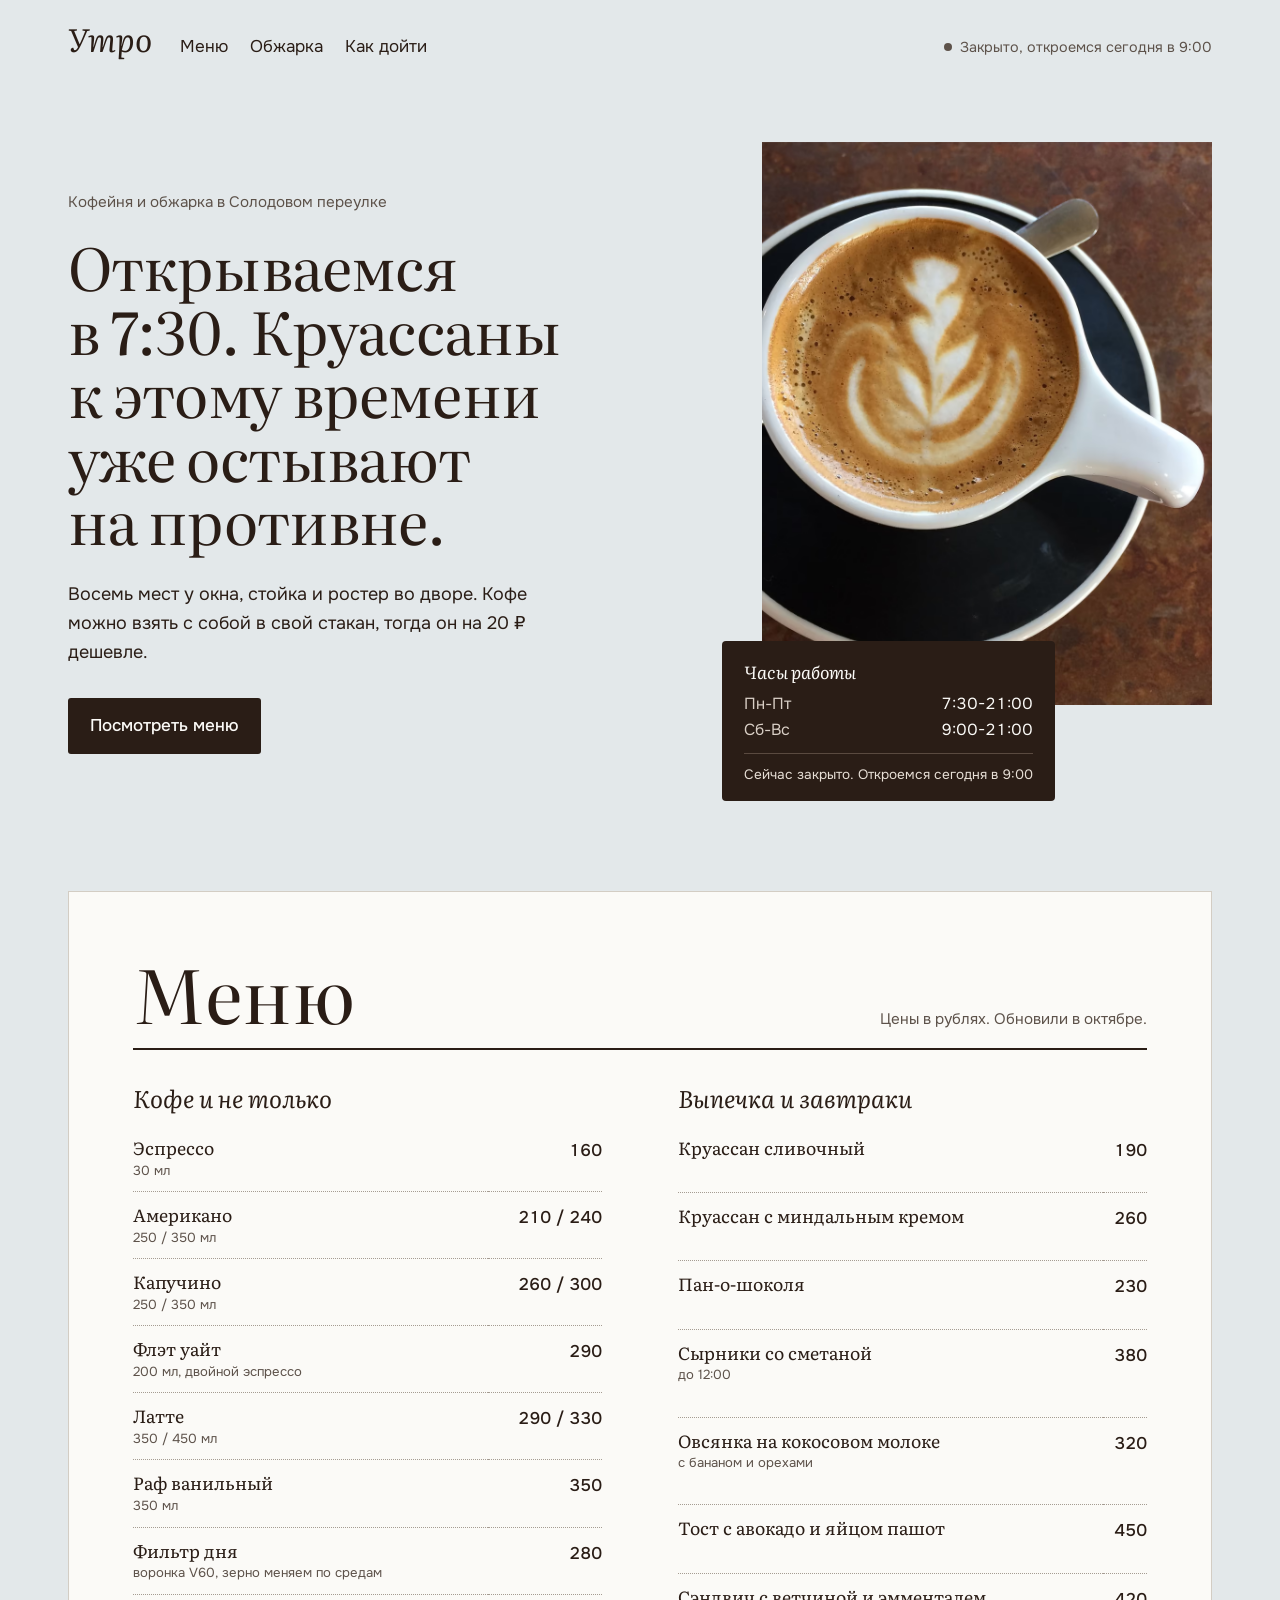
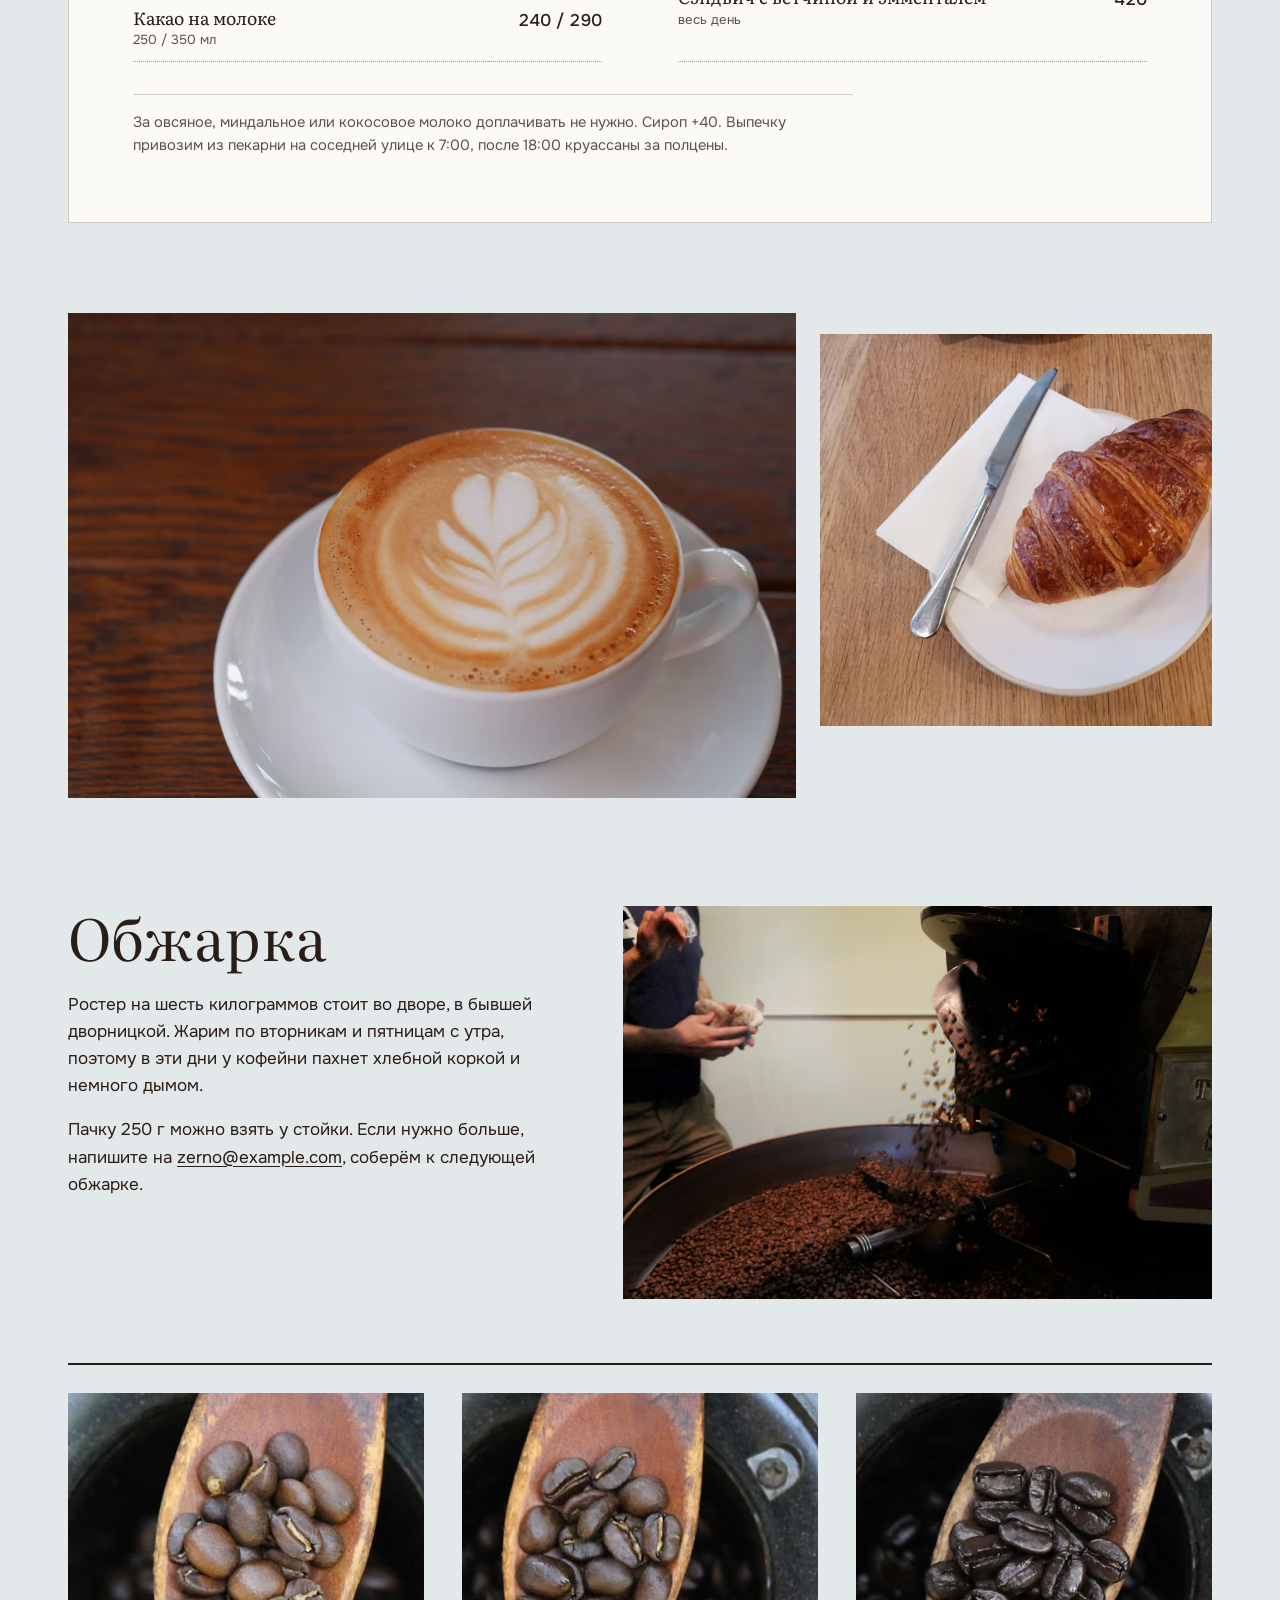
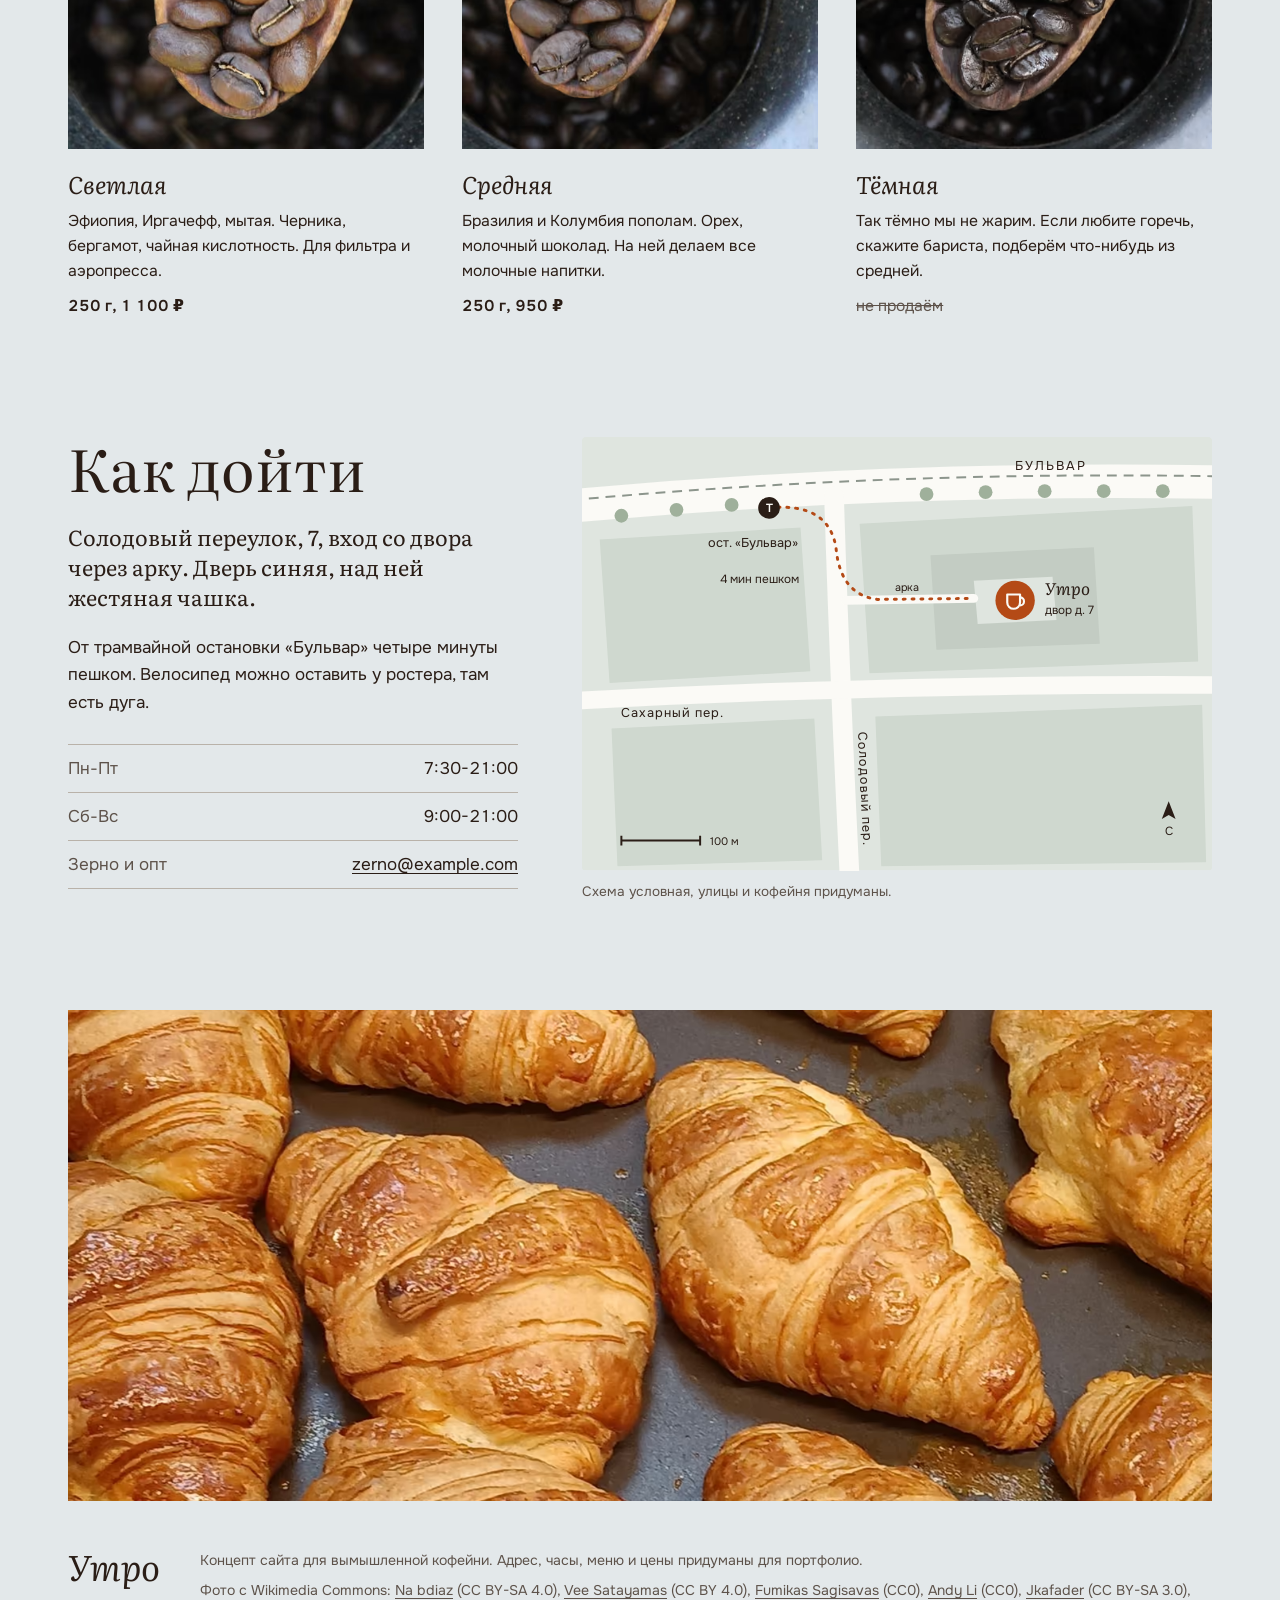
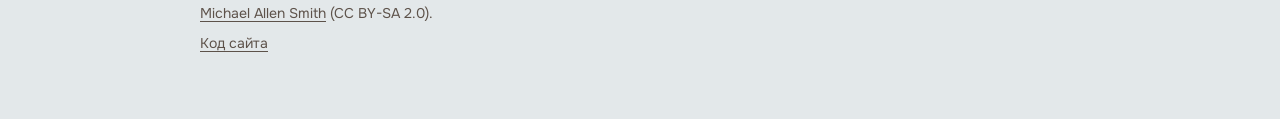
==== commit bd08e879: "Simplify coffee shop copy and refresh screenshots" ====
--- a/index.html
+++ b/index.html
@@ -3,12 +3,12 @@
 <head>
   <meta charset="utf-8">
   <meta name="viewport" content="width=device-width, initial-scale=1">
-  <title>Утро — кофейня и обжарка в Солодовом переулке</title>
+  <title>Утро, кофейня и обжарка в Солодовом переулке</title>
   <meta name="description" content="Кофейня «Утро»: открываемся в 7:30, обжариваем зерно сами по вторникам и пятницам. Меню с ценами, часы работы и схема, как дойти. Концепт сайта.">
   <link rel="canonical" href="https://hmsusbusas-png.github.io/utro-coffee/">
   <meta property="og:type" content="website">
   <meta property="og:locale" content="ru_RU">
-  <meta property="og:title" content="Утро — кофейня и обжарка">
+  <meta property="og:title" content="Утро, кофейня и обжарка">
   <meta property="og:description" content="Открываемся в 7:30. Своя обжарка, круассаны к открытию.">
   <meta property="og:url" content="https://hmsusbusas-png.github.io/utro-coffee/">
   <meta property="og:image" content="https://hmsusbusas-png.github.io/utro-coffee/og.jpg">
@@ -31,7 +31,7 @@
       <a href="#obzharka">Обжарка</a>
       <a href="#kak-doiti">Как дойти</a>
     </nav>
-    <p class="status" data-status>Пн–Пт с 7:30, Сб–Вс с 9:00</p>
+    <p class="status" data-status>Пн-Пт с 7:30, Сб-Вс с 9:00</p>
   </header>
 
   <main id="main">
@@ -47,8 +47,8 @@
       </figure>
       <aside class="sign" aria-label="Часы работы">
         <p class="sign__title">Часы работы</p>
-        <p><span>Пн–Пт</span> 7:30–21:00</p>
-        <p><span>Сб–Вс</span> 9:00–21:00</p>
+        <p><span>Пн-Пт</span> 7:30-21:00</p>
+        <p><span>Сб-Вс</span> 9:00-21:00</p>
         <p class="sign__now" data-status-long>Время по Москве</p>
       </aside>
     </section>
@@ -88,7 +88,7 @@
             </tbody>
           </table>
         </div>
-        <p class="sheet__foot">Овсяное, миндальное или кокосовое молоко — без доплаты. Сироп +40. Выпечку привозим из пекарни на соседней улице к 7:00, после 18:00 круассаны за полцены.</p>
+        <p class="sheet__foot">За овсяное, миндальное или кокосовое молоко доплачивать не нужно. Сироп +40. Выпечку привозим из пекарни на соседней улице к 7:00, после 18:00 круассаны за полцены.</p>
       </div>
     </section>
 
@@ -109,13 +109,13 @@
           <picture><source type="image/avif" srcset="img/zerno-svetloe-480.avif 480w, img/zerno-svetloe-900.avif 900w" sizes="(min-width: 960px) 20vw, 33vw"><img src="img/zerno-svetloe-900.webp" srcset="img/zerno-svetloe-480.webp 480w, img/zerno-svetloe-900.webp 900w" sizes="(min-width: 960px) 20vw, 33vw" width="900" height="900" alt="Деревянная ложка со светло-коричневым зерном светлой обжарки" loading="lazy" decoding="async"></picture>
           <h3>Светлая</h3>
           <p>Эфиопия, Иргачефф, мытая. Черника, бергамот, чайная кислотность. Для фильтра и аэропресса.</p>
-          <p class="spoons__price">250 г — 1 100 ₽</p>
+          <p class="spoons__price">250 г, 1 100 ₽</p>
         </li>
         <li>
           <picture><source type="image/avif" srcset="img/zerno-srednee-480.avif 480w, img/zerno-srednee-900.avif 900w" sizes="(min-width: 960px) 20vw, 33vw"><img src="img/zerno-srednee-900.webp" srcset="img/zerno-srednee-480.webp 480w, img/zerno-srednee-900.webp 900w" sizes="(min-width: 960px) 20vw, 33vw" width="900" height="900" alt="Деревянная ложка с зерном средней обжарки" loading="lazy" decoding="async"></picture>
           <h3>Средняя</h3>
           <p>Бразилия и Колумбия пополам. Орех, молочный шоколад. На ней делаем все молочные напитки.</p>
-          <p class="spoons__price">250 г — 950 ₽</p>
+          <p class="spoons__price">250 г, 950 ₽</p>
         </li>
         <li>
           <picture><source type="image/avif" srcset="img/zerno-temnoe-480.avif 480w, img/zerno-temnoe-900.avif 900w" sizes="(min-width: 960px) 20vw, 33vw"><img src="img/zerno-temnoe-900.webp" srcset="img/zerno-temnoe-480.webp 480w, img/zerno-temnoe-900.webp 900w" sizes="(min-width: 960px) 20vw, 33vw" width="900" height="900" alt="Деревянная ложка с тёмным маслянистым зерном" loading="lazy" decoding="async"></picture>
@@ -132,8 +132,8 @@
         <p class="where__addr">Солодовый переулок, 7, вход со двора через арку. Дверь синяя, над ней жестяная чашка.</p>
         <p>От трамвайной остановки «Бульвар» четыре минуты пешком. Велосипед можно оставить у ростера, там есть дуга.</p>
         <dl class="where__list">
-          <div><dt>Пн–Пт</dt><dd>7:30–21:00</dd></div>
-          <div><dt>Сб–Вс</dt><dd>9:00–21:00</dd></div>
+          <div><dt>Пн-Пт</dt><dd>7:30-21:00</dd></div>
+          <div><dt>Сб-Вс</dt><dd>9:00-21:00</dd></div>
           <div><dt>Зерно и опт</dt><dd><a href="mailto:zerno@example.com">zerno@example.com</a></dd></div>
         </dl>
       </div>
